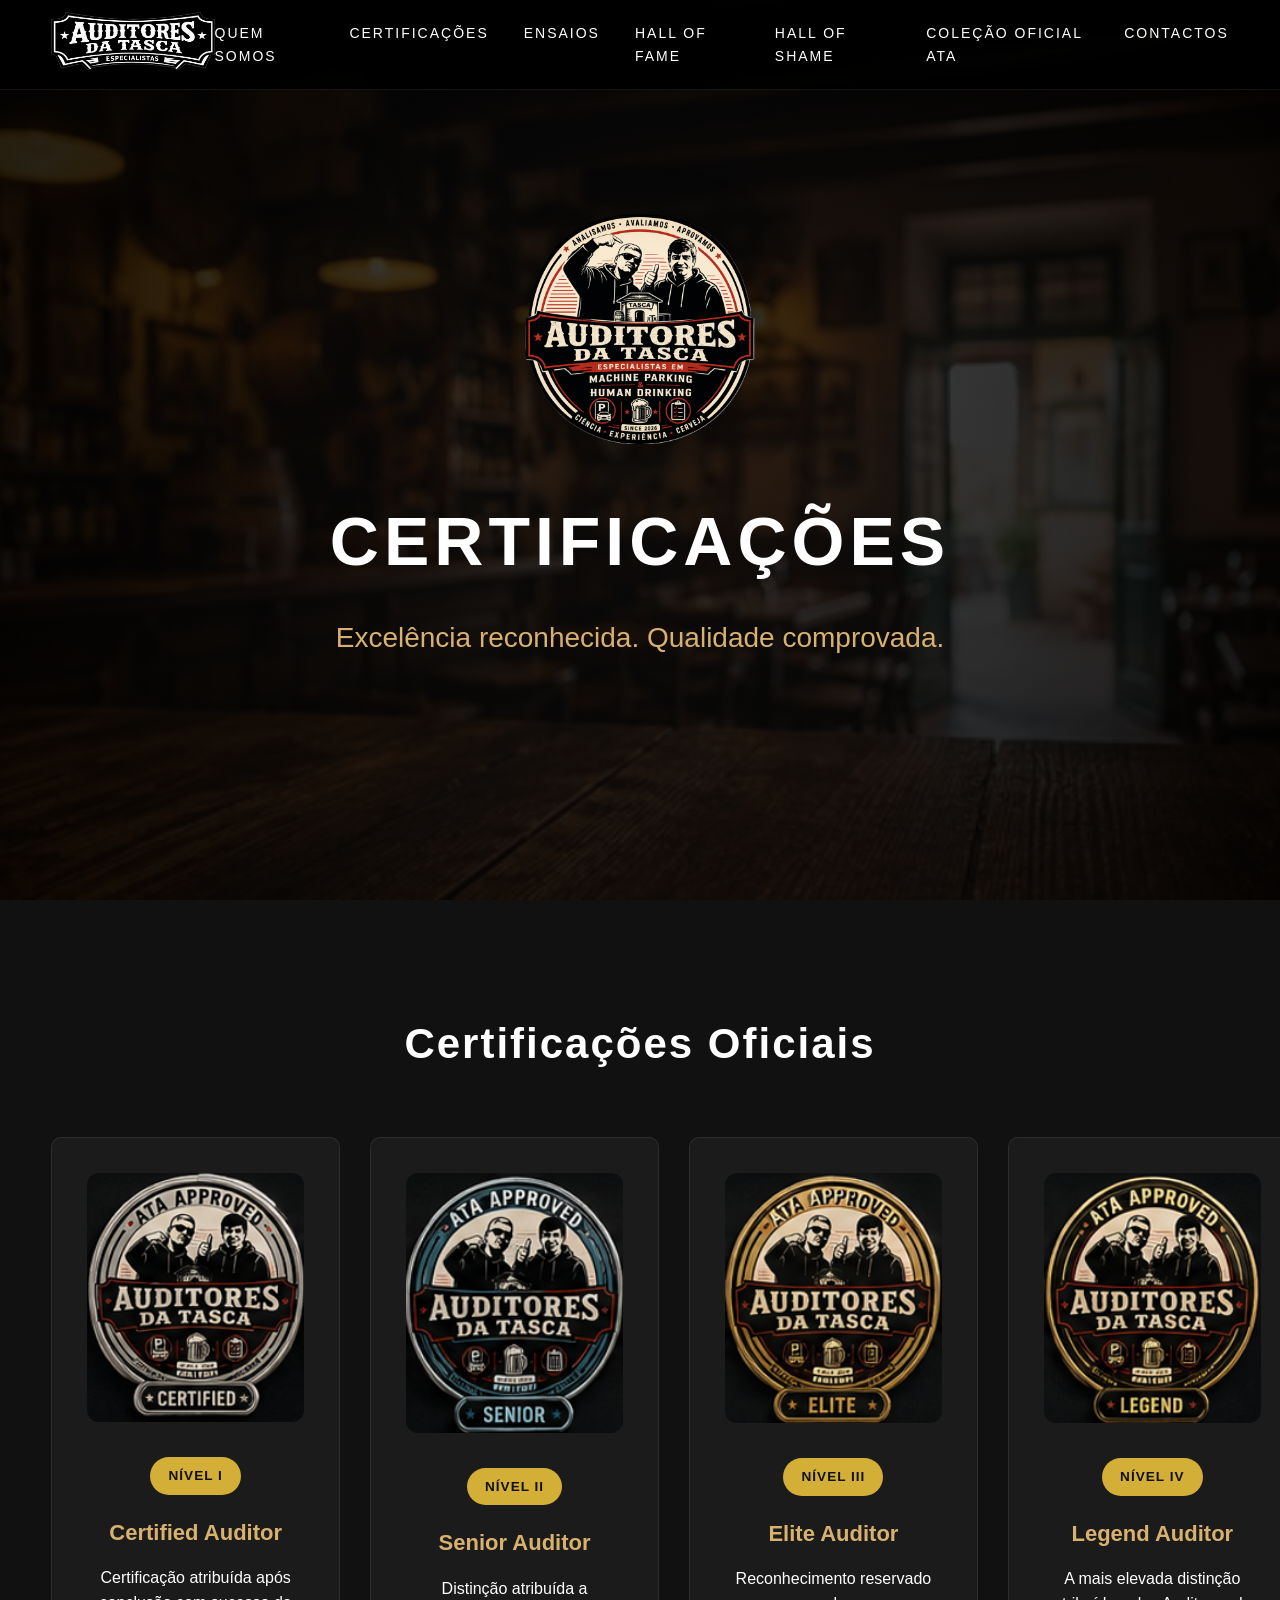
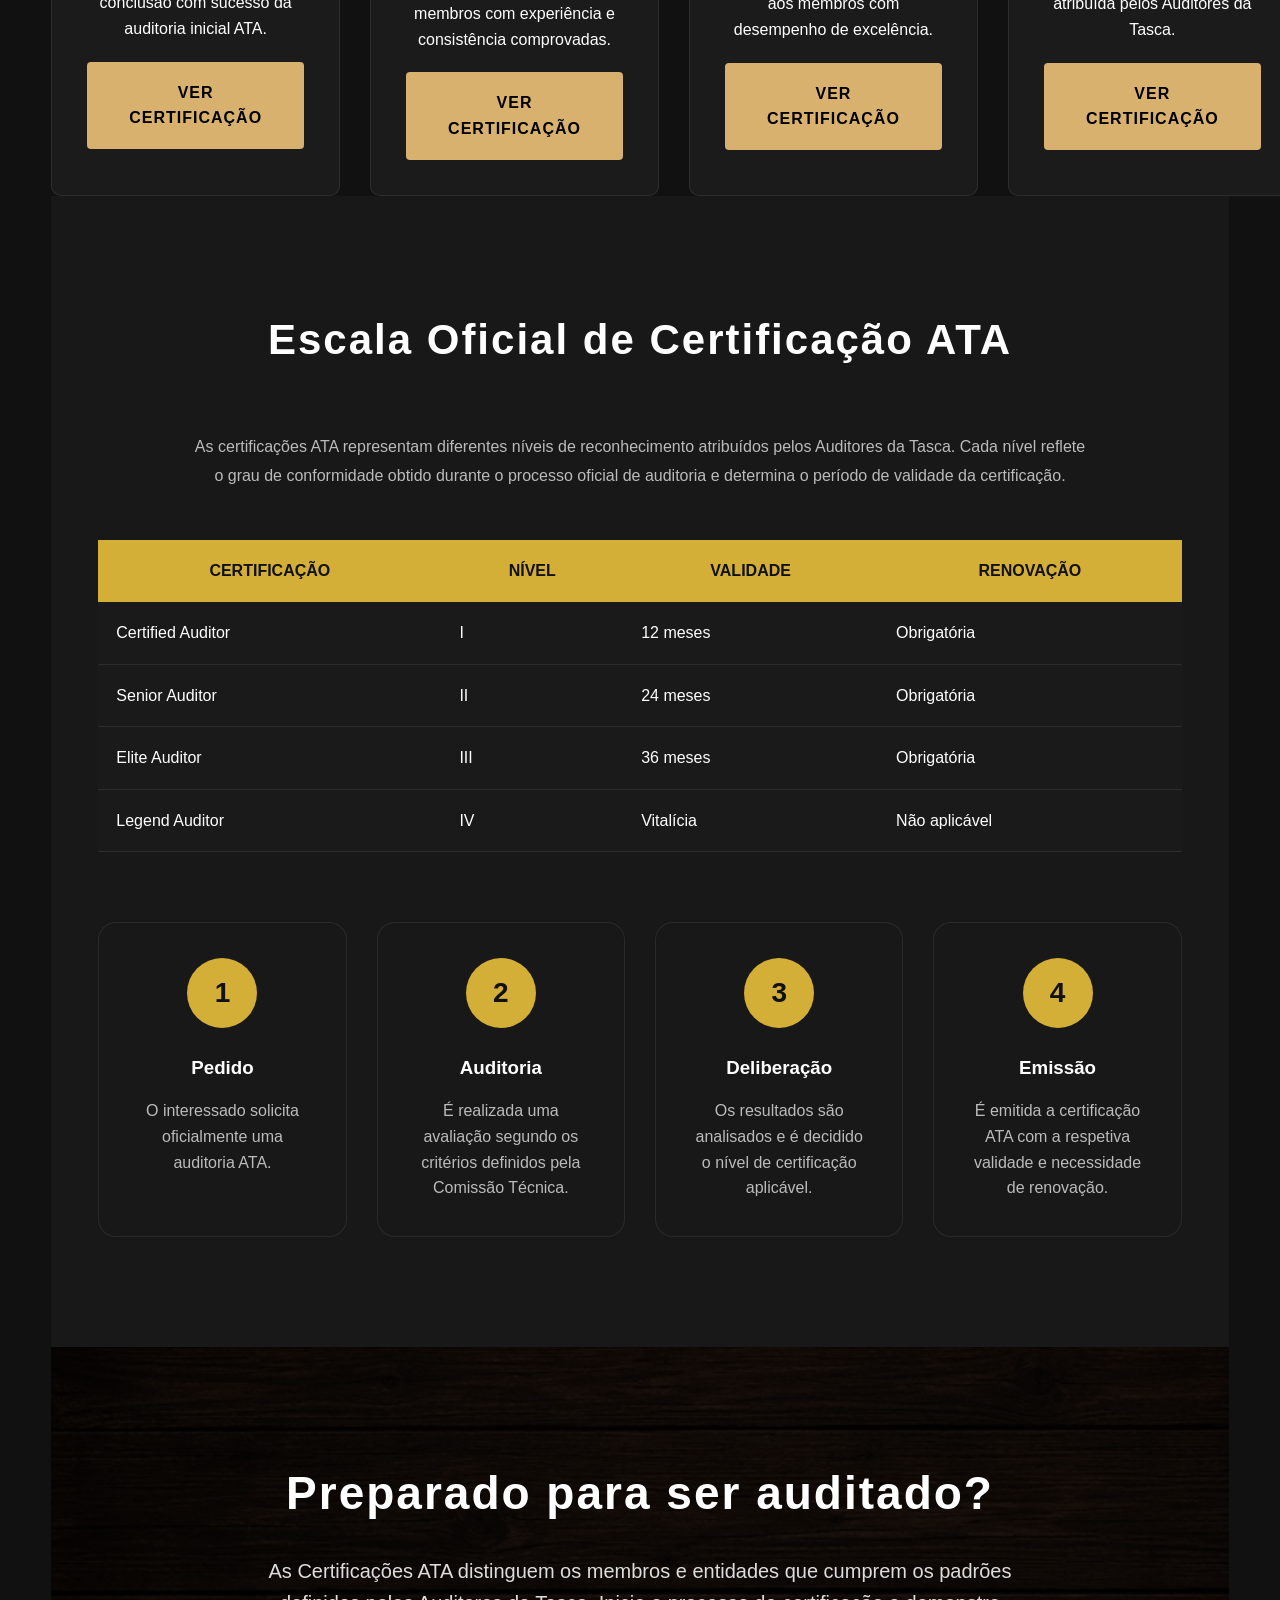
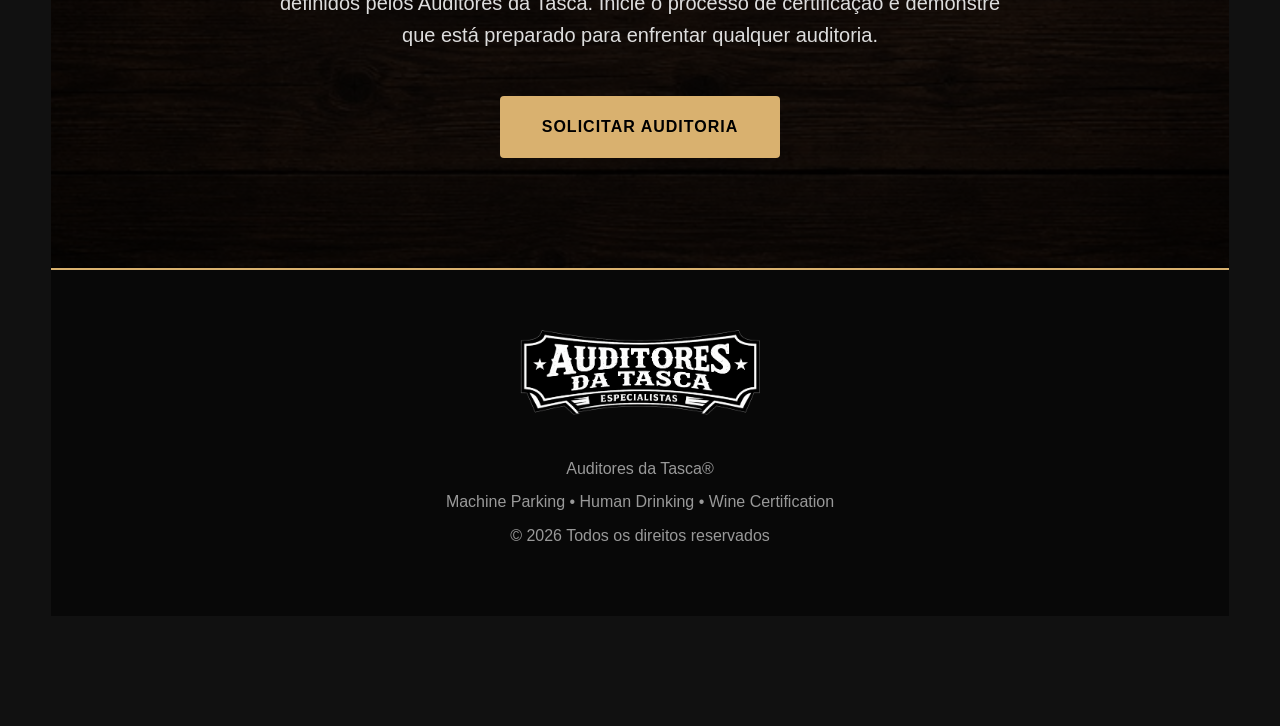
==== certificacoes.html @ 627de87c "Update certificacoes.html" ====
<!DOCTYPE html>
<html lang="pt-PT">

<head>

<meta charset="UTF-8">
<meta name="viewport" content="width=device-width, initial-scale=1.0">

<title>Certificações | Auditores da Tasca</title>
<link rel="icon" href="/favicon.ico" type="image/x-icon">
  
<link rel="stylesheet" href="assets/css/style.css">

</head>

<body>

<header>

<div class="container">

<a href="index.html" class="brand">
<img src="assets/img/logo-horizontal.png" alt="Auditores da Tasca">
</a>

<nav>

<a href="quem-somos.html">Quem Somos</a>
<a href="certificacoes.html">Certificações</a>
<a href="ensaios.html">Ensaios</a>
<a href="hall-of-fame.html">Hall of Fame</a>
<a href="hall-of-shame.html">Hall of Shame</a>
<a href="merchandising.html" class="active">Coleção Oficial ATA</a>
<a href="contactos.html">Contactos</a>

</nav>

</div>

</header>

<section class="hero">

<div class="hero-overlay"></div>

<div class="hero-content">

<img src="assets/img/logo-circular.png" class="hero-logo" alt="Logo">

<h1>CERTIFICAÇÕES</h1>

<h2>Excelência reconhecida. Qualidade comprovada.</h2>

</div>

</section>

<section class="section">

<div class="container">

<h2>Certificações Oficiais</h2>

<div class="cards">

    <!-- CERTIFIED -->

    <div class="card certification-card">

        <img src="assets/img/certified.png" class="cert-img" alt="Certified Auditor">

        <span class="badge">NÍVEL I</span>

        <h3>Certified Auditor</h3>

        <p>
            Certificação atribuída após conclusão com sucesso da auditoria inicial ATA.
        </p>

        <a href="javascript:void(0)" class="btn" onclick="toggleCert('cert1')">
            Ver Certificação
        </a>

    </div>

    <!-- SENIOR -->

    <div class="card certification-card">

        <img src="assets/img/senior.png" class="cert-img" alt="Senior Auditor">

        <span class="badge">NÍVEL II</span>

        <h3>Senior Auditor</h3>

        <p>
            Distinção atribuída a membros com experiência e consistência comprovadas.
        </p>

        <a href="javascript:void(0)" class="btn" onclick="toggleCert('cert2')">
            Ver Certificação
        </a>

    </div>

    <!-- ELITE -->

    <div class="card certification-card">

        <img src="assets/img/elite.png" class="cert-img" alt="Elite Auditor">

        <span class="badge">NÍVEL III</span>

        <h3>Elite Auditor</h3>

        <p>
            Reconhecimento reservado aos membros com desempenho de excelência.
        </p>

        <a href="javascript:void(0)" class="btn" onclick="toggleCert('cert3')">
            Ver Certificação
        </a>

    </div>

    <!-- LEGEND -->

    <div class="card certification-card">

        <img src="assets/img/legend.png" class="cert-img" alt="Legend Auditor">

        <span class="badge">NÍVEL IV</span>

        <h3>Legend Auditor</h3>

        <p>
            A mais elevada distinção atribuída pelos Auditores da Tasca.
        </p>

        <a href="javascript:void(0)" class="btn" onclick="toggleCert('cert4')">
            Ver Certificação
        </a>

    </div>

</div>

<!-- ========================= -->

<div id="cert1" class="cert-panel">

<h3>Certified Auditor</h3>

<p><strong>Estado:</strong> Certificação Oficial ATA</p>

<p>

Certificação atribuída após conclusão favorável do processo oficial de auditoria.

</p>

<ul>

<li>Auditoria concluída com sucesso.</li>

<li>Aprovação da Comissão Técnica.</li>

<li>Conformidade com os requisitos ATA.</li>

</ul>

<p><strong>Validade:</strong> 12 meses</p>

<p><strong>Renovação:</strong> Obrigatória</p>

<a href="contactos.html" class="btn">

Solicitar Auditoria

</a>

</div>

<!-- ========================= -->

<div id="cert2" class="cert-panel">

<h3>Senior Auditor</h3>

<p><strong>Estado:</strong> Certificação Oficial ATA</p>

<p>

Reconhecimento atribuído a membros que demonstram experiência consistente.

</p>

<ul>

<li>Auditoria aprovada.</li>

<li>Experiência comprovada.</li>

<li>Conformidade contínua.</li>

</ul>

<p><strong>Validade:</strong> 24 meses</p>

<p><strong>Renovação:</strong> Obrigatória</p>

<a href="contactos.html" class="btn">

Solicitar Auditoria

</a>

</div>

<!-- ========================= -->

<div id="cert3" class="cert-panel">

<h3>Elite Auditor</h3>

<p><strong>Estado:</strong> Certificação Oficial ATA</p>

<p>

Nível reservado a membros com desempenho de excelência.

</p>

<ul>

<li>Auditorias sucessivas aprovadas.</li>

<li>Reconhecimento da Comissão ATA.</li>

<li>Elevado padrão técnico.</li>

</ul>

<p><strong>Validade:</strong> 36 meses</p>

<p><strong>Renovação:</strong> Obrigatória</p>

<a href="contactos.html" class="btn">

Solicitar Auditoria

</a>

</div>

<!-- ========================= -->

<div id="cert4" class="cert-panel">

<h3>Legend Auditor</h3>

<p><strong>Estado:</strong> Certificação Exclusiva ATA</p>

<p>

Distinção atribuída excecionalmente pela Comissão Técnica dos Auditores da Tasca.

</p>

<ul>

<li>Nomeação exclusiva.</li>

<li>Reconhecimento excecional.</li>

<li>Deliberação da Comissão.</li>

</ul>

<p><strong>Validade:</strong> Vitalícia</p>

<p><strong>Renovação:</strong> Não aplicável.</p>

<a href="contactos.html" class="btn">

Solicitar Auditoria

</a>

</div>

<section class="section dark">

<div class="container">

<h2>Escala Oficial de Certificação ATA</h2>

<p class="section-intro">

As certificações ATA representam diferentes níveis de reconhecimento atribuídos pelos Auditores da Tasca. Cada nível reflete o grau de conformidade obtido durante o processo oficial de auditoria e determina o período de validade da certificação.

</p>

<table class="cert-table">

<thead>

<tr>

<th>Certificação</th>

<th>Nível</th>

<th>Validade</th>

<th>Renovação</th>

</tr>

</thead>

<tbody>

<tr>

<td>Certified Auditor</td>

<td>I</td>

<td>12 meses</td>

<td>Obrigatória</td>

</tr>

<tr>

<td>Senior Auditor</td>

<td>II</td>

<td>24 meses</td>

<td>Obrigatória</td>

</tr>

<tr>

<td>Elite Auditor</td>

<td>III</td>

<td>36 meses</td>

<td>Obrigatória</td>

</tr>

<tr>

<td>Legend Auditor</td>

<td>IV</td>

<td>Vitalícia</td>

<td>Não aplicável</td>

</tr>

</tbody>

</table>

<div class="process-grid">

<div class="process-card">

<div class="process-number">1</div>

<h3>Pedido</h3>

<p>

O interessado solicita oficialmente uma auditoria ATA.

</p>

</div>

<div class="process-card">

<div class="process-number">2</div>

<h3>Auditoria</h3>

<p>

É realizada uma avaliação segundo os critérios definidos pela Comissão Técnica.

</p>

</div>

<div class="process-card">

<div class="process-number">3</div>

<h3>Deliberação</h3>

<p>

Os resultados são analisados e é decidido o nível de certificação aplicável.

</p>

</div>

<div class="process-card">

<div class="process-number">4</div>

<h3>Emissão</h3>

<p>

É emitida a certificação ATA com a respetiva validade e necessidade de renovação.

</p>

</div>

</div>

</div>

</section>

<section class="cta">

<div class="container">

<h2>Preparado para ser auditado?</h2>

<p>

As Certificações ATA distinguem os membros e entidades que cumprem os padrões definidos pelos Auditores da Tasca. Inicie o processo de certificação e demonstre que está preparado para enfrentar qualquer auditoria.

</p>

<a href="contactos.html" class="btn">

Solicitar Auditoria

</a>

</div>

</section>

<footer>

<div class="container">

<img src="assets/img/logo-horizontal.png" alt="Logo">

<p>Auditores da Tasca®</p>

<p>Machine Parking • Human Drinking • Wine Certification</p>

<p>© <span class="year"></span> Todos os direitos reservados</p>

</div>

</footer>

<script src="assets/js/main.js"></script>

</body>

</html>
---- assets/css/style.css ----
/* =====================================================
   AUDITORES DA TASCA
   STYLE.CSS
===================================================== */

/* ---------- RESET ---------- */

*{
    margin:0;
    padding:0;
    box-sizing:border-box;
}

html{
    scroll-behavior:smooth;
}

body{

    font-family:Arial, Helvetica, sans-serif;

    background:#111;

    color:#ffffff;

    line-height:1.6;

    overflow-x:hidden;

}

/* ---------- CORES ---------- */

:root{

    --black:#0f0f0f;
    --black2:#181818;
    --black3:#222;

    --white:#ffffff;

    --gold:#d9b16f;

    --grey:#999;

    --border:#333;

}

/* ---------- CONTAINER ---------- */

.container{

    width:92%;

    max-width:1350px;

    margin:auto;

}

/* ---------- LINKS ---------- */

a{

    color:white;

    text-decoration:none;

}

/* ---------- HEADER ---------- */

header{

    position:fixed;

    top:0;

    left:0;

    width:100%;

    height:90px;

    z-index:999;

    background:rgba(0,0,0,.88);

    backdrop-filter:blur(6px);

    border-bottom:1px solid rgba(255,255,255,.08);

    transition:.35s;

}

header.scrolled{

    background:#000;

    height:78px;

    box-shadow:0 10px 30px rgba(0,0,0,.45);

}

header .container{

    display:flex;

    justify-content:space-between;

    align-items:center;

    height:100%;

}

/* ---------- LOGO ---------- */

.brand img{

    height:58px;

    transition:.3s;

}

.brand img:hover{

    transform:scale(1.03);

}

/* ---------- MENU ---------- */

nav{

    display:flex;

    gap:35px;

}

nav a{

    font-size:14px;

    letter-spacing:2px;

    text-transform:uppercase;

    color:white;

    transition:.3s;

    position:relative;

}

nav a::after{

    content:"";

    position:absolute;

    bottom:-8px;

    left:0;

    width:0;

    height:2px;

    background:var(--gold);

    transition:.3s;

}

nav a:hover{

    color:var(--gold);

}

nav a:hover::after{

    width:100%;

}

/* ---------- HERO ---------- */

.hero{

    position:relative;

    height:100vh;

    display:flex;

    justify-content:center;

    align-items:center;

    text-align:center;

    background:

    linear-gradient(rgba(0,0,0,.75),rgba(0,0,0,.80)),

    url("../img/hero.jpg");

    background-size:cover;

    background-position:center;

}

.hero-overlay{

    position:absolute;

    inset:0;

    background:

    radial-gradient(circle at center,

    rgba(255,255,255,.04),

    rgba(0,0,0,.45));

}

.hero-content{

    position:relative;

    z-index:5;

    width:90%;

    max-width:900px;

}

.hero-logo{

    width:230px;

    margin-bottom:35px;

    filter:drop-shadow(0 10px 25px rgba(0,0,0,.5));

}

.hero h1{

    font-size:68px;

    font-weight:900;

    letter-spacing:5px;

    margin-bottom:20px;

}

.hero h2{

    color:var(--gold);

    font-weight:300;

    font-size:28px;

    margin-bottom:25px;

}

.hero p{

    color:#ddd;

    font-size:20px;

    margin-bottom:45px;

}

/* ---------- BOTÕES ---------- */

.buttons{

    display:flex;

    justify-content:center;

    gap:20px;

    flex-wrap:wrap;

}

.btn{

    display:inline-block;

    padding:18px 42px;

    border-radius:4px;

    background:var(--gold);

    color:black;

    font-weight:bold;

    letter-spacing:1px;

    text-transform:uppercase;

    transition:.3s;

}

.btn:hover{

    transform:translateY(-4px);

    box-shadow:0 12px 25px rgba(0,0,0,.35);

}

.btn-outline{

    background:transparent;

    color:white;

    border:2px solid white;

}

.btn-outline:hover{

    background:white;

    color:black;

}

/* ---------- SECÇÕES ---------- */

.section{

    padding:110px 0;

}

.section h2{

    text-align:center;

    font-size:42px;

    margin-bottom:60px;

    letter-spacing:2px;

}

.dark{

    background:var(--black2);

}
/* =====================================================
   ESTATÍSTICAS
===================================================== */

.stats{

    background:#181818;

    padding:90px 0;

    border-top:1px solid #222;

    border-bottom:1px solid #222;

}

.stats .container{

    display:grid;

    grid-template-columns:repeat(4,1fr);

    gap:30px;

}

.stat{

    background:#202020;

    border:1px solid #333;

    padding:45px 20px;

    text-align:center;

    border-radius:8px;

    transition:.35s;

}

.stat:hover{

    transform:translateY(-8px);

    border-color:var(--gold);

    box-shadow:0 15px 35px rgba(0,0,0,.35);

}

.counter{

    display:block;

    font-size:54px;

    font-weight:bold;

    color:var(--gold);

    margin-bottom:15px;

}

.stat p{

    text-transform:uppercase;

    letter-spacing:2px;

    color:#ccc;

    font-size:14px;

}

/* =====================================================
   CARDS
===================================================== */

.cards{

    display:grid;

    grid-template-columns:repeat(4,1fr);

    gap:30px;

}

.card{

    background:#1b1b1b;

    border:1px solid #333;

    border-radius:10px;

    padding:35px;

    transition:.35s;

}

.card:hover{

    transform:translateY(-10px);

    border-color:var(--gold);

    box-shadow:0 20px 40px rgba(0,0,0,.4);

}

.card h3{

    color:var(--gold);

    margin-bottom:25px;

    font-size:22px;

}

.card ul{

    list-style:none;

}

.card li{

    padding:12px 0;

    border-bottom:1px solid #2d2d2d;

    color:#ddd;

}

.card li:last-child{

    border:none;

}

/* =====================================================
   NOTÍCIAS
===================================================== */

.news{

    display:grid;

    grid-template-columns:repeat(3,1fr);

    gap:30px;

}

.news div{

    background:#1d1d1d;

    padding:35px;

    border-left:5px solid var(--gold);

    border-radius:8px;

    transition:.35s;

}

.news div:hover{

    transform:translateY(-8px);

    background:#242424;

}

.news h3{

    margin-bottom:15px;

    color:var(--gold);

}

.news p{

    color:#ddd;

}

/* =====================================================
   CTA
===================================================== */

.cta{

    padding:110px 0;

    text-align:center;

    background:

    linear-gradient(rgba(0,0,0,.82),rgba(0,0,0,.82)),

    url("../img/wood.jpg");

    background-size:cover;

    background-position:center;

}

.cta h2{

    font-size:46px;

    margin-bottom:25px;

}

.cta p{

    max-width:750px;

    margin:auto;

    margin-bottom:45px;

    color:#ddd;

    font-size:20px;

}

/* =====================================================
   FOOTER
===================================================== */

footer{

    background:#080808;

    border-top:2px solid var(--gold);

    padding:60px 0;

    text-align:center;

}

footer img{

    width:240px;

    margin-bottom:25px;

}

footer p{

    color:#999;

    margin:8px 0;

}

/* =====================================================
   PEQUENAS ANIMAÇÕES
===================================================== */

.card,
.stat,
.news div{

    opacity:0;

    transform:translateY(40px);

    transition:all .8s ease;

}

.card.show,
.stat.show,
.news div.show{

    opacity:1;

    transform:translateY(0);

}
/* =====================================================
   RESPONSIVE
===================================================== */

@media (max-width:1200px){

.cards{

grid-template-columns:repeat(2,1fr);

}

.news{

grid-template-columns:repeat(2,1fr);

}

.stats .container{

grid-template-columns:repeat(2,1fr);

}

.hero h1{

font-size:54px;

}

}

@media (max-width:900px){

header{

height:80px;

}

header .container{

flex-direction:column;

justify-content:center;

padding:15px 0;

}

nav{

margin-top:15px;

gap:18px;

flex-wrap:wrap;

justify-content:center;

}

.hero{

padding:120px 20px 80px;

height:auto;

min-height:100vh;

}

.hero-logo{

width:180px;

}

.hero h1{

font-size:42px;

letter-spacing:2px;

}

.hero h2{

font-size:20px;

}

.hero p{

font-size:18px;

}

.section{

padding:70px 0;

}

.section h2{

font-size:32px;

}

}

@media (max-width:700px){

.cards{

grid-template-columns:1fr;

}

.news{

grid-template-columns:1fr;

}

.stats .container{

grid-template-columns:1fr;

}

.buttons{

flex-direction:column;

align-items:center;

}

.btn{

width:280px;

text-align:center;

}

footer img{

width:180px;

}

}

@media (max-width:500px){

.hero-logo{

width:150px;

}

.hero h1{

font-size:34px;

}

.hero h2{

font-size:18px;

}

.hero p{

font-size:16px;

}

nav a{

font-size:12px;

letter-spacing:1px;

}

}

/* =====================================================
   SCROLLBAR
===================================================== */

::-webkit-scrollbar{

width:10px;

}

::-webkit-scrollbar-track{

background:#111;

}

::-webkit-scrollbar-thumb{

background:var(--gold);

border-radius:20px;

}

/* =====================================================
   SELEÇÃO DE TEXTO
===================================================== */

::selection{

background:var(--gold);

color:#000;

}

/* =====================================================
   BOTÃO VOLTAR AO TOPO
===================================================== */

#backToTop{

position:fixed;

right:25px;

bottom:25px;

width:55px;

height:55px;

border:none;

border-radius:50%;

background:var(--gold);

color:#000;

font-size:22px;

cursor:pointer;

display:none;

z-index:9999;

transition:.3s;

}

#backToTop:hover{

transform:translateY(-5px);

box-shadow:0 10px 25px rgba(0,0,0,.4);

}

#backToTop.show{

display:block;

}

/* =====================================================
   TABELAS
===================================================== */

table{

width:100%;

border-collapse:collapse;

margin-top:30px;

}

table th{

background:var(--gold);

color:#000;

padding:15px;

text-transform:uppercase;

}

table td{

padding:15px;

border-bottom:1px solid #333;

background:#1a1a1a;

}

table tr:hover td{

background:#222;

}

/* =====================================================
   BADGES
===================================================== */

.badge{

display:inline-block;

padding:6px 12px;

border-radius:20px;

background:var(--gold);

color:#000;

font-size:12px;

font-weight:bold;

text-transform:uppercase;

letter-spacing:1px;

}

/* =====================================================
   HALL OF FAME
===================================================== */

.member{

background:#1c1c1c;

border:1px solid #333;

border-radius:10px;

padding:30px;

text-align:center;

transition:.35s;

}

.member:hover{

border-color:var(--gold);

transform:translateY(-8px);

}

.member img{

width:130px;

height:130px;

border-radius:50%;

margin-bottom:20px;

border:3px solid var(--gold);

}

.member h3{

margin-bottom:10px;

color:var(--gold);

}

/* =====================================================
   CERTIFICADOS
===================================================== */

.certificate{

background:#fff;

color:#000;

padding:60px;

border:10px solid #d9b16f;

max-width:900px;

margin:auto;

}

.certificate h1{

font-size:42px;

text-align:center;

margin-bottom:40px;

}

.certificate p{

font-size:18px;

margin:15px 0;

}

.certificate hr{

margin:30px 0;

}

/* =====================================================
   PRINT
===================================================== */

@media print{

header,
footer,
.btn,
#backToTop{

display:none;

}

body{

background:#fff;

}

.certificate{

border:none;

padding:20px;

}

}
form{

max-width:900px;
margin:auto;

}

label{

display:block;
margin-bottom:8px;
font-weight:bold;
color:var(--gold);

}

input,
select,
textarea{

width:100%;
padding:15px;
margin-bottom:20px;

background:#1a1a1a;

border:1px solid #444;

color:white;

border-radius:8px;

font-size:16px;

transition:.3s;

}

input:focus,
select:focus,
textarea:focus{

outline:none;

border-color:var(--gold);

box-shadow:0 0 10px rgba(214,181,107,.3);

}

button{

border:none;

cursor:pointer;

}

/* ===========================
   CONSENTIMENTO RGPD
   =========================== */

.consentimento-rgpd{

margin:25px 0;

padding:15px;

background:#1d1d1d;

border:1px solid #444;

border-left:4px solid var(--gold);

border-radius:8px;

font-size:14px;

line-height:1.6;

}

.consentimento-rgpd label{

display:flex;

align-items:flex-start;

gap:10px;

cursor:pointer;

}

.consentimento-rgpd input{

width:auto;

margin-top:4px;

}

.consentimento-rgpd a{

color:var(--gold);

font-weight:bold;

text-decoration:none;

}

.consentimento-rgpd a:hover{

text-decoration:underline;

}
/* ==========================================================
   CERTIFICAÇÕES ATA
========================================================== */

.certification-card{
    text-align:center;
    transition:.35s;
    border:1px solid rgba(255,255,255,.08);
}

.certification-card:hover{
    transform:translateY(-8px);
    box-shadow:0 15px 35px rgba(0,0,0,.35);
}

.cert-img{
    width:160px;
    height:auto;
    display:block;
    margin:0 auto 25px;
}

.certification-card h3{
    margin:20px 0 15px;
}

.certification-card p{
    margin-bottom:20px;
}

.certification-card .btn{
    width:100%;
}

.cert-panel{

    display:none;

    margin:40px 0;

    padding:35px;

    border-radius:18px;

    background:#181818;

    border:1px solid rgba(255,255,255,.08);

}

.cert-panel.active{

    display:block;

    animation:fadePanel .35s ease;

}

.cert-panel h3{

    color:#d4af37;

    margin-bottom:25px;

}

.cert-panel ul{

    margin:20px 0 20px 20px;

}

.cert-panel li{

    margin-bottom:10px;

}

.cert-panel .btn{

    margin-top:20px;

}

.section-intro{

    max-width:900px;

    margin:0 auto 50px;

    text-align:center;

    color:#bbb;

    line-height:1.8;

}

.cert-table{

    width:100%;

    border-collapse:collapse;

    margin-bottom:70px;

}

.cert-table th{

    background:#d4af37;

    color:#111;

    padding:18px;

}

.cert-table td{

    padding:18px;

    border-bottom:1px solid rgba(255,255,255,.08);

}

.cert-table tr:hover{

    background:rgba(255,255,255,.03);

}

/* Processo */

.process-grid{

    display:grid;

    grid-template-columns:repeat(auto-fit,minmax(230px,1fr));

    gap:30px;

    margin-top:60px;

}

.process-card{

    background:#181818;

    border-radius:18px;

    padding:35px;

    text-align:center;

    transition:.35s;

    border:1px solid rgba(255,255,255,.08);

}

.process-card:hover{

    transform:translateY(-8px);

    box-shadow:0 15px 35px rgba(0,0,0,.35);

}

.process-number{

    width:70px;

    height:70px;

    margin:0 auto 25px;

    border-radius:50%;

    background:#d4af37;

    color:#111;

    font-size:28px;

    font-weight:bold;

    display:flex;

    align-items:center;

    justify-content:center;

}

.process-card h3{

    margin-bottom:15px;

}

.process-card p{

    color:#bbb;

}

@keyframes fadePanel{

from{

opacity:0;

transform:translateY(20px);

}

to{

opacity:1;

transform:translateY(0);

}

}

@media(max-width:768px){

.cert-img{

width:120px;

}

.cert-panel{

padding:25px;

}

}
/* ==========================================
   MERCHANDISING
========================================== */

.coming-icon{

    font-size:70px;

    margin:20px auto;

    text-align:center;

}

.card img{

    width:100%;

    border-radius:12px;

    margin-bottom:20px;

    transition:.35s;

}

.card:hover img{

    transform:scale(1.03);

}

.badge{

    display:inline-block;

    margin-top:15px;

    padding:8px 18px;

    border-radius:25px;

    background:#d4af37;

    color:#111;

    font-size:.85rem;

    font-weight:bold;

}
/* ==========================================
LOJA OFICIAL
========================================== */

.store-placeholder{

max-width:850px;

margin:auto;

text-align:center;

padding:70px 30px;

}

.store-icon{

font-size:100px;

margin-bottom:30px;

}

.store-placeholder h2{

margin-bottom:25px;

}

.store-placeholder p{

margin-bottom:20px;

font-size:18px;

line-height:1.8;

color:#bbb;

}
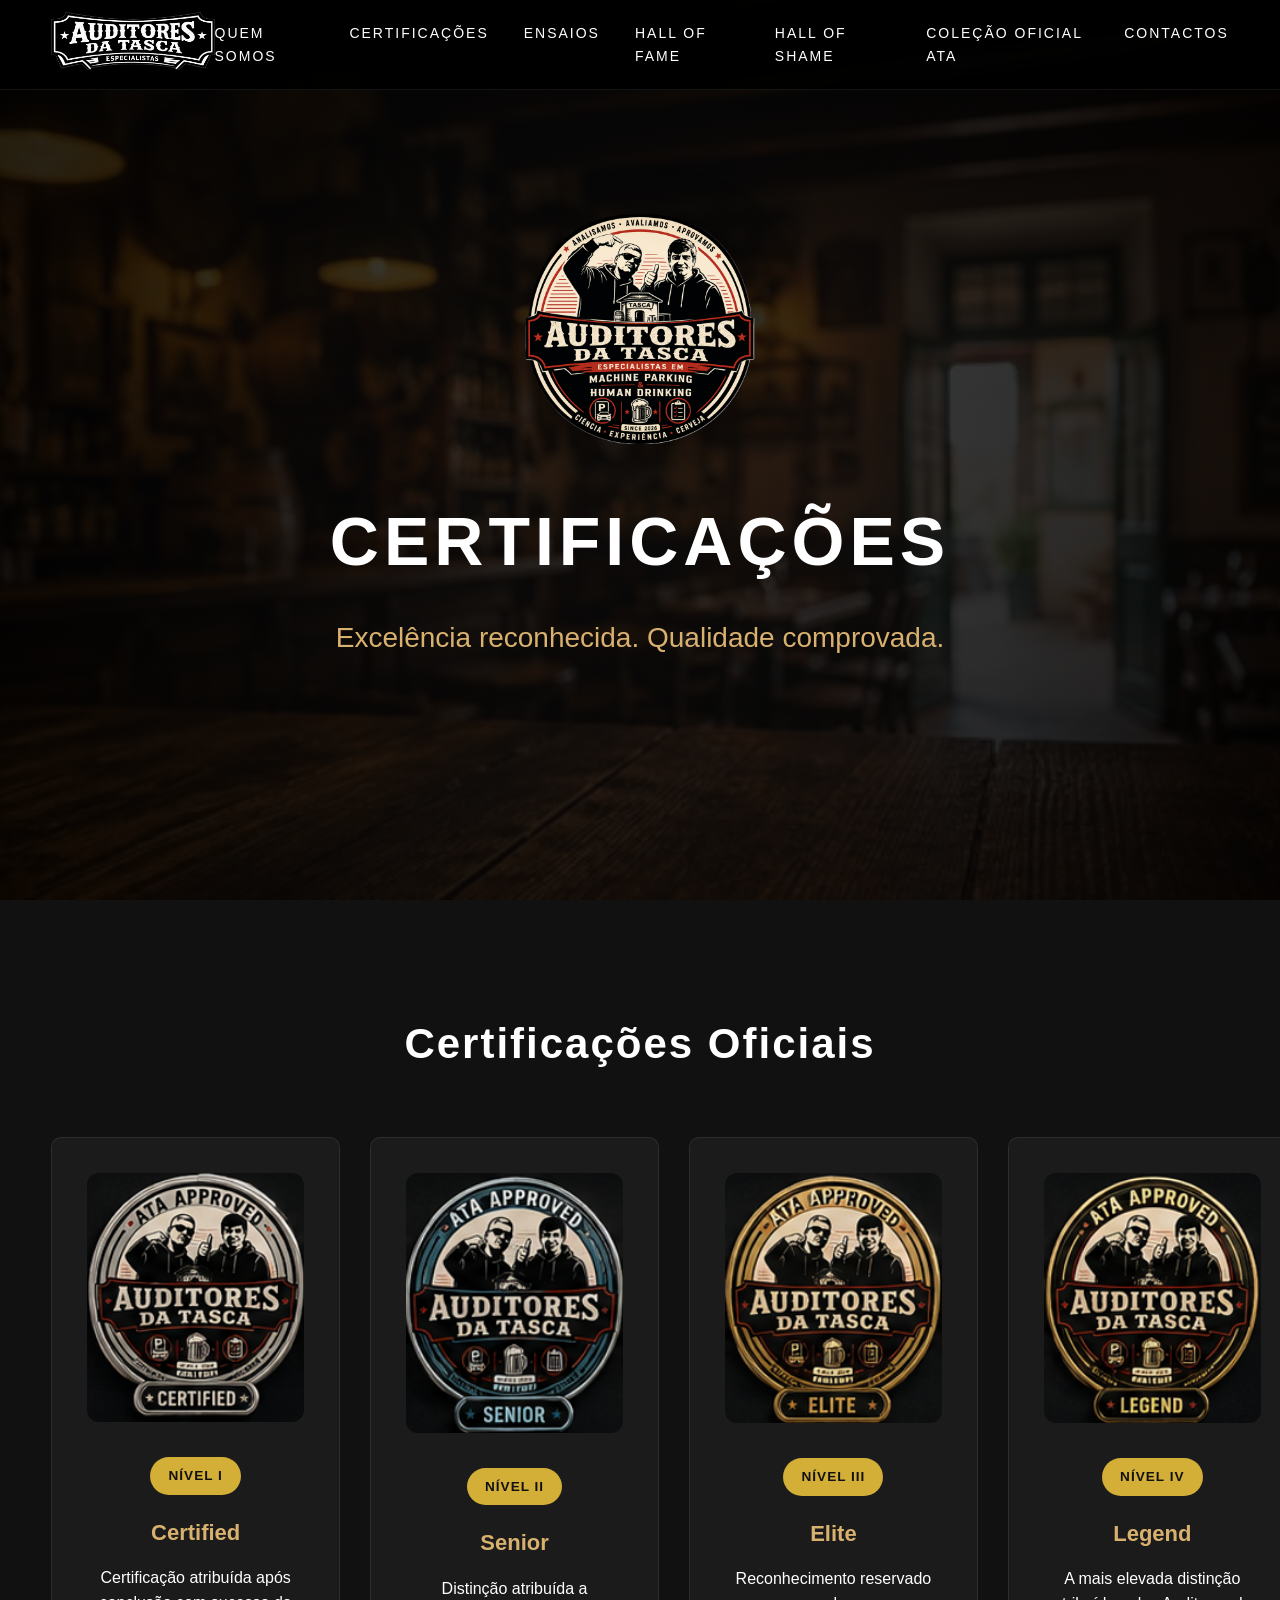
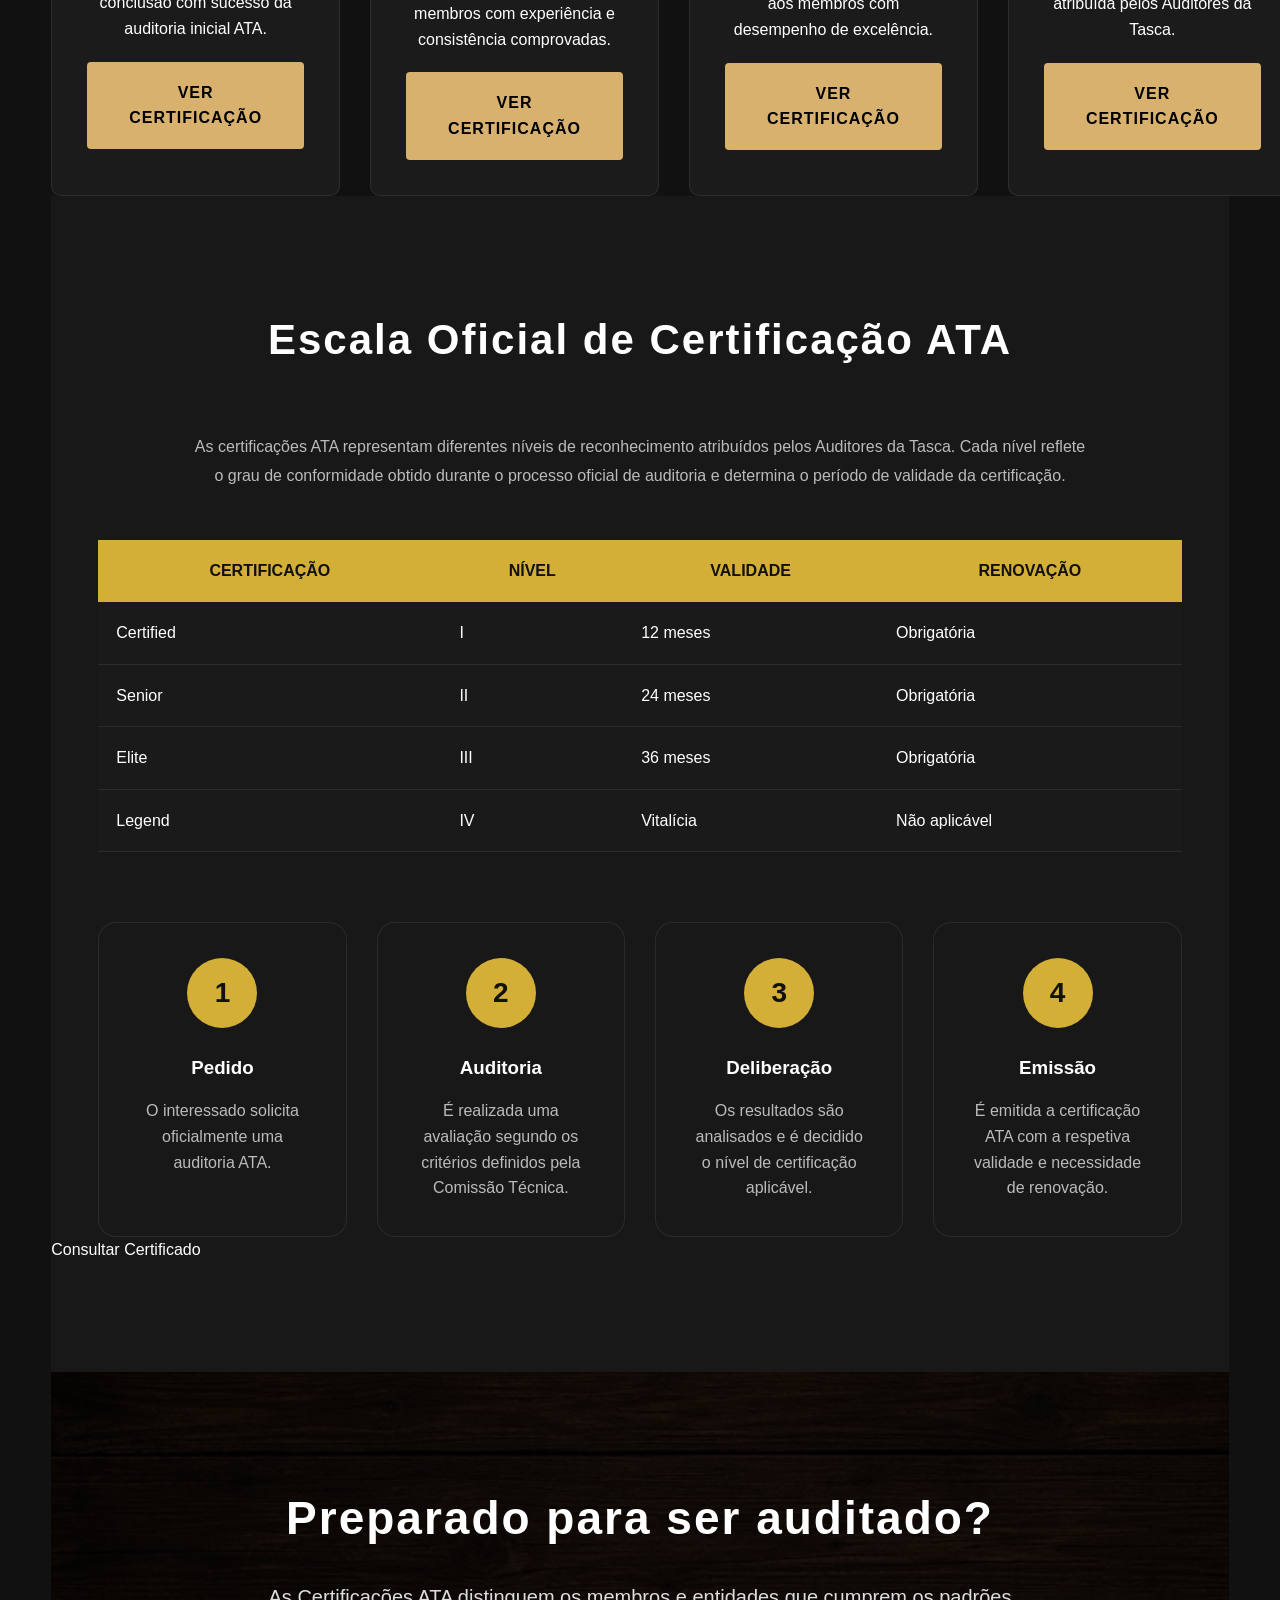
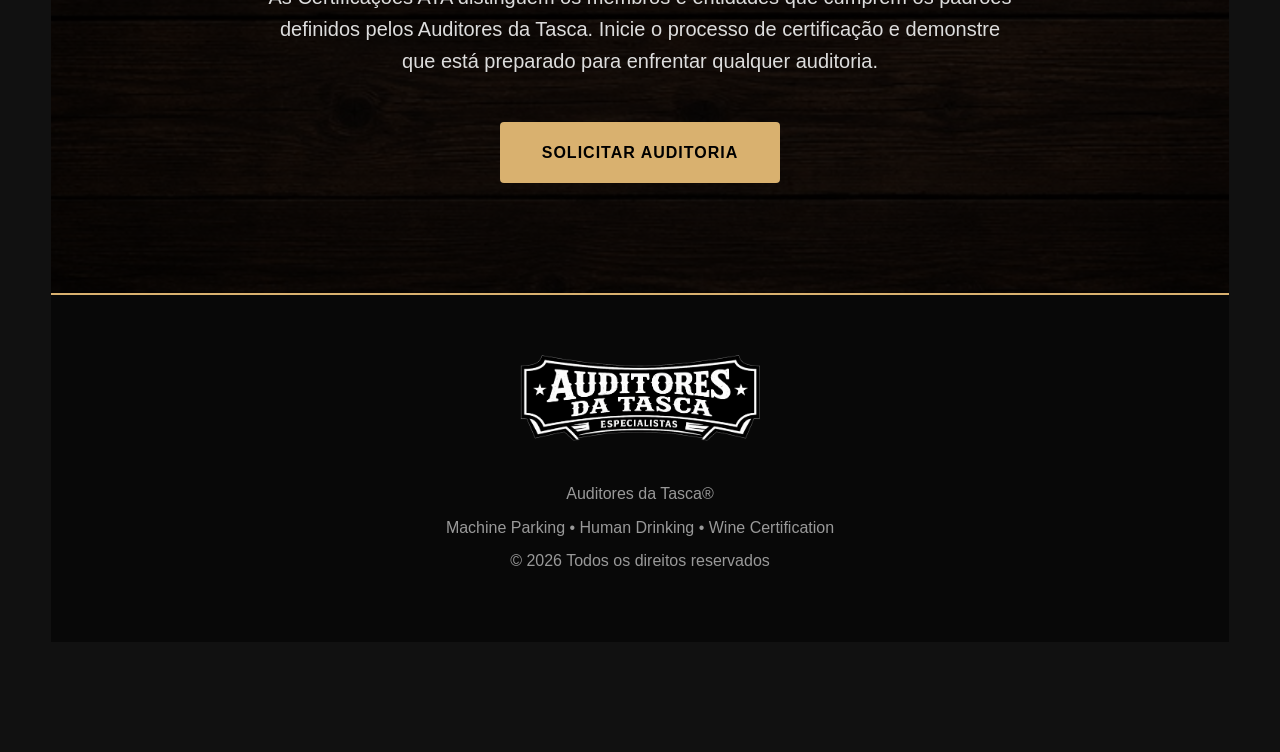
==== commit 11b36655: "Update certificacoes.html" ====
--- a/certificacoes.html
+++ b/certificacoes.html
@@ -71,7 +71,7 @@
 
         <span class="badge">NÍVEL I</span>
 
-        <h3>Certified Auditor</h3>
+        <h3>Certified</h3>
 
         <p>
             Certificação atribuída após conclusão com sucesso da auditoria inicial ATA.
@@ -91,7 +91,7 @@
 
         <span class="badge">NÍVEL II</span>
 
-        <h3>Senior Auditor</h3>
+        <h3>Senior</h3>
 
         <p>
             Distinção atribuída a membros com experiência e consistência comprovadas.
@@ -111,7 +111,7 @@
 
         <span class="badge">NÍVEL III</span>
 
-        <h3>Elite Auditor</h3>
+        <h3>Elite</h3>
 
         <p>
             Reconhecimento reservado aos membros com desempenho de excelência.
@@ -131,7 +131,7 @@
 
         <span class="badge">NÍVEL IV</span>
 
-        <h3>Legend Auditor</h3>
+        <h3>Legend</h3>
 
         <p>
             A mais elevada distinção atribuída pelos Auditores da Tasca.
@@ -149,7 +149,7 @@
 
 <div id="cert1" class="cert-panel">
 
-<h3>Certified Auditor</h3>
+<h3>Certified</h3>
 
 <p><strong>Estado:</strong> Certificação Oficial ATA</p>
 
@@ -185,7 +185,7 @@
 
 <div id="cert2" class="cert-panel">
 
-<h3>Senior Auditor</h3>
+<h3>Senior</h3>
 
 <p><strong>Estado:</strong> Certificação Oficial ATA</p>
 
@@ -221,7 +221,7 @@
 
 <div id="cert3" class="cert-panel">
 
-<h3>Elite Auditor</h3>
+<h3>Elite</h3>
 
 <p><strong>Estado:</strong> Certificação Oficial ATA</p>
 
@@ -257,7 +257,7 @@
 
 <div id="cert4" class="cert-panel">
 
-<h3>Legend Auditor</h3>
+<h3>Legend</h3>
 
 <p><strong>Estado:</strong> Certificação Exclusiva ATA</p>
 
@@ -323,7 +323,7 @@
 
 <tr>
 
-<td>Certified Auditor</td>
+<td>Certified</td>
 
 <td>I</td>
 
@@ -335,7 +335,7 @@
 
 <tr>
 
-<td>Senior Auditor</td>
+<td>Senior</td>
 
 <td>II</td>
 
@@ -347,7 +347,7 @@
 
 <tr>
 
-<td>Elite Auditor</td>
+<td>Elite</td>
 
 <td>III</td>
 
@@ -359,7 +359,7 @@
 
 <tr>
 
-<td>Legend Auditor</td>
+<td>Legend</td>
 
 <td>IV</td>
 
@@ -434,6 +434,11 @@
 </div>
 
 </div>
+  <div class="process-action">
+    <a href="verificar-certificacao.html" class="process-button">
+        Consultar Certificado
+    </a>
+</div>
 
 </section>
 
--- a/assets/css/style.css
+++ b/assets/css/style.css
@@ -1599,3 +1599,111 @@
 color:#bbb;
 
 }
+.card-link {
+    text-decoration: none;
+    color: inherit;
+    display: block;
+}
+/* ==========================================
+   VERIFICAR CERTIFICAÇÃO
+========================================== */
+
+.verify-box{
+
+    max-width:700px;
+
+    margin:40px auto;
+
+    display:flex;
+
+    gap:15px;
+
+}
+
+.verify-box input{
+
+    flex:1;
+
+    padding:18px;
+
+    border-radius:10px;
+
+    border:none;
+
+    font-size:16px;
+
+}
+
+.cert-result{
+
+    margin-top:50px;
+
+    background:#181818;
+
+    padding:40px;
+
+    border-radius:20px;
+
+    border:1px solid rgba(255,255,255,.08);
+
+}
+
+.cert-header{
+
+    display:flex;
+
+    justify-content:space-between;
+
+    align-items:center;
+
+    margin-bottom:40px;
+
+    flex-wrap:wrap;
+
+}
+
+.cert-grid{
+
+    display:grid;
+
+    grid-template-columns:repeat(auto-fit,minmax(250px,1fr));
+
+    gap:25px;
+
+}
+
+.cert-grid div{
+
+    background:#222;
+
+    padding:20px;
+
+    border-radius:12px;
+
+}
+
+.cert-grid strong{
+
+    display:block;
+
+    color:#d4af37;
+
+    margin-bottom:10px;
+
+}
+
+.cert-grid span{
+
+    font-size:18px;
+
+}
+
+@media(max-width:768px){
+
+.verify-box{
+
+flex-direction:column;
+
+}
+
+}
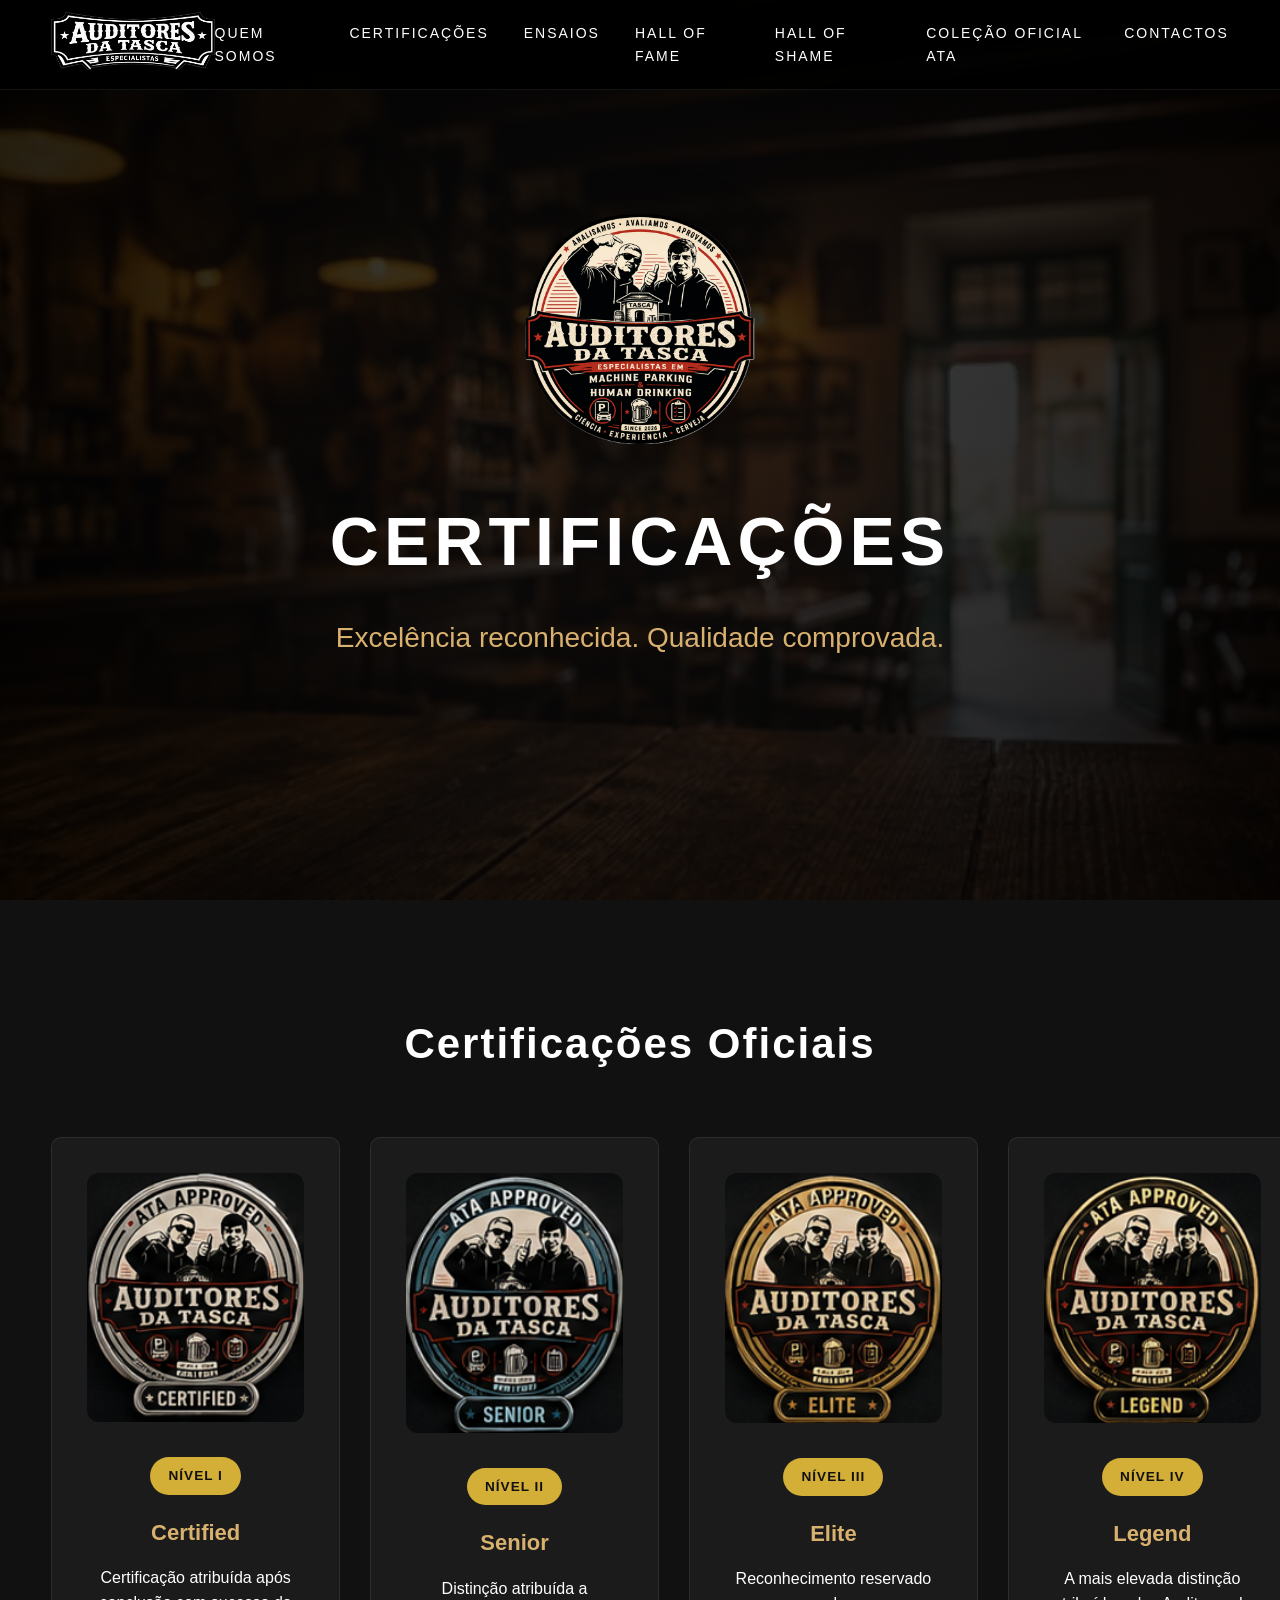
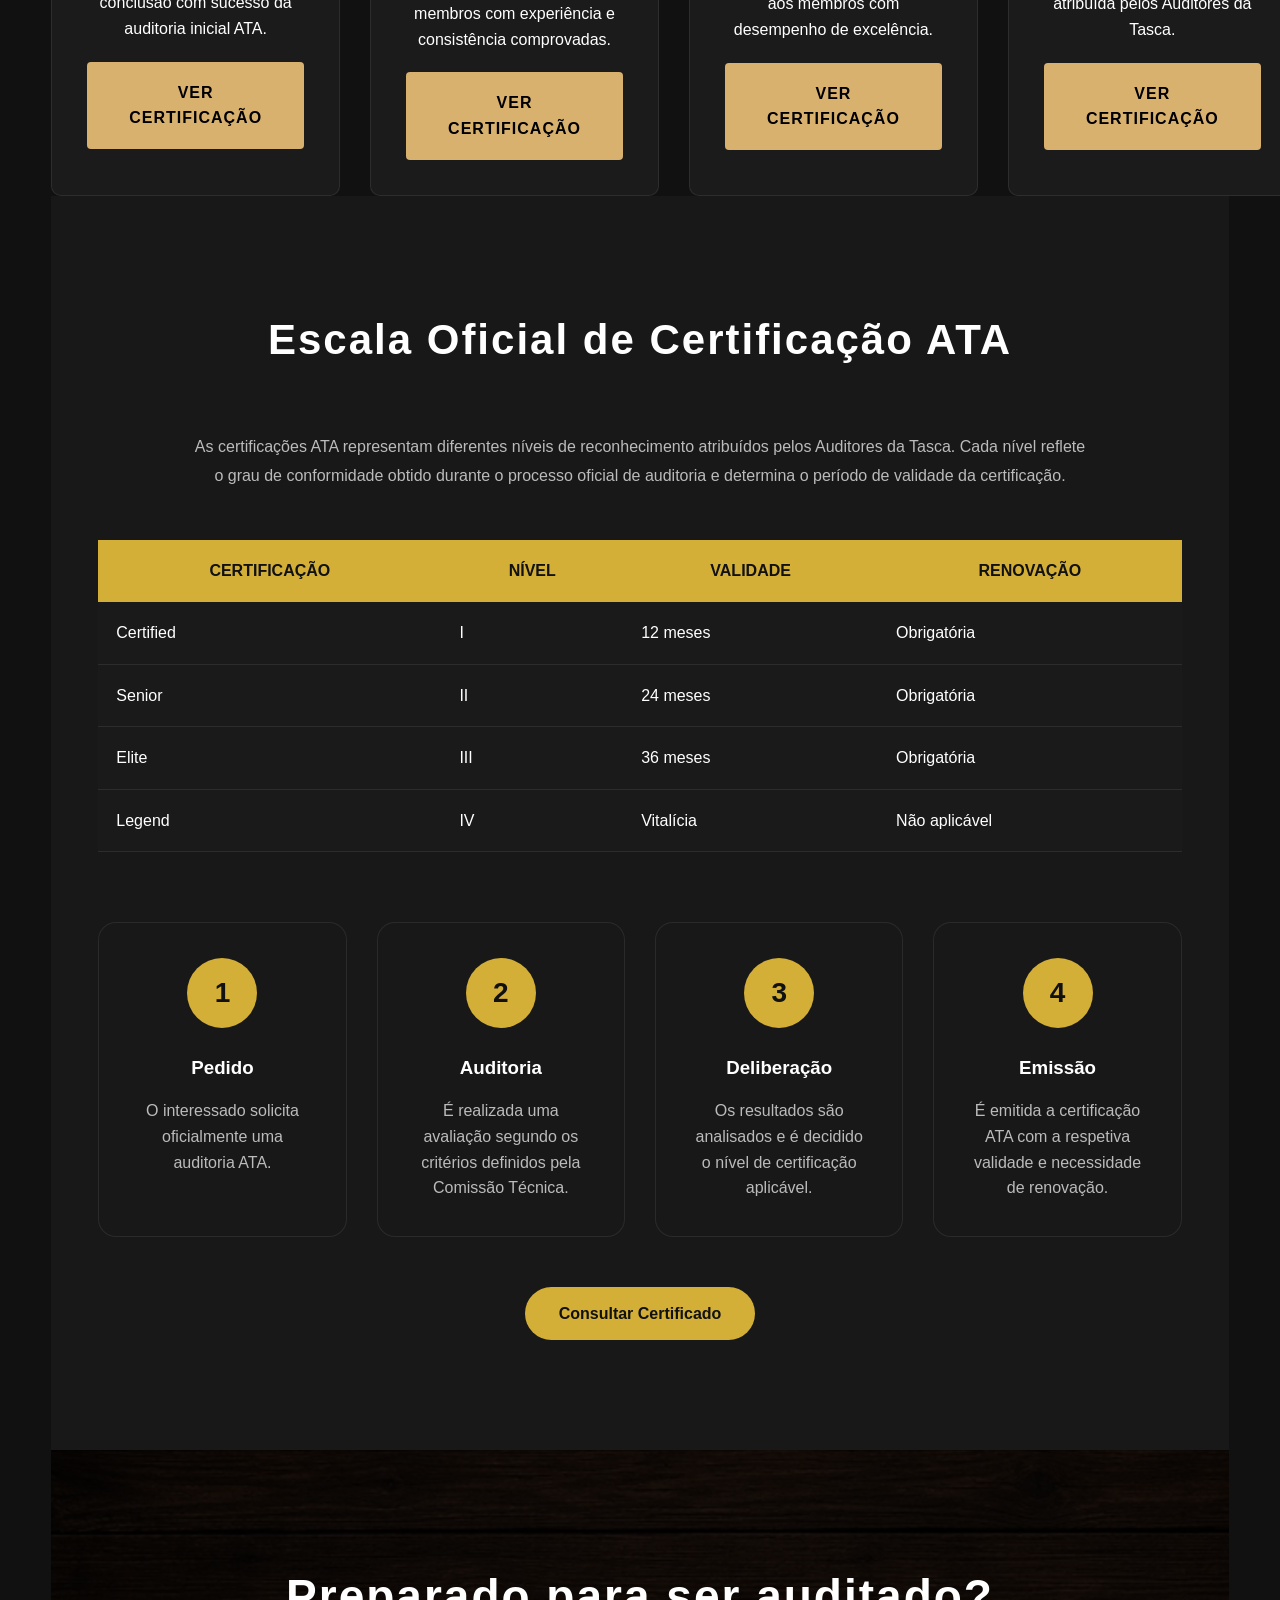
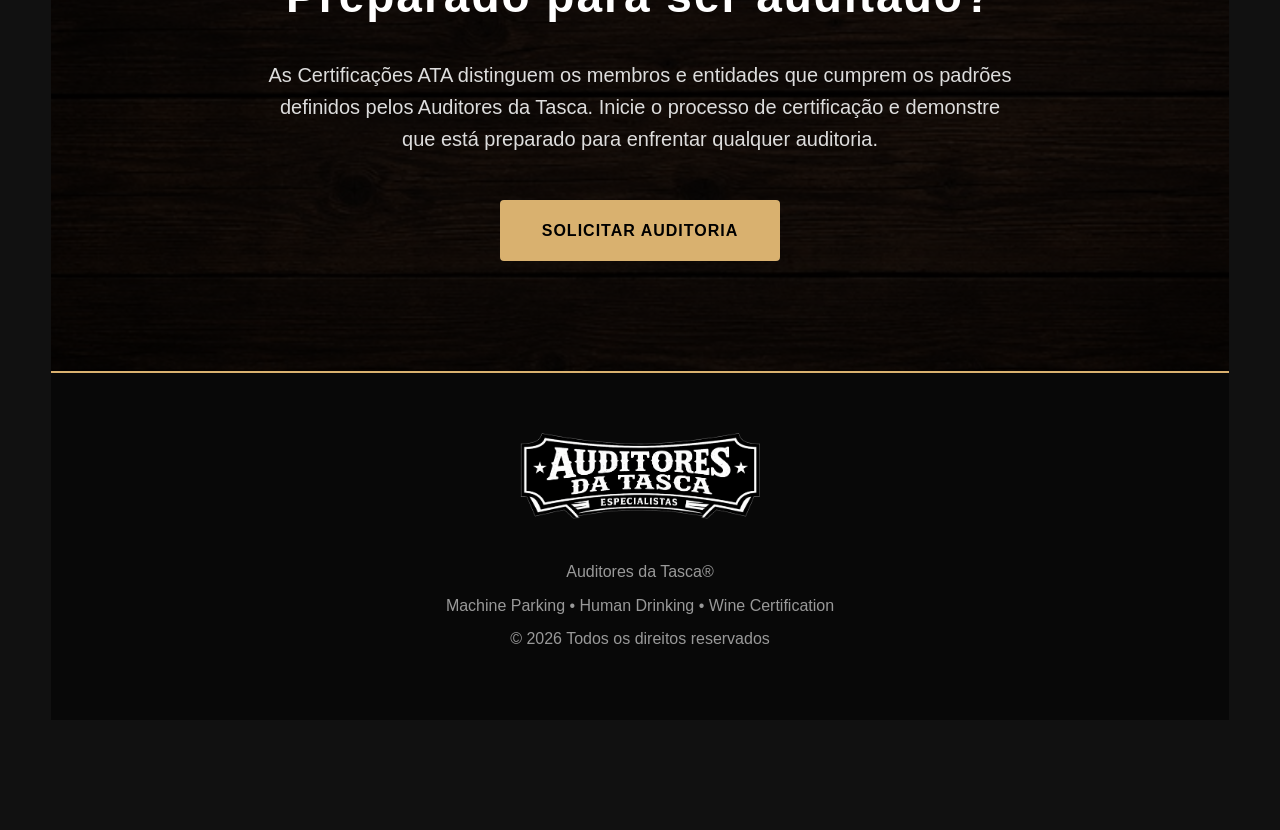
==== commit 9681fcbe: "Update certificacoes.html" ====
--- a/certificacoes.html
+++ b/certificacoes.html
@@ -432,8 +432,6 @@
 </div>
 
 </div>
-
-</div>
   <div class="process-action">
     <a href="verificar-certificacao.html" class="process-button">
         Consultar Certificado
--- a/assets/css/style.css
+++ b/assets/css/style.css
@@ -1707,3 +1707,24 @@
 }
 
 }
+.process-action {
+    margin-top: 50px;
+    text-align: center;
+}
+
+.process-button {
+    display: inline-block;
+    padding: 14px 34px;
+    background: #d4af37;
+    color: #111;
+    text-decoration: none;
+    font-weight: 700;
+    border-radius: 30px;
+    transition: all 0.3s ease;
+}
+
+.process-button:hover {
+    background: #e3c04b;
+    transform: translateY(-2px);
+    box-shadow: 0 8px 20px rgba(212, 175, 55, 0.3);
+}
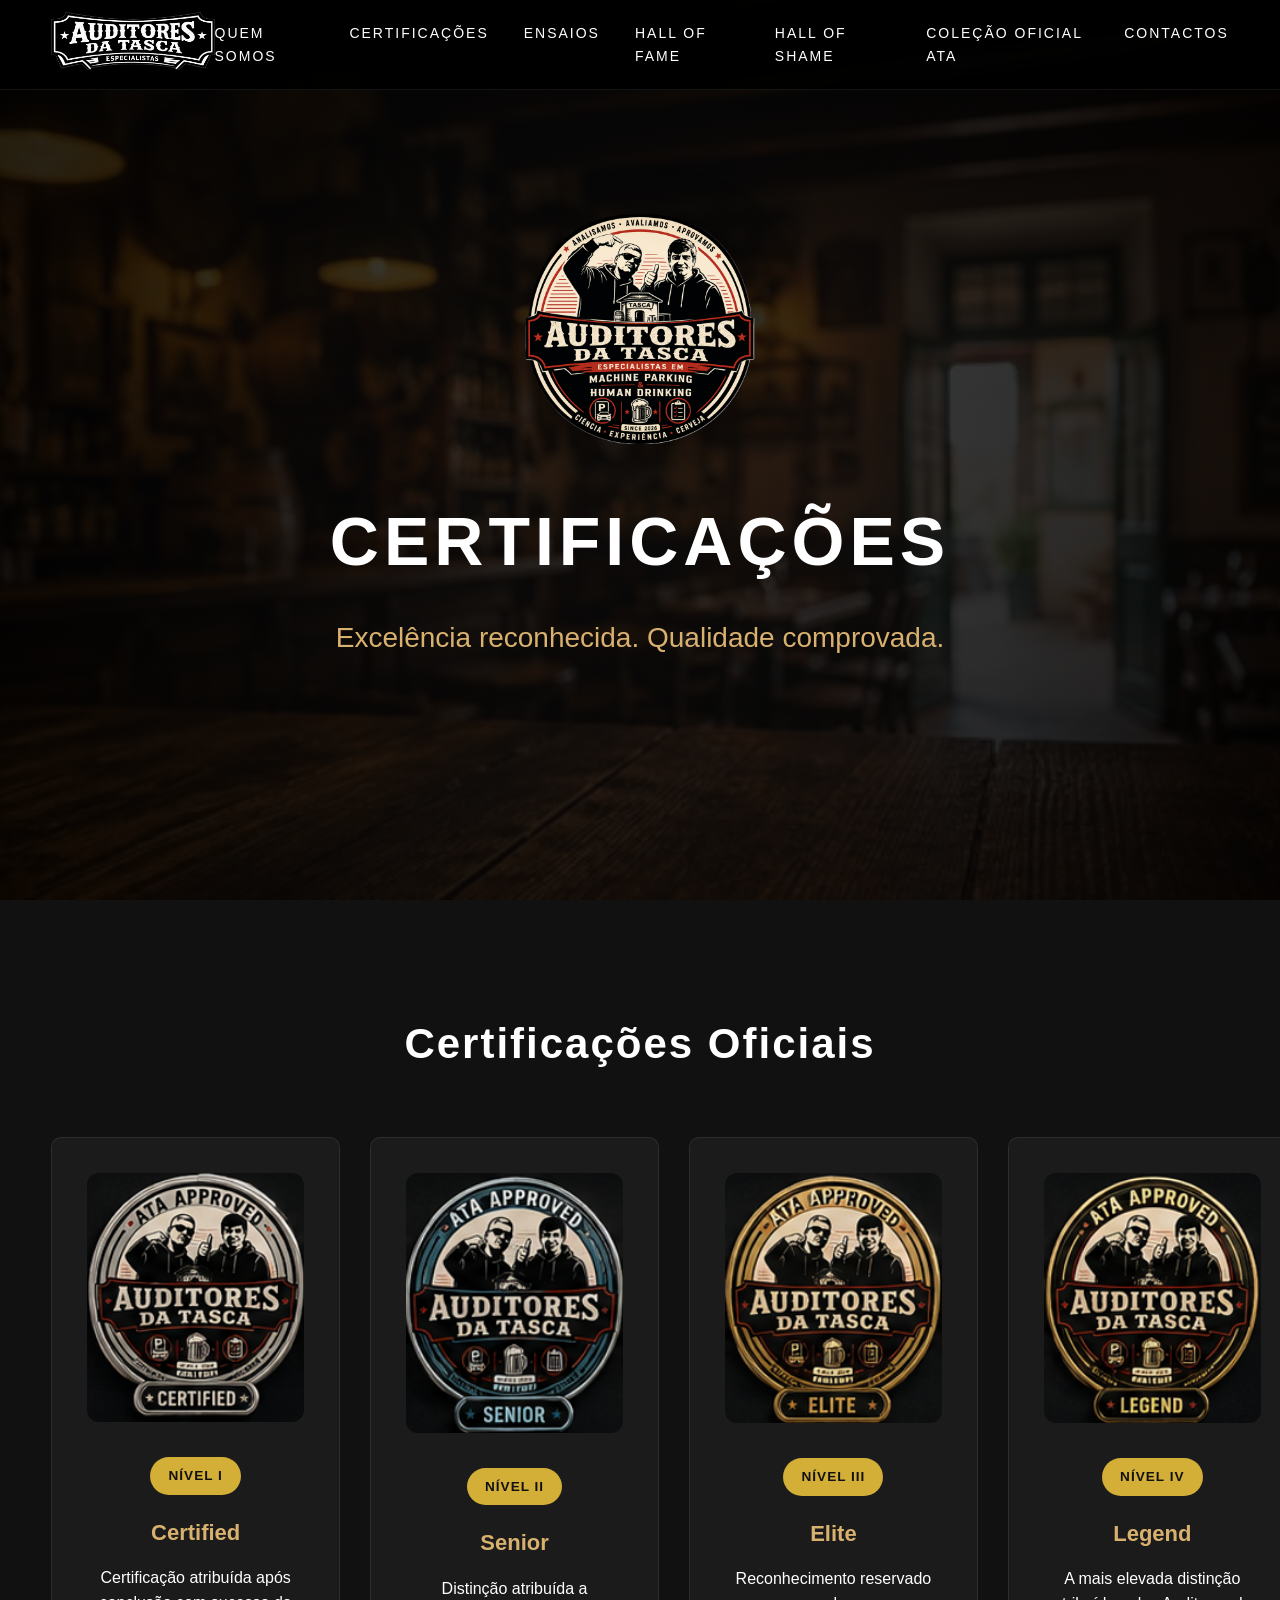
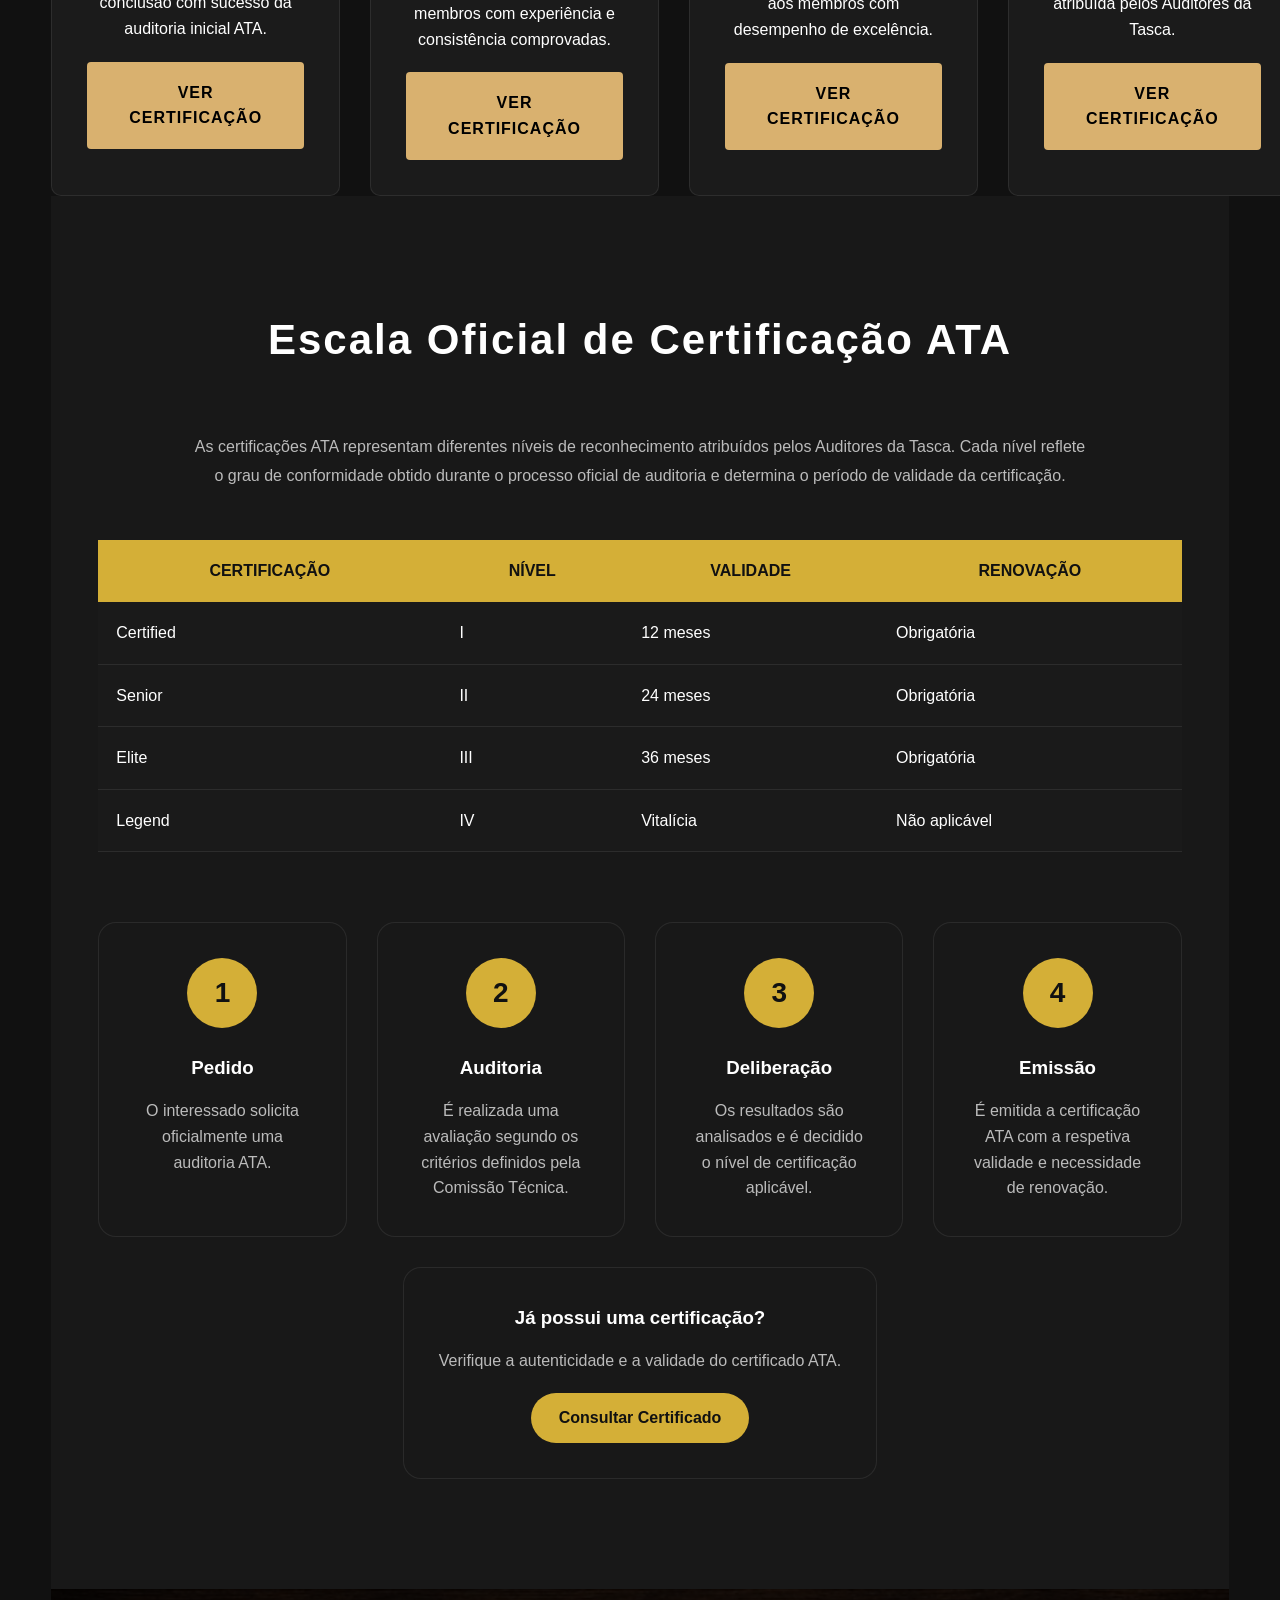
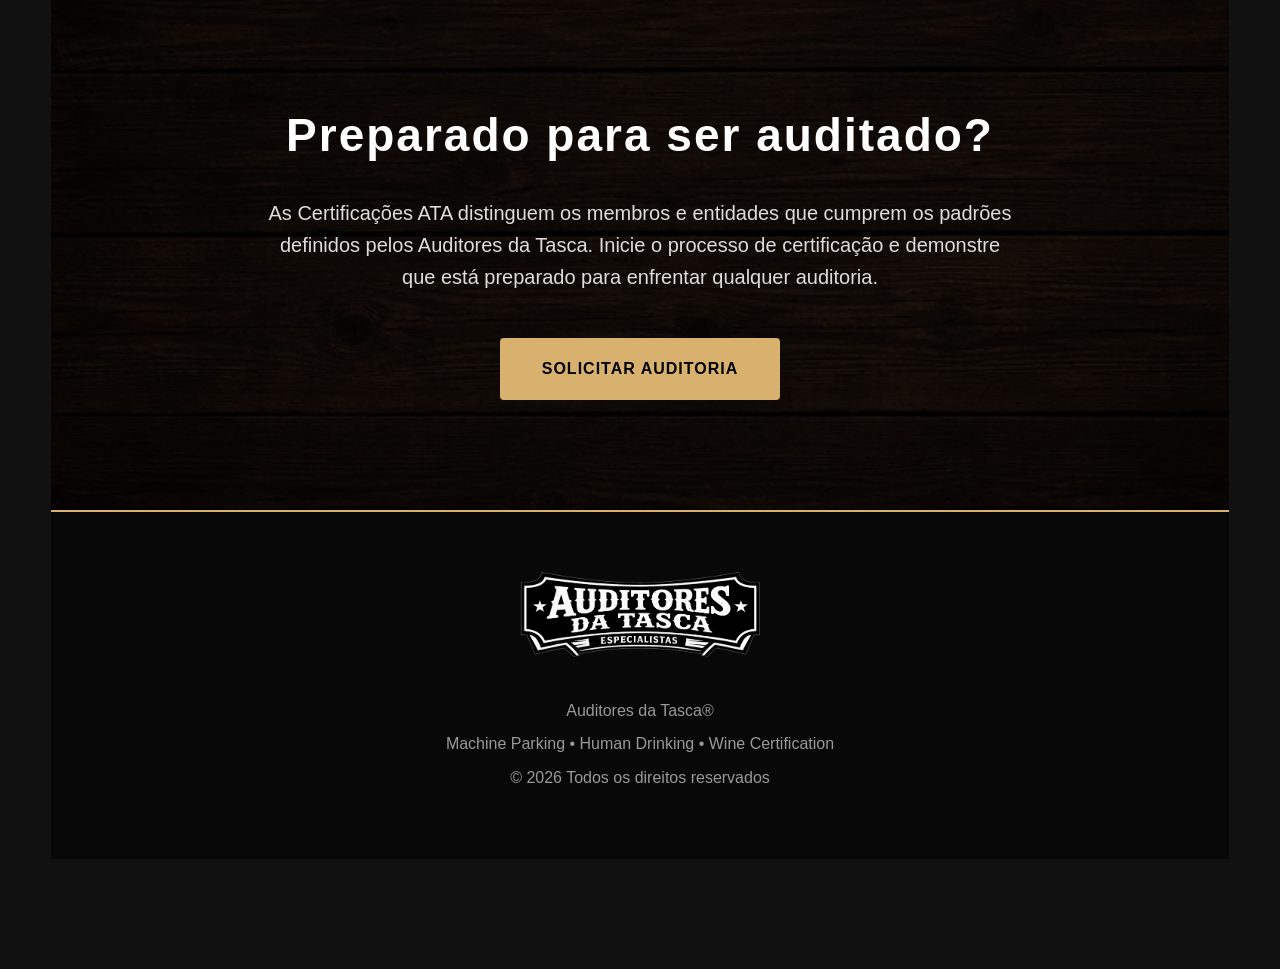
==== commit bc732fc3: "Update certificacoes.html" ====
--- a/certificacoes.html
+++ b/certificacoes.html
@@ -430,13 +430,16 @@
 </p>
 
 </div>
-
-</div>
-  <div class="process-action">
+<div class="process-card process-card-full">
+    <h3>Já possui uma certificação?</h3>
+    <p>Verifique a autenticidade e a validade do certificado ATA.</p>
+
     <a href="verificar-certificacao.html" class="process-button">
         Consultar Certificado
     </a>
 </div>
+</div>
+  
 
 </section>
 
--- a/assets/css/style.css
+++ b/assets/css/style.css
@@ -1728,3 +1728,25 @@
     transform: translateY(-2px);
     box-shadow: 0 8px 20px rgba(212, 175, 55, 0.3);
 }
+.process-card-full{
+    grid-column:1 / -1;
+    max-width:700px;
+    margin:0 auto;
+}
+
+.process-button{
+    display:inline-block;
+    margin-top:20px;
+    padding:12px 28px;
+    background:#d4af37;
+    color:#111;
+    font-weight:700;
+    text-decoration:none;
+    border-radius:30px;
+    transition:.3s;
+}
+
+.process-button:hover{
+    background:#e3c04b;
+    transform:translateY(-2px);
+}
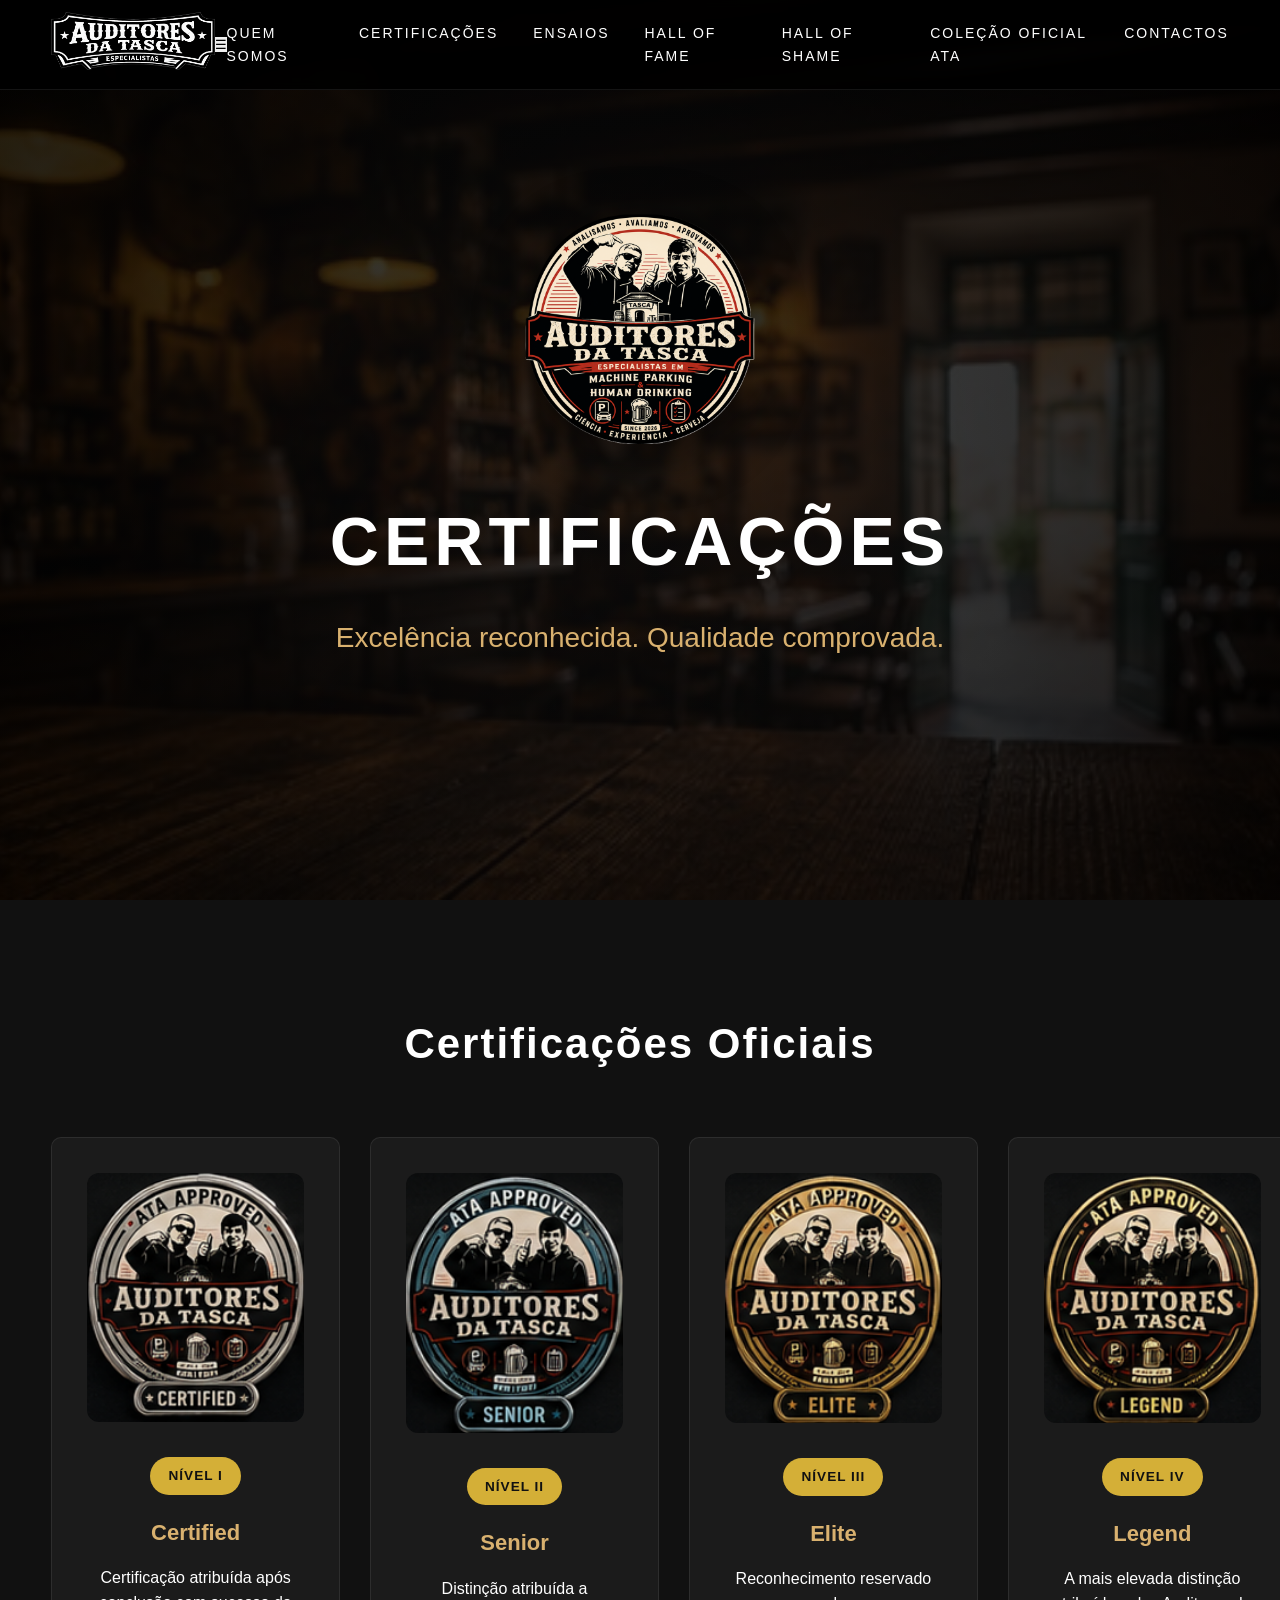
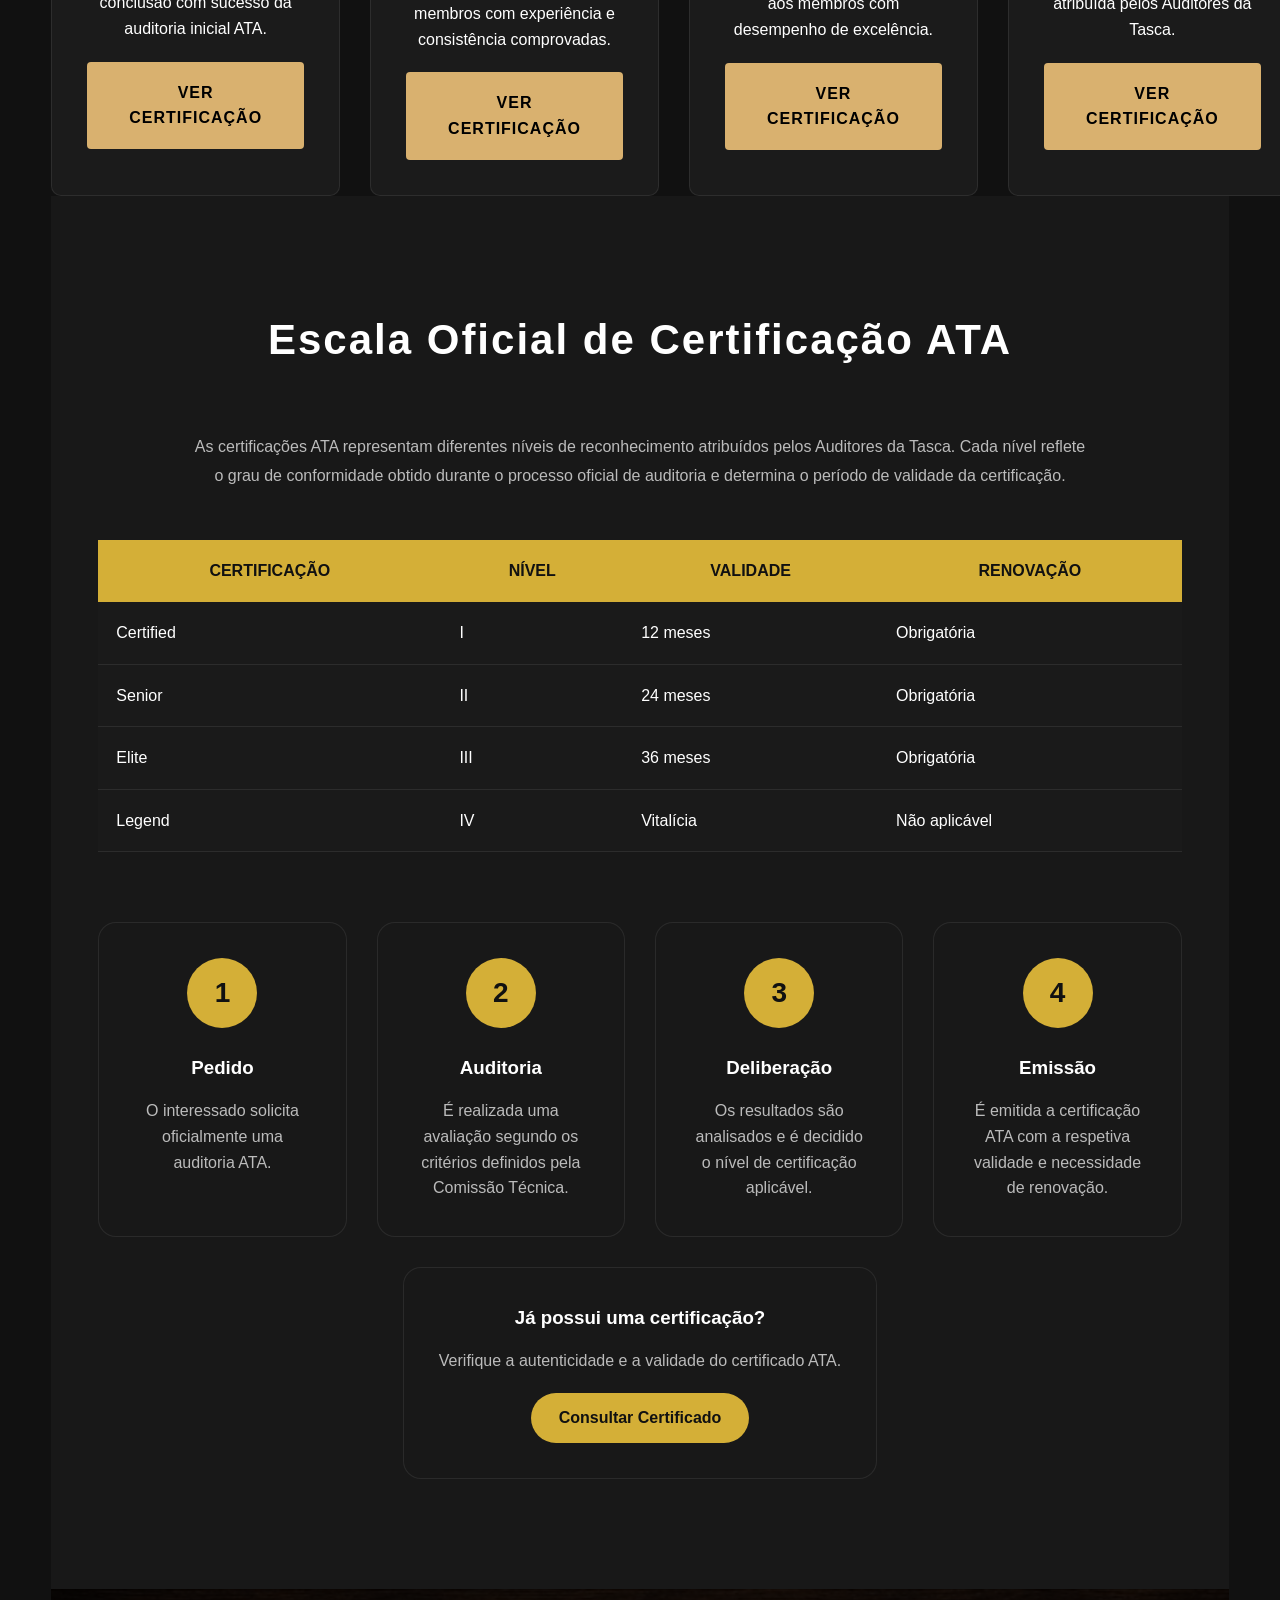
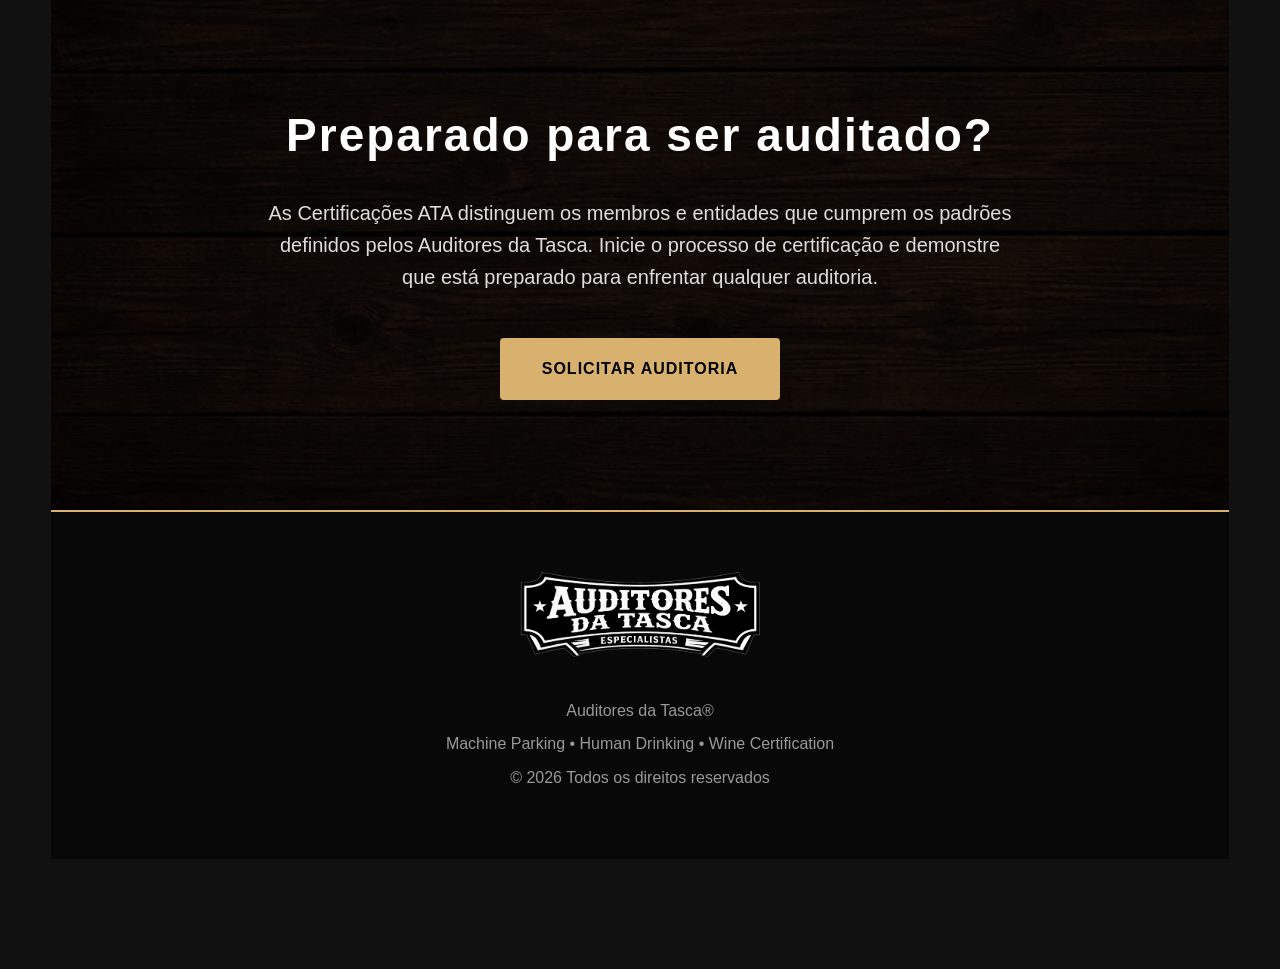
==== commit 2f1fa4ab: "Update certificacoes.html" ====
--- a/certificacoes.html
+++ b/certificacoes.html
@@ -17,25 +17,31 @@
 
 <header>
 
-<div class="container">
-
-<a href="index.html" class="brand">
-<img src="assets/img/logo-horizontal.png" alt="Auditores da Tasca">
-</a>
-
-<nav>
-
-<a href="quem-somos.html">Quem Somos</a>
-<a href="certificacoes.html">Certificações</a>
-<a href="ensaios.html">Ensaios</a>
-<a href="hall-of-fame.html">Hall of Fame</a>
-<a href="hall-of-shame.html">Hall of Shame</a>
-<a href="merchandising.html" class="active">Coleção Oficial ATA</a>
-<a href="contactos.html">Contactos</a>
-
-</nav>
-
-</div>
+    <div class="container header-wrapper">
+
+        <a href="index.html" class="brand">
+            <img src="assets/img/logo-horizontal.png" alt="Auditores da Tasca">
+        </a>
+
+        <button class="menu-toggle" id="menuToggle" aria-label="Abrir menu">
+
+            ☰
+
+        </button>
+
+        <nav id="mainNav">
+
+            <a href="quem-somos.html">Quem Somos</a>
+            <a href="certificacoes.html">Certificações</a>
+            <a href="ensaios.html">Ensaios</a>
+            <a href="hall-of-fame.html">Hall of Fame</a>
+            <a href="hall-of-shame.html">Hall of Shame</a>
+            <a href="merchandising.html">Coleção Oficial ATA</a>
+            <a href="contactos.html">Contactos</a>
+
+        </nav>
+
+    </div>
 
 </header>
 
--- a/assets/css/style.css
+++ b/assets/css/style.css
@@ -1750,3 +1750,210 @@
     background:#e3c04b;
     transform:translateY(-2px);
 }
+/* ===================================================
+CERTIFICADO OFICIAL
+=================================================== */
+
+.certificate{
+
+background:#181818;
+
+border:2px solid #d4af37;
+
+border-radius:20px;
+
+padding:40px;
+
+}
+
+.certificate-top{
+
+display:flex;
+
+align-items:center;
+
+gap:30px;
+
+margin-bottom:30px;
+
+flex-wrap:wrap;
+
+}
+
+.certificate-logo{
+
+width:90px;
+
+}
+
+.certificate-top h2{
+
+margin-bottom:10px;
+
+}
+
+.certificate-body{
+
+display:grid;
+
+grid-template-columns:repeat(auto-fit,minmax(250px,1fr));
+
+gap:25px;
+
+margin:40px 0;
+
+}
+
+.certificate-item{
+
+background:#222;
+
+padding:20px;
+
+border-radius:12px;
+
+}
+
+.certificate-item strong{
+
+display:block;
+
+color:#d4af37;
+
+margin-bottom:8px;
+
+}
+
+.certificate-footer{
+
+text-align:center;
+
+margin-top:30px;
+
+}
+/* ===================================================
+CERTIFICADO OFICIAL
+=================================================== */
+
+.certificate{
+
+background:#fff;
+
+color:#222;
+
+border:8px solid #d4af37;
+
+border-radius:15px;
+
+padding:50px;
+
+max-width:950px;
+
+margin:auto;
+
+}
+
+.certificate-header{
+
+text-align:center;
+
+margin-bottom:40px;
+
+}
+
+.certificate-header h2{
+
+color:#111;
+
+margin:20px 0 10px;
+
+}
+
+.certificate-header p{
+
+font-size:18px;
+
+letter-spacing:2px;
+
+font-weight:bold;
+
+color:#777;
+
+}
+
+.certificate-status{
+
+text-align:center;
+
+margin-bottom:40px;
+
+}
+
+.certificate-status h3{
+
+color:#111;
+
+margin-bottom:15px;
+
+}
+
+.certificate-item{
+
+background:#f5f5f5;
+
+}
+
+.certificate-item strong{
+
+color:#555;
+
+}
+
+.certificate-item span{
+
+color:#111;
+
+font-weight:bold;
+
+}
+
+.certificate-footer{
+
+margin-top:40px;
+
+text-align:center;
+
+}
+
+.certificate-qr{
+
+    width:160px;
+
+    height:160px;
+
+    margin:0 auto 30px;
+
+    display:flex;
+
+    justify-content:center;
+
+    align-items:center;
+
+    background:#fff;
+
+    padding:10px;
+
+    border-radius:8px;
+
+}
+.badge-image{
+
+    width:180px;
+
+    height:auto;
+
+    display:block;
+
+    margin:20px auto;
+
+}
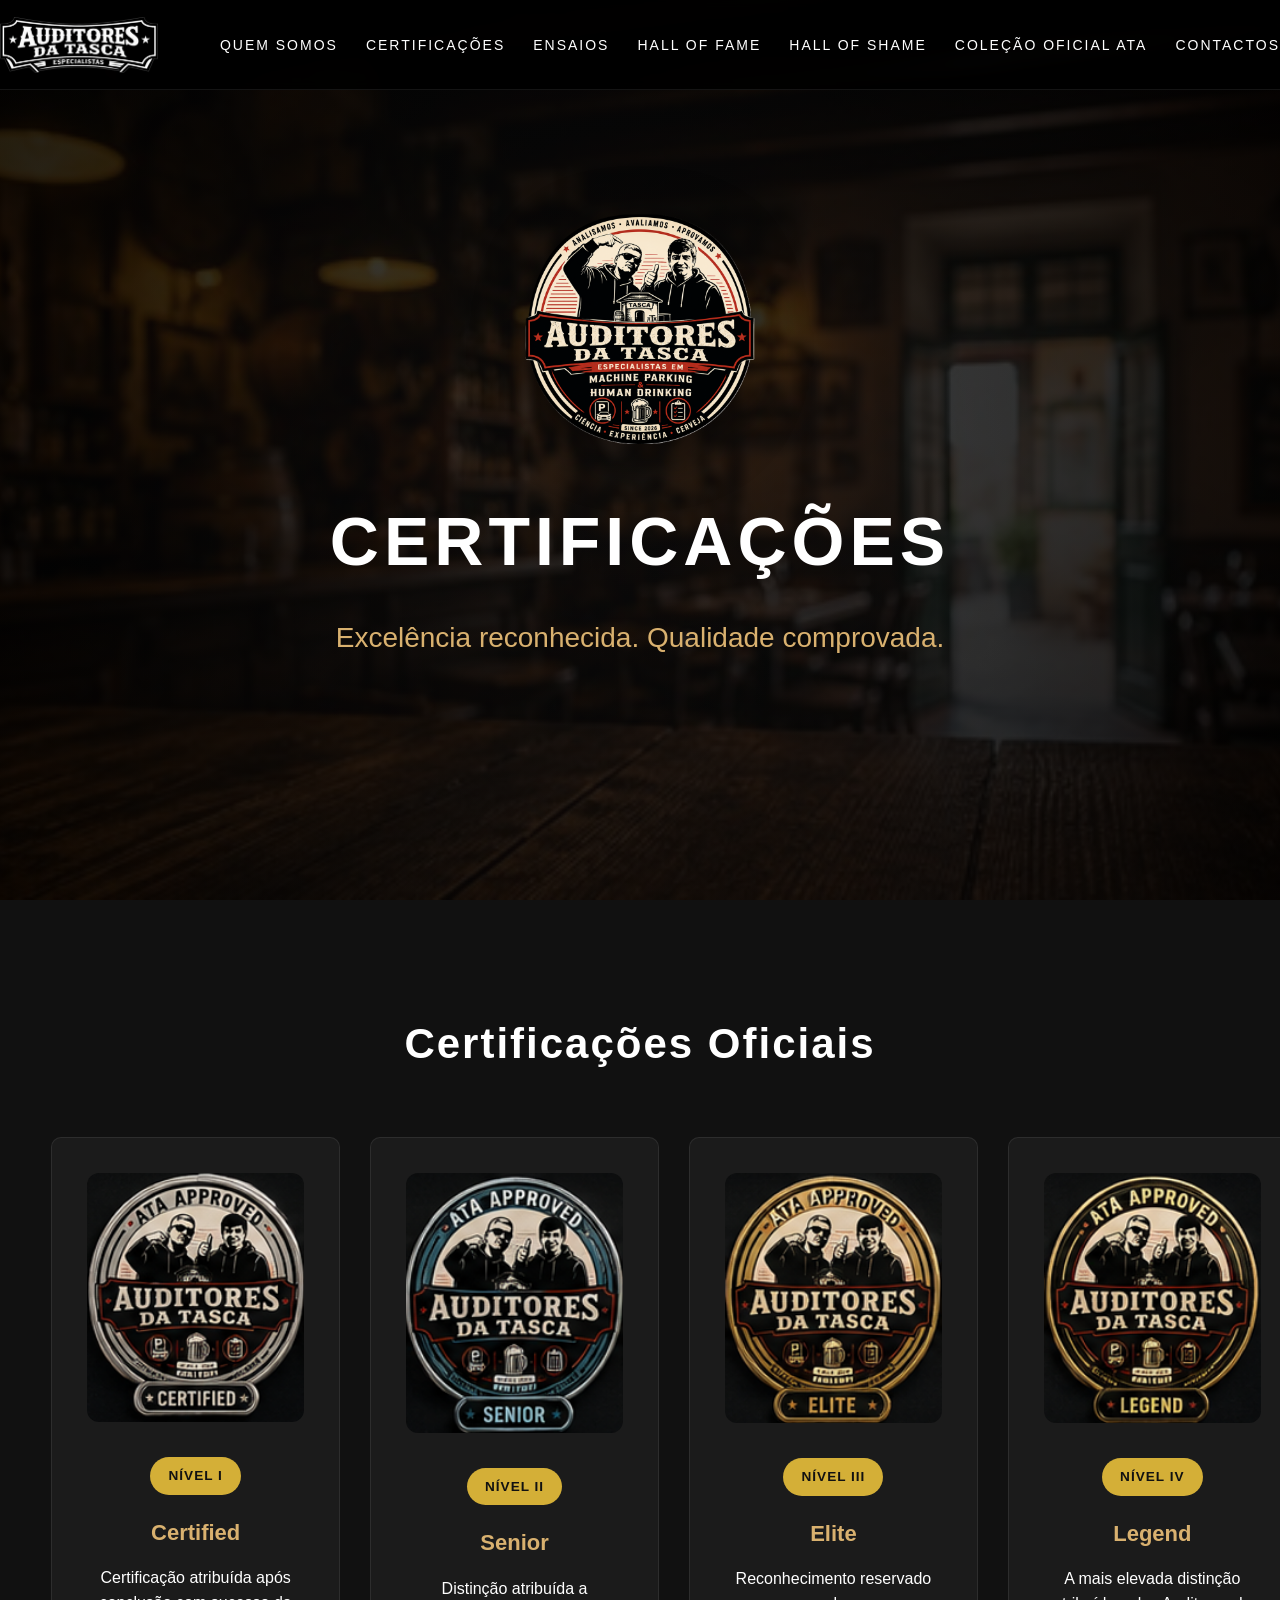
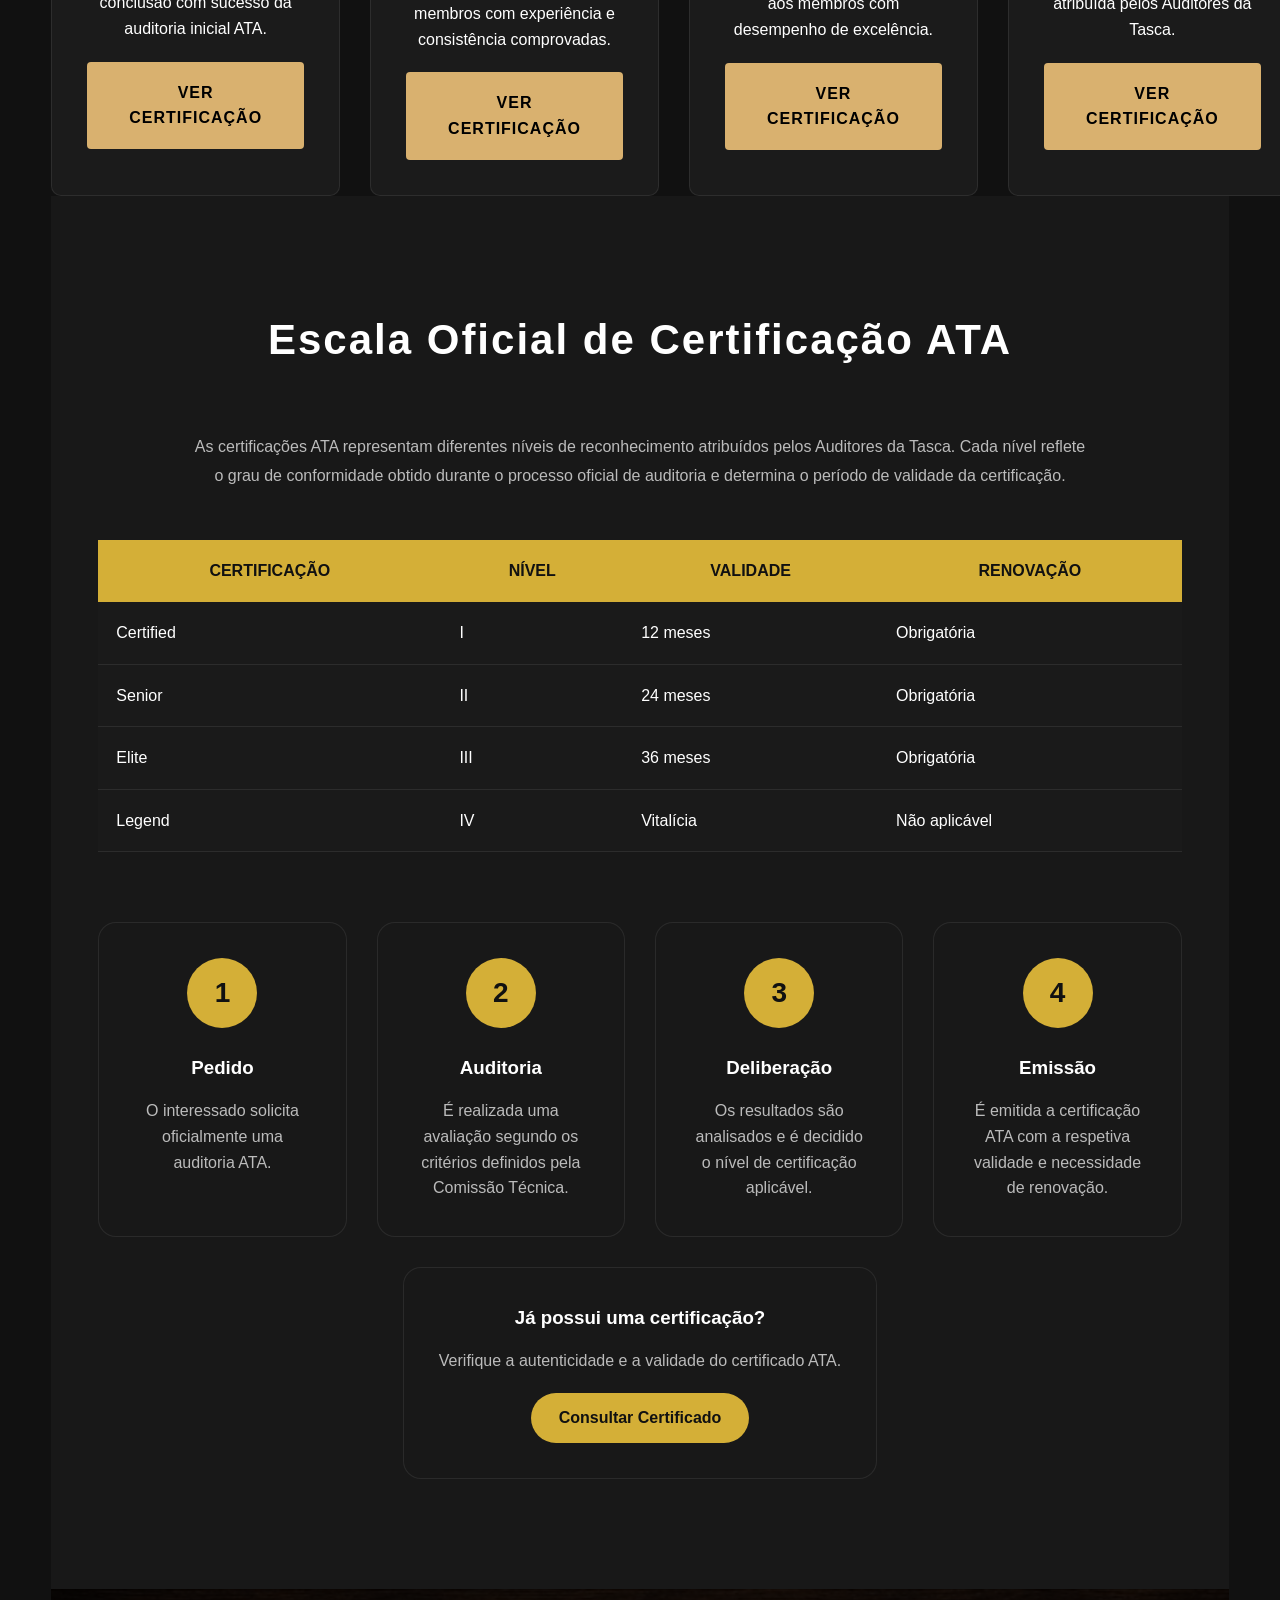
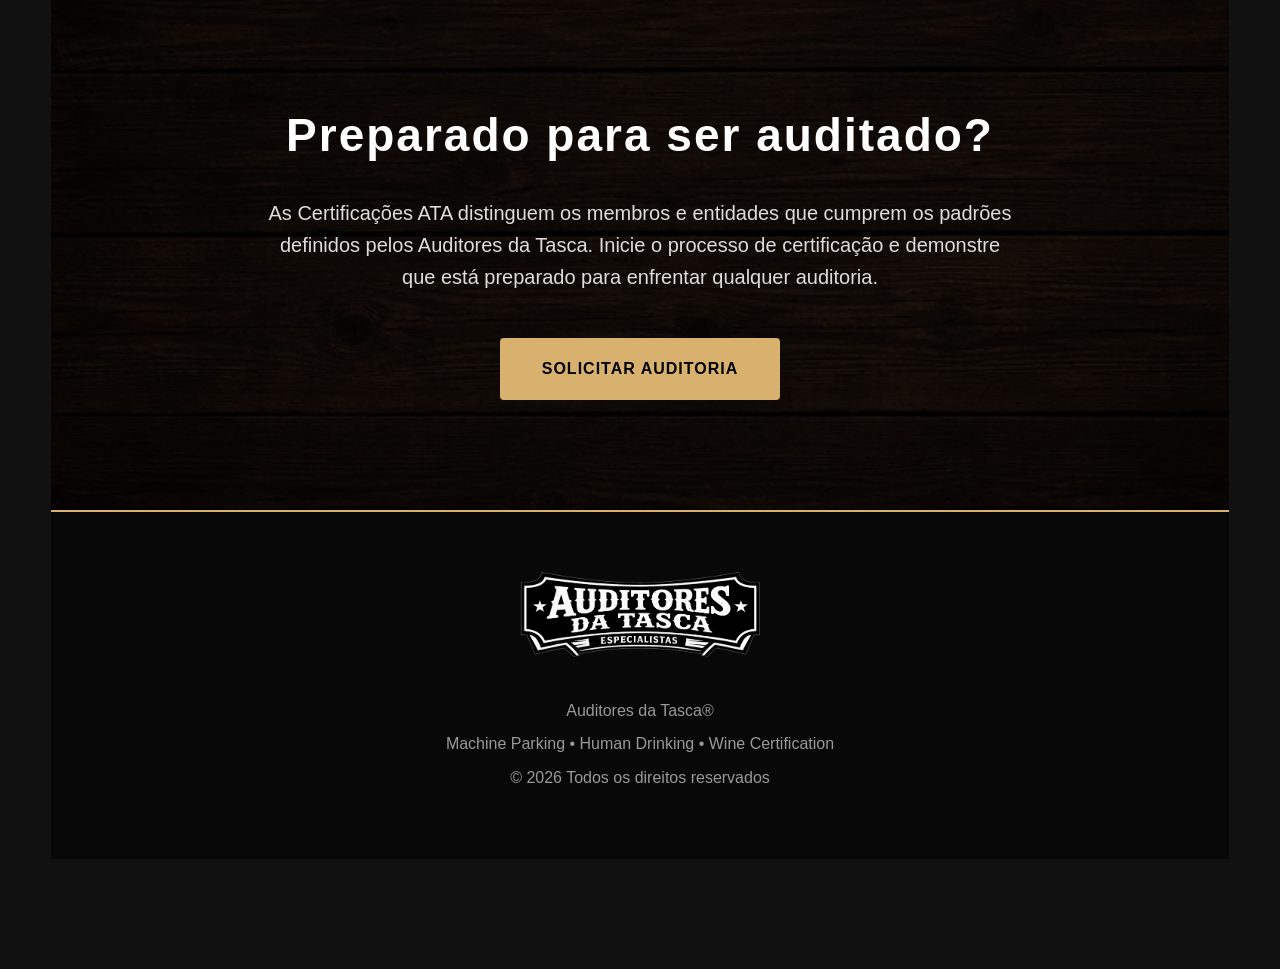
==== commit c1ddd58f: "Update certificacoes.html" ====
--- a/certificacoes.html
+++ b/certificacoes.html
@@ -22,12 +22,6 @@
         <a href="index.html" class="brand">
             <img src="assets/img/logo-horizontal.png" alt="Auditores da Tasca">
         </a>
-
-        <button class="menu-toggle" id="menuToggle" aria-label="Abrir menu">
-
-            ☰
-
-        </button>
 
         <nav id="mainNav">
 
--- a/assets/css/style.css
+++ b/assets/css/style.css
@@ -1,1959 +1,1227 @@
 /* =====================================================
-   AUDITORES DA TASCA
-   STYLE.CSS
+   AUDITORES DA TASCA — STYLE.CSS
+   Consolidado: seletores repetidos fundidos e media queries agrupadas.
+   Mantém classes, estilos finais e comportamento existentes.
 ===================================================== */
 
-/* ---------- RESET ---------- */
-
-*{
-    margin:0;
+/* ---------- BASE E VARIÁVEIS ---------- */
+* {
+  margin: 0;
+  padding: 0;
+  box-sizing: border-box;
+}
+
+html {
+  scroll-behavior: smooth;
+}
+
+body {
+  font-family: Arial, Helvetica, sans-serif;
+  background: #111;
+  color: #fff;
+  line-height: 1.6;
+  overflow-x: hidden;
+}
+
+:root {
+  --black: #0f0f0f;
+  --black2: #181818;
+  --black3: #222;
+  --white: #fff;
+  --gold: #d9b16f;
+  --grey: #999;
+  --border: #333;
+}
+
+.container {
+  width: 92%;
+  max-width: 1350px;
+  margin: auto;
+}
+
+a {
+  color: white;
+  text-decoration: none;
+}
+
+header {
+  position: fixed;
+  top: 0;
+  left: 0;
+  width: 100%;
+  height: 90px;
+  z-index: 999;
+  background: rgba(0, 0, 0, 0.88);
+  backdrop-filter: blur(6px);
+  border-bottom: 1px solid rgba(255, 255, 255, 0.08);
+  transition: 0.35s;
+}
+
+header.scrolled {
+  background: #000;
+  height: 78px;
+  box-shadow: 0 10px 30px rgba(0, 0, 0, 0.45);
+}
+
+.header-wrapper{
+
+    position:relative;
+
+    display:flex;
+
+    justify-content:space-between;
+
+    align-items:center;
+
+    width:100%;
+
+    height:100%;
+
+    min-height:90px;
+
+    gap:30px;
+
     padding:0;
-    box-sizing:border-box;
-}
-
-html{
-    scroll-behavior:smooth;
-}
-
-body{
-
-    font-family:Arial, Helvetica, sans-serif;
+
+}
+
+.brand img {
+  transition: 0.3s;
+  height: 56px;
+  width: auto;
+  display: block;
+}
+
+.brand img:hover {
+  transform: scale(1.03);
+}
+
+nav {
+  display: flex;
+  align-items: center;
+  gap: 28px;
+}
+
+nav a {
+  font-size: 14px;
+  letter-spacing: 2px;
+  text-transform: uppercase;
+  color: white;
+  transition: 0.3s;
+  position: relative;
+  white-space: nowrap;
+}
+
+nav a::after {
+  content: "";
+  position: absolute;
+  bottom: -8px;
+  left: 0;
+  width: 0;
+  height: 2px;
+  background: var(--gold);
+  transition: 0.3s;
+}
+
+nav a:hover {
+  color: var(--gold);
+}
+
+nav a:hover::after {
+  width: 100%;
+}
+
+.hero {
+  position: relative;
+  height: 100vh;
+  display: flex;
+  justify-content: center;
+  align-items: center;
+  text-align: center;
+  background: linear-gradient(rgba(0, 0, 0, 0.75), rgba(0, 0, 0, 0.8)), url(../img/hero.jpg);
+  background-size: cover;
+  background-position: center;
+}
+
+.hero-overlay {
+  position: absolute;
+  inset: 0;
+  background: radial-gradient(circle at center, rgba(255, 255, 255, 0.04), rgba(0, 0, 0, 0.45));
+}
+
+.hero-content {
+  position: relative;
+  z-index: 5;
+  width: 90%;
+  max-width: 900px;
+}
+
+.hero-logo {
+  width: 230px;
+  margin-bottom: 35px;
+  filter: drop-shadow(0 10px 25px rgba(0, 0, 0, 0.5));
+}
+
+.hero h1 {
+  font-size: 68px;
+  font-weight: 900;
+  letter-spacing: 5px;
+  margin-bottom: 20px;
+}
+
+.hero h2 {
+  color: var(--gold);
+  font-weight: 300;
+  font-size: 28px;
+  margin-bottom: 25px;
+}
+
+.hero p {
+  color: #ddd;
+  font-size: 20px;
+  margin-bottom: 45px;
+}
+
+.buttons {
+  display: flex;
+  justify-content: center;
+  gap: 20px;
+  flex-wrap: wrap;
+}
+
+.btn {
+  display: inline-block;
+  padding: 18px 42px;
+  border-radius: 4px;
+  background: var(--gold);
+  color: black;
+  font-weight: bold;
+  letter-spacing: 1px;
+  text-transform: uppercase;
+  transition: 0.3s;
+}
+
+.btn:hover {
+  transform: translatey(-4px);
+  box-shadow: 0 12px 25px rgba(0, 0, 0, 0.35);
+}
+
+.btn-outline {
+  background: transparent;
+  color: white;
+  border: 2px solid white;
+}
+
+.btn-outline:hover {
+  background: white;
+  color: black;
+}
+
+.section {
+  padding: 110px 0;
+}
+
+.section h2 {
+  text-align: center;
+  font-size: 42px;
+  margin-bottom: 60px;
+  letter-spacing: 2px;
+}
+
+.dark {
+  background: var(--black2);
+}
+
+.stats {
+  background: #181818;
+  padding: 90px 0;
+  border-top: 1px solid #222;
+  border-bottom: 1px solid #222;
+}
+
+.stats .container {
+  display: grid;
+  grid-template-columns: repeat(4, 1fr);
+  gap: 30px;
+}
+
+.stat {
+  background: #202020;
+  border: 1px solid #333;
+  padding: 45px 20px;
+  text-align: center;
+  border-radius: 8px;
+  transition: 0.35s;
+}
+
+.stat:hover {
+  transform: translatey(-8px);
+  border-color: var(--gold);
+  box-shadow: 0 15px 35px rgba(0, 0, 0, 0.35);
+}
+
+.counter {
+  display: block;
+  font-size: 54px;
+  font-weight: bold;
+  color: var(--gold);
+  margin-bottom: 15px;
+}
+
+.stat p {
+  text-transform: uppercase;
+  letter-spacing: 2px;
+  color: #ccc;
+  font-size: 14px;
+}
+
+.cards {
+  display: grid;
+  grid-template-columns: repeat(4, 1fr);
+  gap: 30px;
+}
+
+.card {
+  background: #1b1b1b;
+  border: 1px solid #333;
+  border-radius: 10px;
+  padding: 35px;
+  transition: 0.35s;
+}
+
+.card:hover {
+  transform: translatey(-10px);
+  border-color: var(--gold);
+  box-shadow: 0 20px 40px rgba(0, 0, 0, 0.4);
+}
+
+.card h3 {
+  color: var(--gold);
+  margin-bottom: 25px;
+  font-size: 22px;
+}
+
+.card ul {
+  list-style: none;
+}
+
+.card li {
+  padding: 12px 0;
+  border-bottom: 1px solid #2d2d2d;
+  color: #ddd;
+}
+
+.card li:last-child {
+  border: none;
+}
+
+.news {
+  display: grid;
+  grid-template-columns: repeat(3, 1fr);
+  gap: 30px;
+}
+
+.news div {
+  background: #1d1d1d;
+  padding: 35px;
+  border-left: 5px solid var(--gold);
+  border-radius: 8px;
+  transition: 0.35s;
+}
+
+.news div:hover {
+  transform: translatey(-8px);
+  background: #242424;
+}
+
+.news h3 {
+  margin-bottom: 15px;
+  color: var(--gold);
+}
+
+.news p {
+  color: #ddd;
+}
+
+.cta {
+  padding: 110px 0;
+  text-align: center;
+  background: linear-gradient(rgba(0, 0, 0, 0.82), rgba(0, 0, 0, 0.82)), url(../img/wood.jpg);
+  background-size: cover;
+  background-position: center;
+}
+
+.cta h2 {
+  font-size: 46px;
+  margin-bottom: 25px;
+}
+
+.cta p {
+  max-width: 750px;
+  margin: auto;
+  margin-bottom: 45px;
+  color: #ddd;
+  font-size: 20px;
+}
+
+footer {
+  background: #080808;
+  border-top: 2px solid var(--gold);
+  padding: 60px 0;
+  text-align: center;
+}
+
+footer img {
+  width: 240px;
+  margin-bottom: 25px;
+}
+
+footer p {
+  color: #999;
+  margin: 8px 0;
+}
+
+.card, .stat, .news div {
+  opacity: 0;
+  transform: translatey(40px);
+  transition: all 0.8s ease;
+}
+
+.card.show, .stat.show, .news div.show {
+  opacity: 1;
+  transform: translatey(0);
+}
+
+::-webkit-scrollbar {
+  width: 10px;
+}
+
+::-webkit-scrollbar-track {
+  background: #111;
+}
+
+::-webkit-scrollbar-thumb {
+  background: var(--gold);
+  border-radius: 20px;
+}
+
+::selection {
+  background: var(--gold);
+  color: #000;
+}
+
+#backToTop {
+  position: fixed;
+  right: 25px;
+  bottom: 25px;
+  width: 55px;
+  height: 55px;
+  border: none;
+  border-radius: 50%;
+  background: var(--gold);
+  color: #000;
+  font-size: 22px;
+  cursor: pointer;
+  display: none;
+  z-index: 9999;
+  transition: 0.3s;
+}
+
+#backToTop:hover {
+  transform: translatey(-5px);
+  box-shadow: 0 10px 25px rgba(0, 0, 0, 0.4);
+}
+
+#backToTop.show {
+  display: block;
+}
+
+table {
+  width: 100%;
+  border-collapse: collapse;
+  margin-top: 30px;
+}
+
+table th {
+  background: var(--gold);
+  color: #000;
+  padding: 15px;
+  text-transform: uppercase;
+}
+
+table td {
+  padding: 15px;
+  border-bottom: 1px solid #333;
+  background: #1a1a1a;
+}
+
+table tr:hover td {
+  background: #222;
+}
+
+.badge {
+  text-transform: uppercase;
+  letter-spacing: 1px;
+  display: inline-block;
+  margin-top: 15px;
+  padding: 8px 18px;
+  border-radius: 25px;
+  background: #d4af37;
+  color: #111;
+  font-size: 0.85rem;
+  font-weight: bold;
+}
+
+.member {
+  background: #1c1c1c;
+  border: 1px solid #333;
+  border-radius: 10px;
+  padding: 30px;
+  text-align: center;
+  transition: 0.35s;
+}
+
+.member:hover {
+  border-color: var(--gold);
+  transform: translatey(-8px);
+}
+
+.member img {
+  width: 130px;
+  height: 130px;
+  border-radius: 50%;
+  margin-bottom: 20px;
+  border: 3px solid var(--gold);
+}
+
+.member h3 {
+  margin-bottom: 10px;
+  color: var(--gold);
+}
+
+.certificate {
+  background: #fff;
+  color: #222;
+  border: 8px solid #d4af37;
+  border-radius: 15px;
+  padding: 50px;
+  max-width: 950px;
+  margin: auto;
+}
+
+.certificate h1 {
+  font-size: 42px;
+  text-align: center;
+  margin-bottom: 40px;
+}
+
+.certificate p {
+  font-size: 18px;
+  margin: 15px 0;
+}
+
+.certificate hr {
+  margin: 30px 0;
+}
+
+form {
+  max-width: 900px;
+  margin: auto;
+}
+
+label {
+  display: block;
+  margin-bottom: 8px;
+  font-weight: bold;
+  color: var(--gold);
+}
+
+input, select, textarea {
+  width: 100%;
+  padding: 15px;
+  margin-bottom: 20px;
+  background: #1a1a1a;
+  border: 1px solid #444;
+  color: white;
+  border-radius: 8px;
+  font-size: 16px;
+  transition: 0.3s;
+}
+
+input:focus, select:focus, textarea:focus {
+  outline: none;
+  border-color: var(--gold);
+  box-shadow: 0 0 10px rgba(214, 181, 107, 0.3);
+}
+
+button {
+  border: none;
+  cursor: pointer;
+}
+
+.consentimento-rgpd {
+  margin: 25px 0;
+  padding: 15px;
+  background: #1d1d1d;
+  border: 1px solid #444;
+  border-left: 4px solid var(--gold);
+  border-radius: 8px;
+  font-size: 14px;
+  line-height: 1.6;
+}
+
+.consentimento-rgpd label {
+  display: flex;
+  align-items: flex-start;
+  gap: 10px;
+  cursor: pointer;
+}
+
+.consentimento-rgpd input {
+  width: auto;
+  margin-top: 4px;
+}
+
+.consentimento-rgpd a {
+  color: var(--gold);
+  font-weight: bold;
+  text-decoration: none;
+}
+
+.consentimento-rgpd a:hover {
+  text-decoration: underline;
+}
+
+.certification-card {
+  text-align: center;
+  transition: 0.35s;
+  border: 1px solid rgba(255, 255, 255, 0.08);
+}
+
+.certification-card:hover {
+  transform: translatey(-8px);
+  box-shadow: 0 15px 35px rgba(0, 0, 0, 0.35);
+}
+
+.cert-img {
+  width: 160px;
+  height: auto;
+  display: block;
+  margin: 0 auto 25px;
+}
+
+.certification-card h3 {
+  margin: 20px 0 15px;
+}
+
+.certification-card p {
+  margin-bottom: 20px;
+}
+
+.certification-card .btn {
+  width: 100%;
+}
+
+.cert-panel {
+  display: none;
+  margin: 40px 0;
+  padding: 35px;
+  border-radius: 18px;
+  background: #181818;
+  border: 1px solid rgba(255, 255, 255, 0.08);
+}
+
+.cert-panel.active {
+  display: block;
+  animation: fadePanel 0.35s ease;
+}
+
+.cert-panel h3 {
+  color: #d4af37;
+  margin-bottom: 25px;
+}
+
+.cert-panel ul {
+  margin: 20px 0 20px 20px;
+}
+
+.cert-panel li {
+  margin-bottom: 10px;
+}
+
+.cert-panel .btn {
+  margin-top: 20px;
+}
+
+.section-intro {
+  max-width: 900px;
+  margin: 0 auto 50px;
+  text-align: center;
+  color: #bbb;
+  line-height: 1.8;
+}
+
+.cert-table {
+  width: 100%;
+  border-collapse: collapse;
+  margin-bottom: 70px;
+}
+
+.cert-table th {
+  background: #d4af37;
+  color: #111;
+  padding: 18px;
+}
+
+.cert-table td {
+  padding: 18px;
+  border-bottom: 1px solid rgba(255, 255, 255, 0.08);
+}
+
+.cert-table tr:hover {
+  background: rgba(255, 255, 255, 0.03);
+}
+
+.process-grid {
+  display: grid;
+  grid-template-columns: repeat(auto-fit, minmax(230px, 1fr));
+  gap: 30px;
+  margin-top: 60px;
+}
+
+.process-card {
+  background: #181818;
+  border-radius: 18px;
+  padding: 35px;
+  text-align: center;
+  transition: 0.35s;
+  border: 1px solid rgba(255, 255, 255, 0.08);
+}
+
+.process-card:hover {
+  transform: translatey(-8px);
+  box-shadow: 0 15px 35px rgba(0, 0, 0, 0.35);
+}
+
+.process-number {
+  width: 70px;
+  height: 70px;
+  margin: 0 auto 25px;
+  border-radius: 50%;
+  background: #d4af37;
+  color: #111;
+  font-size: 28px;
+  font-weight: bold;
+  display: flex;
+  align-items: center;
+  justify-content: center;
+}
+
+.process-card h3 {
+  margin-bottom: 15px;
+}
+
+.process-card p {
+  color: #bbb;
+}
+
+.coming-icon {
+  font-size: 70px;
+  margin: 20px auto;
+  text-align: center;
+}
+
+.card img {
+  width: 100%;
+  border-radius: 12px;
+  margin-bottom: 20px;
+  transition: 0.35s;
+}
+
+.card:hover img {
+  transform: scale(1.03);
+}
+
+.store-placeholder {
+  max-width: 850px;
+  margin: auto;
+  text-align: center;
+  padding: 70px 30px;
+}
+
+.store-icon {
+  font-size: 100px;
+  margin-bottom: 30px;
+}
+
+.store-placeholder h2 {
+  margin-bottom: 25px;
+}
+
+.store-placeholder p {
+  margin-bottom: 20px;
+  font-size: 18px;
+  line-height: 1.8;
+  color: #bbb;
+}
+
+.card-link {
+  text-decoration: none;
+  color: inherit;
+  display: block;
+}
+
+.verify-box {
+  max-width: 700px;
+  margin: 40px auto;
+  display: flex;
+  gap: 15px;
+}
+
+.verify-box input {
+  flex: 1;
+  padding: 18px;
+  border-radius: 10px;
+  border: none;
+  font-size: 16px;
+}
+
+.cert-result {
+  margin-top: 50px;
+  background: #181818;
+  padding: 40px;
+  border-radius: 20px;
+  border: 1px solid rgba(255, 255, 255, 0.08);
+}
+
+.cert-
+  display: flex;
+  justify-content: space-between;
+  align-items: center;
+  margin-bottom: 40px;
+  flex-wrap: wrap;
+}
+
+.cert-grid {
+  display: grid;
+  grid-template-columns: repeat(auto-fit, minmax(250px, 1fr));
+  gap: 25px;
+}
+
+.cert-grid div {
+  background: #222;
+  padding: 20px;
+  border-radius: 12px;
+}
+
+.cert-grid strong {
+  display: block;
+  color: #d4af37;
+  margin-bottom: 10px;
+}
+
+.cert-grid span {
+  font-size: 18px;
+}
+
+.process-action {
+  margin-top: 50px;
+  text-align: center;
+}
+
+.process-button {
+  display: inline-block;
+  margin-top: 20px;
+  padding: 12px 28px;
+  background: #d4af37;
+  color: #111;
+  font-weight: 700;
+  text-decoration: none;
+  border-radius: 30px;
+  transition: 0.3s;
+}
+
+.process-button:hover {
+  box-shadow: 0 8px 20px rgba(212, 175, 55, 0.3);
+  background: #e3c04b;
+  transform: translatey(-2px);
+}
+
+.process-card-full {
+  grid-column: 1/-1;
+  max-width: 700px;
+  margin: 0 auto;
+}
+
+.certificate-top {
+  display: flex;
+  align-items: center;
+  gap: 30px;
+  margin-bottom: 30px;
+  flex-wrap: wrap;
+}
+
+.certificate-logo {
+  width: 90px;
+}
+
+.certificate-top h2 {
+  margin-bottom: 10px;
+}
+
+.certificate-body {
+  display: grid;
+  grid-template-columns: repeat(auto-fit, minmax(250px, 1fr));
+  gap: 25px;
+  margin: 40px 0;
+}
+
+.certificate-item {
+  padding: 20px;
+  border-radius: 12px;
+  background: #f5f5f5;
+}
+
+.certificate-item strong {
+  display: block;
+  margin-bottom: 8px;
+  color: #555;
+}
+
+.certificate-footer {
+  margin-top: 40px;
+  text-align: center;
+}
+
+.certificate-
+  text-align: center;
+  margin-bottom: 40px;
+}
+
+.certificate-header h2 {
+  color: #111;
+  margin: 20px 0 10px;
+}
+
+.certificate-header p {
+  font-size: 18px;
+  letter-spacing: 2px;
+  font-weight: bold;
+  color: #777;
+}
+
+.certificate-status {
+  text-align: center;
+  margin-bottom: 40px;
+}
+
+.certificate-status h3 {
+  color: #111;
+  margin-bottom: 15px;
+}
+
+.certificate-item span {
+  color: #111;
+  font-weight: bold;
+}
+
+.certificate-qr {
+  width: 160px;
+  height: 160px;
+  margin: 0 auto 30px;
+  display: flex;
+  justify-content: center;
+  align-items: center;
+  background: #fff;
+  padding: 10px;
+  border-radius: 8px;
+}
+
+.badge-image {
+  width: 180px;
+  height: auto;
+  display: block;
+  margin: 20px auto;
+}
+
+.brand {
+  display: flex;
+  align-items: center;
+  flex-shrink: 0;
+}
+
+.menu-toggle {
+  display: none;
+  background: none;
+  border: none;
+  color: #fff;
+  font-size: 34px;
+  cursor: pointer;
+  padding: 5px;
+}
+
+/* ---------- ANIMAÇÕES E OUTRAS REGRAS ---------- */
+@keyframes fadePanel {
+    from {
+        opacity: 0;
+        transform: translateY(20px);
+        } to {
+        opacity: 1;
+        transform: translateY(0);
+        }
+    }
+
+/* ---------- RESPONSIVIDADE ---------- */
+@media (max-width: 1200px) {
+  .cards {
+    grid-template-columns: repeat(2, 1fr);
+  }
+
+  .news {
+    grid-template-columns: repeat(2, 1fr);
+  }
+
+  .stats .container {
+    grid-template-columns: repeat(2, 1fr);
+  }
+
+  .hero h1 {
+    font-size: 54px;
+  }
+
+}
+
+@media (max-width: 900px) {
+  header {
+    height: 80px;
+  }
+
+
+nav{
+
+    position:fixed;
+
+    top:80px;
+
+    left:0;
+
+    right:0;
+
+    bottom:0;
+
+    display:none;
+
+    flex-direction:column;
 
     background:#111;
 
-    color:#ffffff;
-
-    line-height:1.6;
-
-    overflow-x:hidden;
-
-}
-
-/* ---------- CORES ---------- */
-
-:root{
-
-    --black:#0f0f0f;
-    --black2:#181818;
-    --black3:#222;
-
-    --white:#ffffff;
-
-    --gold:#d9b16f;
-
-    --grey:#999;
-
-    --border:#333;
-
-}
-
-/* ---------- CONTAINER ---------- */
-
-.container{
-
-    width:92%;
-
-    max-width:1350px;
-
-    margin:auto;
-
-}
-
-/* ---------- LINKS ---------- */
-
-a{
-
-    color:white;
-
-    text-decoration:none;
-
-}
-
-/* ---------- HEADER ---------- */
-
-header{
-
-    position:fixed;
-
-    top:0;
-
-    left:0;
-
-    width:100%;
-
-    height:90px;
+    overflow-y:auto;
 
     z-index:999;
 
-    background:rgba(0,0,0,.88);
-
-    backdrop-filter:blur(6px);
-
-    border-bottom:1px solid rgba(255,255,255,.08);
-
-    transition:.35s;
-
-}
-
-header.scrolled{
-
-    background:#000;
-
-    height:78px;
-
-    box-shadow:0 10px 30px rgba(0,0,0,.45);
-
-}
-
-header .container{
+    padding:20px 0;
+
+}
+   .menu-toggle{
+
+    display:block;
+
+    z-index:1001;
+
+}
+
+nav.open{
 
     display:flex;
 
-    justify-content:space-between;
-
-    align-items:center;
-
-    height:100%;
-
-}
-
-/* ---------- LOGO ---------- */
-
-.brand img{
-
-    height:58px;
-
-    transition:.3s;
-
-}
-
-.brand img:hover{
-
-    transform:scale(1.03);
-
-}
-
-/* ---------- MENU ---------- */
-
-nav{
-
-    display:flex;
-
-    gap:35px;
-
-}
-
-nav a{
-
-    font-size:14px;
-
-    letter-spacing:2px;
-
-    text-transform:uppercase;
-
-    color:white;
-
-    transition:.3s;
-
-    position:relative;
-
-}
-
-nav a::after{
-
-    content:"";
-
-    position:absolute;
-
-    bottom:-8px;
-
-    left:0;
-
-    width:0;
-
-    height:2px;
-
-    background:var(--gold);
-
-    transition:.3s;
-
-}
-
-nav a:hover{
-
-    color:var(--gold);
-
-}
-
-nav a:hover::after{
-
-    width:100%;
-
-}
-
-/* ---------- HERO ---------- */
-
-.hero{
-
-    position:relative;
-
-    height:100vh;
-
-    display:flex;
-
-    justify-content:center;
-
-    align-items:center;
-
-    text-align:center;
-
-    background:
-
-    linear-gradient(rgba(0,0,0,.75),rgba(0,0,0,.80)),
-
-    url("../img/hero.jpg");
-
-    background-size:cover;
-
-    background-position:center;
-
-}
-
-.hero-overlay{
-
-    position:absolute;
-
-    inset:0;
-
-    background:
-
-    radial-gradient(circle at center,
-
-    rgba(255,255,255,.04),
-
-    rgba(0,0,0,.45));
-
-}
-
-.hero-content{
-
-    position:relative;
-
-    z-index:5;
-
-    width:90%;
-
-    max-width:900px;
-
-}
-
-.hero-logo{
-
-    width:230px;
-
-    margin-bottom:35px;
-
-    filter:drop-shadow(0 10px 25px rgba(0,0,0,.5));
-
-}
-
-.hero h1{
-
-    font-size:68px;
-
-    font-weight:900;
-
-    letter-spacing:5px;
-
-    margin-bottom:20px;
-
-}
-
-.hero h2{
-
-    color:var(--gold);
-
-    font-weight:300;
-
-    font-size:28px;
-
-    margin-bottom:25px;
-
-}
-
-.hero p{
-
-    color:#ddd;
-
-    font-size:20px;
-
-    margin-bottom:45px;
-
-}
-
-/* ---------- BOTÕES ---------- */
-
-.buttons{
-
-    display:flex;
-
-    justify-content:center;
-
-    gap:20px;
-
-    flex-wrap:wrap;
-
-}
-
-.btn{
-
-    display:inline-block;
-
-    padding:18px 42px;
-
-    border-radius:4px;
-
-    background:var(--gold);
-
-    color:black;
-
-    font-weight:bold;
-
-    letter-spacing:1px;
-
-    text-transform:uppercase;
-
-    transition:.3s;
-
-}
-
-.btn:hover{
-
-    transform:translateY(-4px);
-
-    box-shadow:0 12px 25px rgba(0,0,0,.35);
-
-}
-
-.btn-outline{
-
-    background:transparent;
-
-    color:white;
-
-    border:2px solid white;
-
-}
-
-.btn-outline:hover{
-
-    background:white;
-
-    color:black;
-
-}
-
-/* ---------- SECÇÕES ---------- */
-
-.section{
-
-    padding:110px 0;
-
-}
-
-.section h2{
-
-    text-align:center;
-
-    font-size:42px;
-
-    margin-bottom:60px;
-
-    letter-spacing:2px;
-
-}
-
-.dark{
-
-    background:var(--black2);
-
-}
-/* =====================================================
-   ESTATÍSTICAS
-===================================================== */
-
-.stats{
-
-    background:#181818;
-
-    padding:90px 0;
-
-    border-top:1px solid #222;
-
-    border-bottom:1px solid #222;
-
-}
-
-.stats .container{
-
-    display:grid;
-
-    grid-template-columns:repeat(4,1fr);
-
-    gap:30px;
-
-}
-
-.stat{
-
-    background:#202020;
-
-    border:1px solid #333;
-
-    padding:45px 20px;
-
-    text-align:center;
-
-    border-radius:8px;
-
-    transition:.35s;
-
-}
-
-.stat:hover{
-
-    transform:translateY(-8px);
-
-    border-color:var(--gold);
-
-    box-shadow:0 15px 35px rgba(0,0,0,.35);
-
-}
-
-.counter{
-
-    display:block;
-
-    font-size:54px;
-
-    font-weight:bold;
-
-    color:var(--gold);
-
-    margin-bottom:15px;
-
-}
-
-.stat p{
-
-    text-transform:uppercase;
-
-    letter-spacing:2px;
-
-    color:#ccc;
-
-    font-size:14px;
-
-}
-
-/* =====================================================
-   CARDS
-===================================================== */
-
-.cards{
-
-    display:grid;
-
-    grid-template-columns:repeat(4,1fr);
-
-    gap:30px;
-
-}
-
-.card{
-
-    background:#1b1b1b;
-
-    border:1px solid #333;
-
-    border-radius:10px;
-
-    padding:35px;
-
-    transition:.35s;
-
-}
-
-.card:hover{
-
-    transform:translateY(-10px);
-
-    border-color:var(--gold);
-
-    box-shadow:0 20px 40px rgba(0,0,0,.4);
-
-}
-
-.card h3{
-
-    color:var(--gold);
-
-    margin-bottom:25px;
-
-    font-size:22px;
-
-}
-
-.card ul{
-
-    list-style:none;
-
-}
-
-.card li{
-
-    padding:12px 0;
-
-    border-bottom:1px solid #2d2d2d;
-
-    color:#ddd;
-
-}
-
-.card li:last-child{
-
-    border:none;
-
-}
-
-/* =====================================================
-   NOTÍCIAS
-===================================================== */
-
-.news{
-
-    display:grid;
-
-    grid-template-columns:repeat(3,1fr);
-
-    gap:30px;
-
-}
-
-.news div{
-
-    background:#1d1d1d;
-
-    padding:35px;
-
-    border-left:5px solid var(--gold);
-
-    border-radius:8px;
-
-    transition:.35s;
-
-}
-
-.news div:hover{
-
-    transform:translateY(-8px);
-
-    background:#242424;
-
-}
-
-.news h3{
-
-    margin-bottom:15px;
-
-    color:var(--gold);
-
-}
-
-.news p{
-
-    color:#ddd;
-
-}
-
-/* =====================================================
-   CTA
-===================================================== */
-
-.cta{
-
-    padding:110px 0;
-
-    text-align:center;
-
-    background:
-
-    linear-gradient(rgba(0,0,0,.82),rgba(0,0,0,.82)),
-
-    url("../img/wood.jpg");
-
-    background-size:cover;
-
-    background-position:center;
-
-}
-
-.cta h2{
-
-    font-size:46px;
-
-    margin-bottom:25px;
-
-}
-
-.cta p{
-
-    max-width:750px;
-
-    margin:auto;
-
-    margin-bottom:45px;
-
-    color:#ddd;
-
-    font-size:20px;
-
-}
-
-/* =====================================================
-   FOOTER
-===================================================== */
-
-footer{
-
-    background:#080808;
-
-    border-top:2px solid var(--gold);
-
-    padding:60px 0;
-
-    text-align:center;
-
-}
-
-footer img{
-
-    width:240px;
-
-    margin-bottom:25px;
-
-}
-
-footer p{
-
-    color:#999;
-
-    margin:8px 0;
-
-}
-
-/* =====================================================
-   PEQUENAS ANIMAÇÕES
-===================================================== */
-
-.card,
-.stat,
-.news div{
-
-    opacity:0;
-
-    transform:translateY(40px);
-
-    transition:all .8s ease;
-
-}
-
-.card.show,
-.stat.show,
-.news div.show{
-
-    opacity:1;
-
-    transform:translateY(0);
-
-}
-/* =====================================================
-   RESPONSIVE
-===================================================== */
-
-@media (max-width:1200px){
-
-.cards{
-
-grid-template-columns:repeat(2,1fr);
-
-}
-
-.news{
-
-grid-template-columns:repeat(2,1fr);
-
-}
-
-.stats .container{
-
-grid-template-columns:repeat(2,1fr);
-
-}
-
-.hero h1{
-
-font-size:54px;
-
-}
-
-}
-
-@media (max-width:900px){
-
-header{
-
-height:80px;
-
-}
-
-header .container{
-
-flex-direction:column;
-
-justify-content:center;
-
-padding:15px 0;
-
-}
-
-nav{
-
-margin-top:15px;
-
-gap:18px;
-
-flex-wrap:wrap;
-
-justify-content:center;
-
-}
-
-.hero{
-
-padding:120px 20px 80px;
-
-height:auto;
-
-min-height:100vh;
-
-}
-
-.hero-logo{
-
-width:180px;
-
-}
-
-.hero h1{
-
-font-size:42px;
-
-letter-spacing:2px;
-
-}
-
-.hero h2{
-
-font-size:20px;
-
-}
-
-.hero p{
-
-font-size:18px;
-
-}
-
-.section{
-
-padding:70px 0;
-
-}
-
-.section h2{
-
-font-size:32px;
-
-}
-
-}
-
-@media (max-width:700px){
-
-.cards{
-
-grid-template-columns:1fr;
-
-}
-
-.news{
-
-grid-template-columns:1fr;
-
-}
-
-.stats .container{
-
-grid-template-columns:1fr;
-
-}
-
-.buttons{
-
-flex-direction:column;
-
-align-items:center;
-
-}
-
-.btn{
-
-width:280px;
-
-text-align:center;
-
-}
-
-footer img{
-
-width:180px;
-
-}
-
-}
-
-@media (max-width:500px){
-
-.hero-logo{
-
-width:150px;
-
-}
-
-.hero h1{
-
-font-size:34px;
-
-}
-
-.hero h2{
-
-font-size:18px;
-
-}
-
-.hero p{
-
-font-size:16px;
-
-}
-
-nav a{
-
-font-size:12px;
-
-letter-spacing:1px;
-
-}
-
-}
-
-/* =====================================================
-   SCROLLBAR
-===================================================== */
-
-::-webkit-scrollbar{
-
-width:10px;
-
-}
-
-::-webkit-scrollbar-track{
-
-background:#111;
-
-}
-
-::-webkit-scrollbar-thumb{
-
-background:var(--gold);
-
-border-radius:20px;
-
-}
-
-/* =====================================================
-   SELEÇÃO DE TEXTO
-===================================================== */
-
-::selection{
-
-background:var(--gold);
-
-color:#000;
-
-}
-
-/* =====================================================
-   BOTÃO VOLTAR AO TOPO
-===================================================== */
-
-#backToTop{
-
-position:fixed;
-
-right:25px;
-
-bottom:25px;
-
-width:55px;
-
-height:55px;
-
-border:none;
-
-border-radius:50%;
-
-background:var(--gold);
-
-color:#000;
-
-font-size:22px;
-
-cursor:pointer;
-
-display:none;
-
-z-index:9999;
-
-transition:.3s;
-
-}
-
-#backToTop:hover{
-
-transform:translateY(-5px);
-
-box-shadow:0 10px 25px rgba(0,0,0,.4);
-
-}
-
-#backToTop.show{
-
-display:block;
-
-}
-
-/* =====================================================
-   TABELAS
-===================================================== */
-
-table{
-
-width:100%;
-
-border-collapse:collapse;
-
-margin-top:30px;
-
-}
-
-table th{
-
-background:var(--gold);
-
-color:#000;
-
-padding:15px;
-
-text-transform:uppercase;
-
-}
-
-table td{
-
-padding:15px;
-
-border-bottom:1px solid #333;
-
-background:#1a1a1a;
-
-}
-
-table tr:hover td{
-
-background:#222;
-
-}
-
-/* =====================================================
-   BADGES
-===================================================== */
-
-.badge{
-
-display:inline-block;
-
-padding:6px 12px;
-
-border-radius:20px;
-
-background:var(--gold);
-
-color:#000;
-
-font-size:12px;
-
-font-weight:bold;
-
-text-transform:uppercase;
-
-letter-spacing:1px;
-
-}
-
-/* =====================================================
-   HALL OF FAME
-===================================================== */
-
-.member{
-
-background:#1c1c1c;
-
-border:1px solid #333;
-
-border-radius:10px;
-
-padding:30px;
-
-text-align:center;
-
-transition:.35s;
-
-}
-
-.member:hover{
-
-border-color:var(--gold);
-
-transform:translateY(-8px);
-
-}
-
-.member img{
-
-width:130px;
-
-height:130px;
-
-border-radius:50%;
-
-margin-bottom:20px;
-
-border:3px solid var(--gold);
-
-}
-
-.member h3{
-
-margin-bottom:10px;
-
-color:var(--gold);
-
-}
-
-/* =====================================================
-   CERTIFICADOS
-===================================================== */
-
-.certificate{
-
-background:#fff;
-
-color:#000;
-
-padding:60px;
-
-border:10px solid #d9b16f;
-
-max-width:900px;
-
-margin:auto;
-
-}
-
-.certificate h1{
-
-font-size:42px;
-
-text-align:center;
-
-margin-bottom:40px;
-
-}
-
-.certificate p{
-
-font-size:18px;
-
-margin:15px 0;
-
-}
-
-.certificate hr{
-
-margin:30px 0;
-
-}
-
-/* =====================================================
-   PRINT
-===================================================== */
-
-@media print{
-
-header,
-footer,
-.btn,
-#backToTop{
-
-display:none;
-
-}
-
-body{
-
-background:#fff;
-
-}
-
-.certificate{
-
-border:none;
-
-padding:20px;
-
-}
-
-}
-form{
-
-max-width:900px;
-margin:auto;
-
-}
-
-label{
-
-display:block;
-margin-bottom:8px;
-font-weight:bold;
-color:var(--gold);
-
-}
-
-input,
-select,
-textarea{
-
-width:100%;
-padding:15px;
-margin-bottom:20px;
-
-background:#1a1a1a;
-
-border:1px solid #444;
-
-color:white;
-
-border-radius:8px;
-
-font-size:16px;
-
-transition:.3s;
-
-}
-
-input:focus,
-select:focus,
-textarea:focus{
-
-outline:none;
-
-border-color:var(--gold);
-
-box-shadow:0 0 10px rgba(214,181,107,.3);
-
-}
-
-button{
-
-border:none;
-
-cursor:pointer;
-
-}
-
-/* ===========================
-   CONSENTIMENTO RGPD
-   =========================== */
-
-.consentimento-rgpd{
-
-margin:25px 0;
-
-padding:15px;
-
-background:#1d1d1d;
-
-border:1px solid #444;
-
-border-left:4px solid var(--gold);
-
-border-radius:8px;
-
-font-size:14px;
-
-line-height:1.6;
-
-}
-
-.consentimento-rgpd label{
-
-display:flex;
-
-align-items:flex-start;
-
-gap:10px;
-
-cursor:pointer;
-
-}
-
-.consentimento-rgpd input{
-
-width:auto;
-
-margin-top:4px;
-
-}
-
-.consentimento-rgpd a{
-
-color:var(--gold);
-
-font-weight:bold;
-
-text-decoration:none;
-
-}
-
-.consentimento-rgpd a:hover{
-
-text-decoration:underline;
-
-}
-/* ==========================================================
-   CERTIFICAÇÕES ATA
-========================================================== */
-
-.certification-card{
-    text-align:center;
-    transition:.35s;
-    border:1px solid rgba(255,255,255,.08);
-}
-
-.certification-card:hover{
-    transform:translateY(-8px);
-    box-shadow:0 15px 35px rgba(0,0,0,.35);
-}
-
-.cert-img{
-    width:160px;
-    height:auto;
-    display:block;
-    margin:0 auto 25px;
-}
-
-.certification-card h3{
-    margin:20px 0 15px;
-}
-
-.certification-card p{
-    margin-bottom:20px;
-}
-
-.certification-card .btn{
-    width:100%;
-}
-
-.cert-panel{
-
-    display:none;
-
-    margin:40px 0;
-
-    padding:35px;
-
-    border-radius:18px;
-
-    background:#181818;
-
-    border:1px solid rgba(255,255,255,.08);
-
-}
-
-.cert-panel.active{
-
-    display:block;
-
-    animation:fadePanel .35s ease;
-
-}
-
-.cert-panel h3{
-
-    color:#d4af37;
-
-    margin-bottom:25px;
-
-}
-
-.cert-panel ul{
-
-    margin:20px 0 20px 20px;
-
-}
-
-.cert-panel li{
-
-    margin-bottom:10px;
-
-}
-
-.cert-panel .btn{
-
-    margin-top:20px;
-
-}
-
-.section-intro{
-
-    max-width:900px;
-
-    margin:0 auto 50px;
-
-    text-align:center;
-
-    color:#bbb;
-
-    line-height:1.8;
-
-}
-
-.cert-table{
-
-    width:100%;
-
-    border-collapse:collapse;
-
-    margin-bottom:70px;
-
-}
-
-.cert-table th{
-
-    background:#d4af37;
-
-    color:#111;
-
-    padding:18px;
-
-}
-
-.cert-table td{
-
-    padding:18px;
-
-    border-bottom:1px solid rgba(255,255,255,.08);
-
-}
-
-.cert-table tr:hover{
-
-    background:rgba(255,255,255,.03);
-
-}
-
-/* Processo */
-
-.process-grid{
-
-    display:grid;
-
-    grid-template-columns:repeat(auto-fit,minmax(230px,1fr));
-
-    gap:30px;
-
-    margin-top:60px;
-
-}
-
-.process-card{
-
-    background:#181818;
-
-    border-radius:18px;
-
-    padding:35px;
-
-    text-align:center;
-
-    transition:.35s;
-
-    border:1px solid rgba(255,255,255,.08);
-
-}
-
-.process-card:hover{
-
-    transform:translateY(-8px);
-
-    box-shadow:0 15px 35px rgba(0,0,0,.35);
-
-}
-
-.process-number{
-
-    width:70px;
-
-    height:70px;
-
-    margin:0 auto 25px;
-
-    border-radius:50%;
-
-    background:#d4af37;
-
-    color:#111;
-
-    font-size:28px;
-
-    font-weight:bold;
-
-    display:flex;
-
-    align-items:center;
-
-    justify-content:center;
-
-}
-
-.process-card h3{
-
-    margin-bottom:15px;
-
-}
-
-.process-card p{
-
-    color:#bbb;
-
-}
-
-@keyframes fadePanel{
-
-from{
-
-opacity:0;
-
-transform:translateY(20px);
-
-}
-
-to{
-
-opacity:1;
-
-transform:translateY(0);
-
-}
-
-}
-
-@media(max-width:768px){
-
-.cert-img{
-
-width:120px;
-
-}
-
-.cert-panel{
-
-padding:25px;
-
-}
-
-}
-/* ==========================================
-   MERCHANDISING
-========================================== */
-
-.coming-icon{
-
-    font-size:70px;
-
-    margin:20px auto;
-
-    text-align:center;
-
-}
-
-.card img{
-
-    width:100%;
-
-    border-radius:12px;
-
-    margin-bottom:20px;
-
-    transition:.35s;
-
-}
-
-.card:hover img{
-
-    transform:scale(1.03);
-
-}
-
-.badge{
-
-    display:inline-block;
-
-    margin-top:15px;
-
-    padding:8px 18px;
-
-    border-radius:25px;
-
-    background:#d4af37;
-
-    color:#111;
-
-    font-size:.85rem;
-
-    font-weight:bold;
-
-}
-/* ==========================================
-LOJA OFICIAL
-========================================== */
-
-.store-placeholder{
-
-max-width:850px;
-
-margin:auto;
-
-text-align:center;
-
-padding:70px 30px;
-
-}
-
-.store-icon{
-
-font-size:100px;
-
-margin-bottom:30px;
-
-}
-
-.store-placeholder h2{
-
-margin-bottom:25px;
-
-}
-
-.store-placeholder p{
-
-margin-bottom:20px;
-
-font-size:18px;
-
-line-height:1.8;
-
-color:#bbb;
-
-}
-.card-link {
-    text-decoration: none;
-    color: inherit;
+}
+
+  .hero {
+    height: auto;
+    min-height: 85vh;
+    padding: 120px 20px 80px;
+  }
+
+  .hero-logo {
+    width: 170px;
+    margin-bottom: 30px;
+  }
+
+  .hero h1 {
+    letter-spacing: 2px;
+    font-size: 2.4rem;
+    line-height: 1;
+    margin: 0;
+  }
+
+  .hero h2 {
+    font-size: 1.2rem;
+    margin: 25px 0 15px;
+  }
+
+  .hero p {
+    font-size: 1rem;
+    margin-bottom: 35px;
+  }
+
+  .section {
+    padding: 70px 0;
+  }
+
+  .section h2 {
+    font-size: 32px;
+  }
+
+
+
+  .brand img {
+    height: 42px;
+  }
+
+  .menu-toggle {
     display: block;
-}
-/* ==========================================
-   VERIFICAR CERTIFICAÇÃO
-========================================== */
-
-.verify-box{
-
-    max-width:700px;
-
-    margin:40px auto;
-
-    display:flex;
-
-    gap:15px;
-
-}
-
-.verify-box input{
-
-    flex:1;
-
-    padding:18px;
-
-    border-radius:10px;
-
-    border:none;
-
-    font-size:16px;
-
-}
-
-.cert-result{
-
-    margin-top:50px;
-
-    background:#181818;
-
-    padding:40px;
-
-    border-radius:20px;
-
-    border:1px solid rgba(255,255,255,.08);
-
-}
-
-.cert-header{
-
-    display:flex;
-
-    justify-content:space-between;
-
-    align-items:center;
-
-    margin-bottom:40px;
-
-    flex-wrap:wrap;
-
-}
-
-.cert-grid{
-
-    display:grid;
-
-    grid-template-columns:repeat(auto-fit,minmax(250px,1fr));
-
-    gap:25px;
-
-}
-
-.cert-grid div{
-
-    background:#222;
-
-    padding:20px;
-
-    border-radius:12px;
-
-}
-
-.cert-grid strong{
-
-    display:block;
-
-    color:#d4af37;
-
-    margin-bottom:10px;
-
-}
-
-.cert-grid span{
-
-    font-size:18px;
-
-}
-
-@media(max-width:768px){
-
-.verify-box{
-
-flex-direction:column;
-
-}
-
-}
-.process-action {
-    margin-top: 50px;
+    z-index: 1002;
+  }
+
+  nav.open {
+    display: flex;
+  }
+
+  nav a {
+    width: 100%;
+    padding: 14px 25px;
+    border-bottom: 1px solid rgba(255, 255, 255, 0.05);
+  }
+
+  nav a:last-child {
+    border-bottom: none;
+  }
+
+  .hero-content {
+    width: 100%;
+    padding: 0;
+  }
+
+  .buttons {
+    display: flex;
+    flex-direction: column;
+    gap: 15px;
+    width: 100%;
+  }
+
+  .buttons .btn {
+    width: 100%;
     text-align: center;
-}
-
-.process-button {
-    display: inline-block;
-    padding: 14px 34px;
-    background: #d4af37;
-    color: #111;
-    text-decoration: none;
-    font-weight: 700;
-    border-radius: 30px;
-    transition: all 0.3s ease;
-}
-
-.process-button:hover {
-    background: #e3c04b;
-    transform: translateY(-2px);
-    box-shadow: 0 8px 20px rgba(212, 175, 55, 0.3);
-}
-.process-card-full{
-    grid-column:1 / -1;
-    max-width:700px;
-    margin:0 auto;
-}
-
-.process-button{
-    display:inline-block;
-    margin-top:20px;
-    padding:12px 28px;
-    background:#d4af37;
-    color:#111;
-    font-weight:700;
-    text-decoration:none;
-    border-radius:30px;
-    transition:.3s;
-}
-
-.process-button:hover{
-    background:#e3c04b;
-    transform:translateY(-2px);
-}
-/* ===================================================
-CERTIFICADO OFICIAL
-=================================================== */
-
-.certificate{
-
-background:#181818;
-
-border:2px solid #d4af37;
-
-border-radius:20px;
-
-padding:40px;
-
-}
-
-.certificate-top{
-
-display:flex;
-
-align-items:center;
-
-gap:30px;
-
-margin-bottom:30px;
-
-flex-wrap:wrap;
-
-}
-
-.certificate-logo{
-
-width:90px;
-
-}
-
-.certificate-top h2{
-
-margin-bottom:10px;
-
-}
-
-.certificate-body{
-
-display:grid;
-
-grid-template-columns:repeat(auto-fit,minmax(250px,1fr));
-
-gap:25px;
-
-margin:40px 0;
-
-}
-
-.certificate-item{
-
-background:#222;
-
-padding:20px;
-
-border-radius:12px;
-
-}
-
-.certificate-item strong{
-
-display:block;
-
-color:#d4af37;
-
-margin-bottom:8px;
-
-}
-
-.certificate-footer{
-
-text-align:center;
-
-margin-top:30px;
-
-}
-/* ===================================================
-CERTIFICADO OFICIAL
-=================================================== */
-
-.certificate{
-
-background:#fff;
-
-color:#222;
-
-border:8px solid #d4af37;
-
-border-radius:15px;
-
-padding:50px;
-
-max-width:950px;
-
-margin:auto;
-
-}
-
-.certificate-header{
-
-text-align:center;
-
-margin-bottom:40px;
-
-}
-
-.certificate-header h2{
-
-color:#111;
-
-margin:20px 0 10px;
-
-}
-
-.certificate-header p{
-
-font-size:18px;
-
-letter-spacing:2px;
-
-font-weight:bold;
-
-color:#777;
-
-}
-
-.certificate-status{
-
-text-align:center;
-
-margin-bottom:40px;
-
-}
-
-.certificate-status h3{
-
-color:#111;
-
-margin-bottom:15px;
-
-}
-
-.certificate-item{
-
-background:#f5f5f5;
-
-}
-
-.certificate-item strong{
-
-color:#555;
-
-}
-
-.certificate-item span{
-
-color:#111;
-
-font-weight:bold;
-
-}
-
-.certificate-footer{
-
-margin-top:40px;
-
-text-align:center;
-
-}
-
-.certificate-qr{
-
-    width:160px;
-
-    height:160px;
-
-    margin:0 auto 30px;
-
-    display:flex;
-
-    justify-content:center;
-
-    align-items:center;
-
-    background:#fff;
-
-    padding:10px;
-
-    border-radius:8px;
-
-}
-.badge-image{
-
-    width:180px;
-
-    height:auto;
-
-    display:block;
-
-    margin:20px auto;
-
-}
+  }
+
+  .cards, .news, .members, .stats .container, .cert-grid, .products-grid {
+    display: grid;
+    grid-template-columns: 1fr;
+    gap: 20px;
+  }
+
+  .card, .member, .product-card, .stat {
+    width: 100%;
+  }
+
+  .certificate {
+    padding: 25px;
+  }
+
+  .certificate-header h2 {
+    font-size: 1.8rem;
+  }
+
+  .certificate-body {
+    grid-template-columns: 1fr;
+  }
+
+  .badge-image {
+    width: 140px;
+  }
+
+}
+
+@media (max-width: 700px) {
+  .cards {
+    grid-template-columns: 1fr;
+  }
+
+  .news {
+    grid-template-columns: 1fr;
+  }
+
+  .stats .container {
+    grid-template-columns: 1fr;
+  }
+
+  .buttons {
+    flex-direction: column;
+    align-items: center;
+  }
+
+  .btn {
+    width: 280px;
+    text-align: center;
+  }
+
+  footer img {
+    width: 180px;
+  }
+
+}
+
+@media (max-width: 500px) {
+  .hero-logo {
+    width: 150px;
+  }
+
+  .hero h1 {
+    font-size: 34px;
+  }
+
+  .hero h2 {
+    font-size: 18px;
+  }
+
+  .hero p {
+    font-size: 16px;
+  }
+
+  nav a {
+    font-size: 12px;
+    letter-spacing: 1px;
+  }
+
+}
+
+@media print {
+  header, footer, .btn, #backToTop {
+    display: none;
+  }
+
+  body {
+    background: #fff;
+  }
+
+  .certificate {
+    border: none;
+    padding: 20px;
+  }
+
+}
+
+@media (max-width: 768px) {
+  .cert-img {
+    width: 120px;
+  }
+
+  .cert-panel {
+    padding: 25px;
+  }
+
+  .verify-box {
+    flex-direction: column;
+  }
+
+}
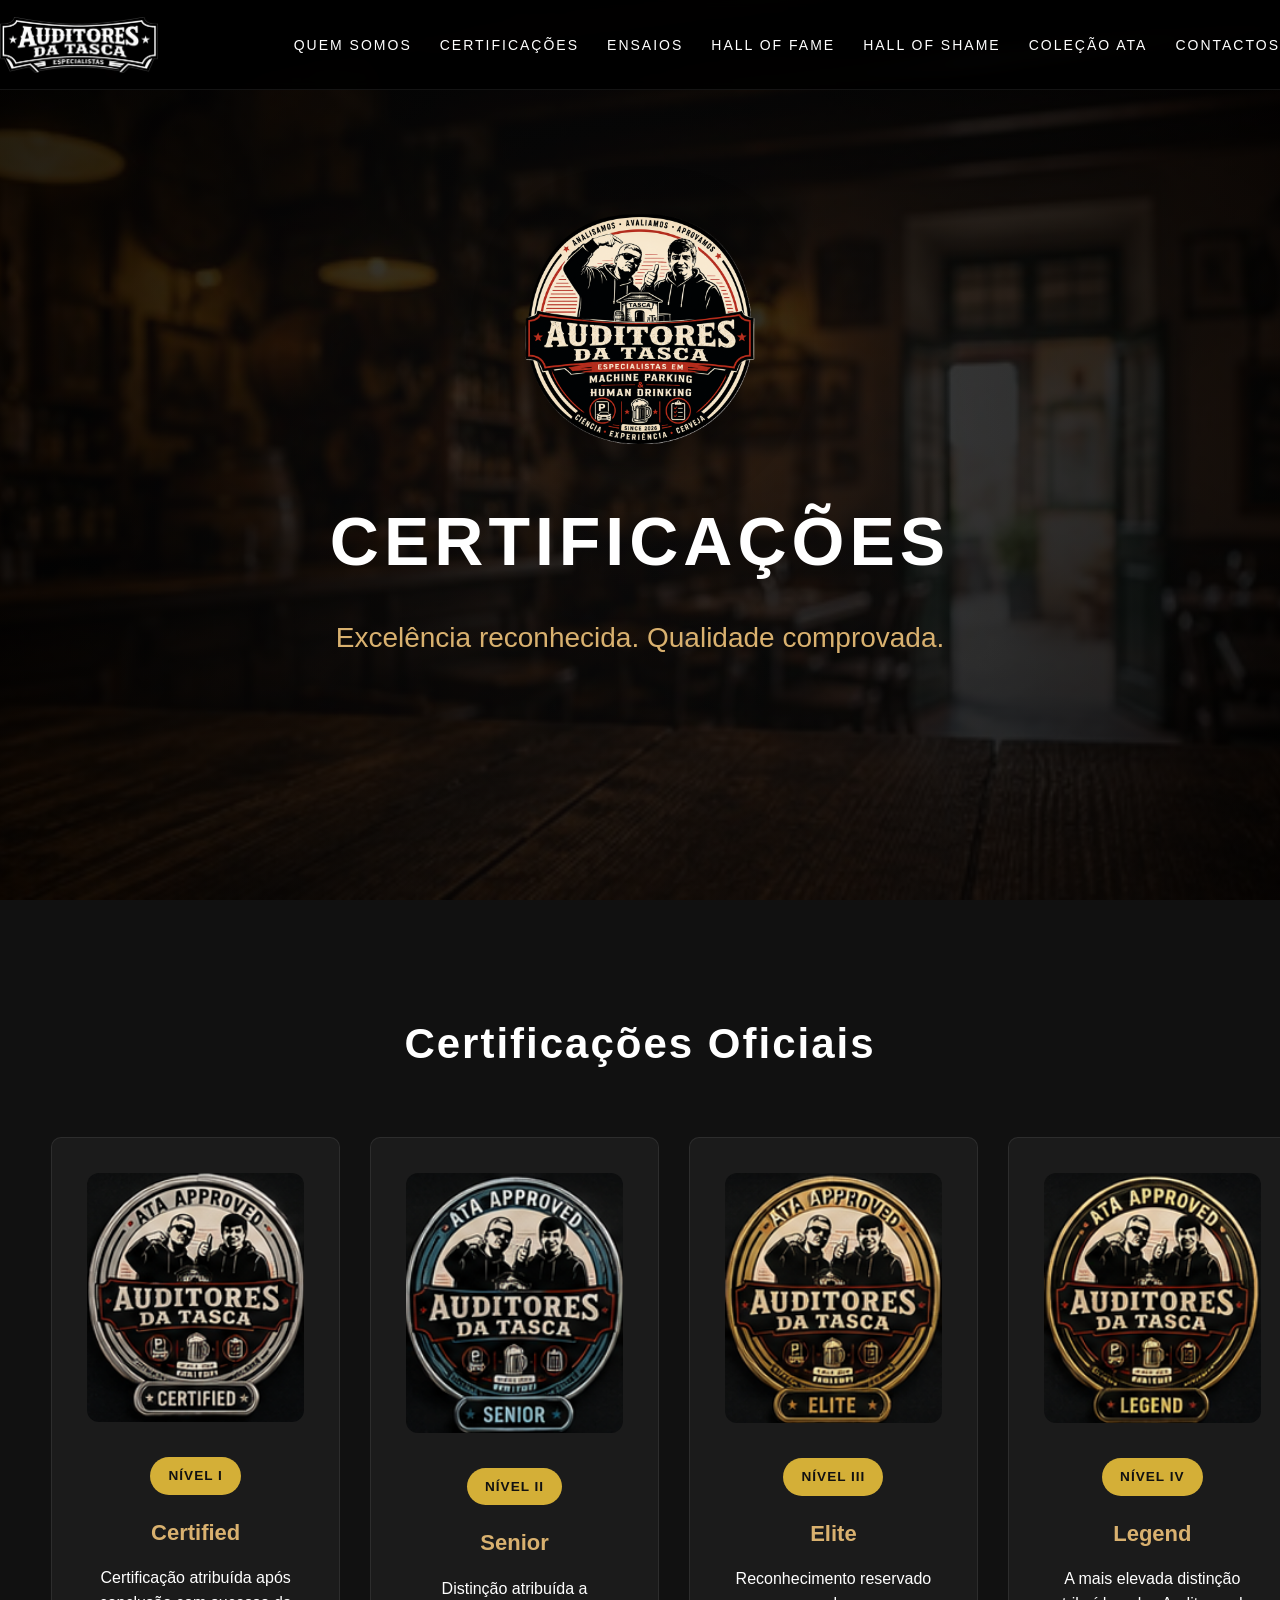
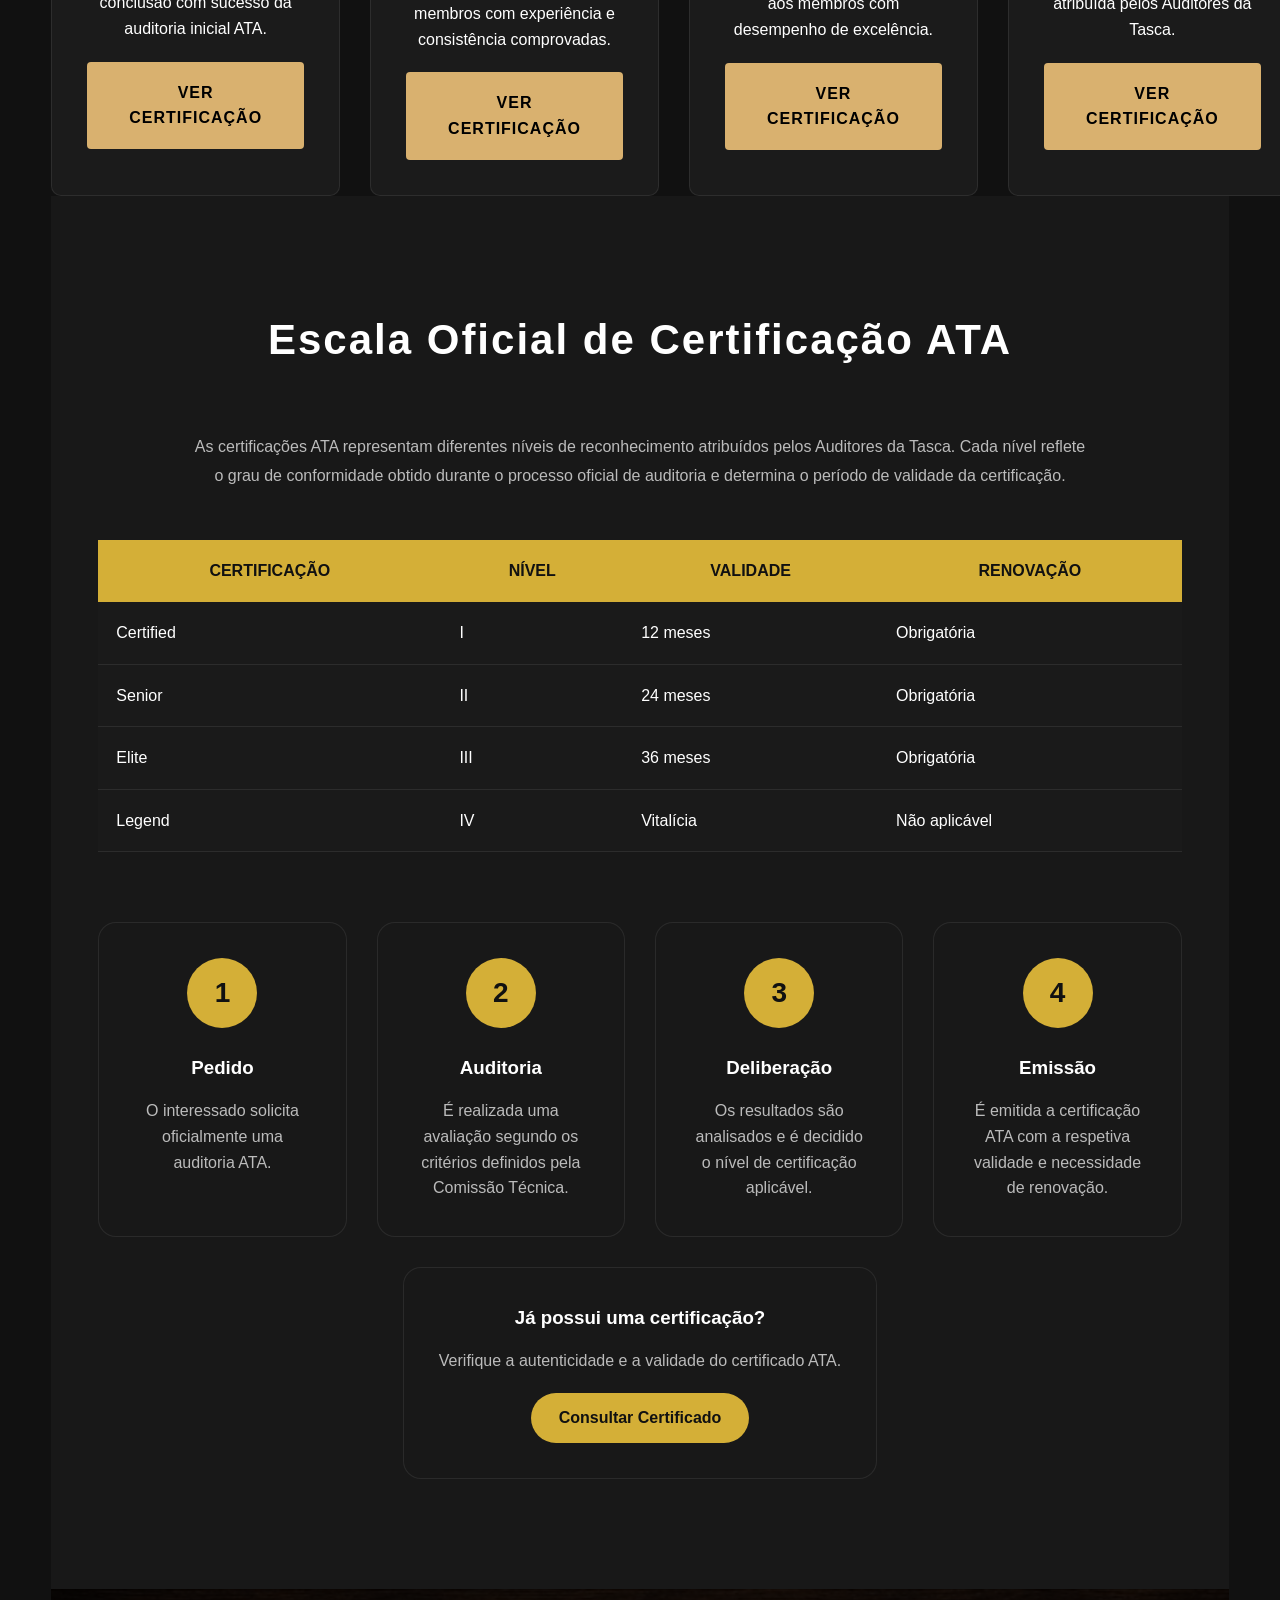
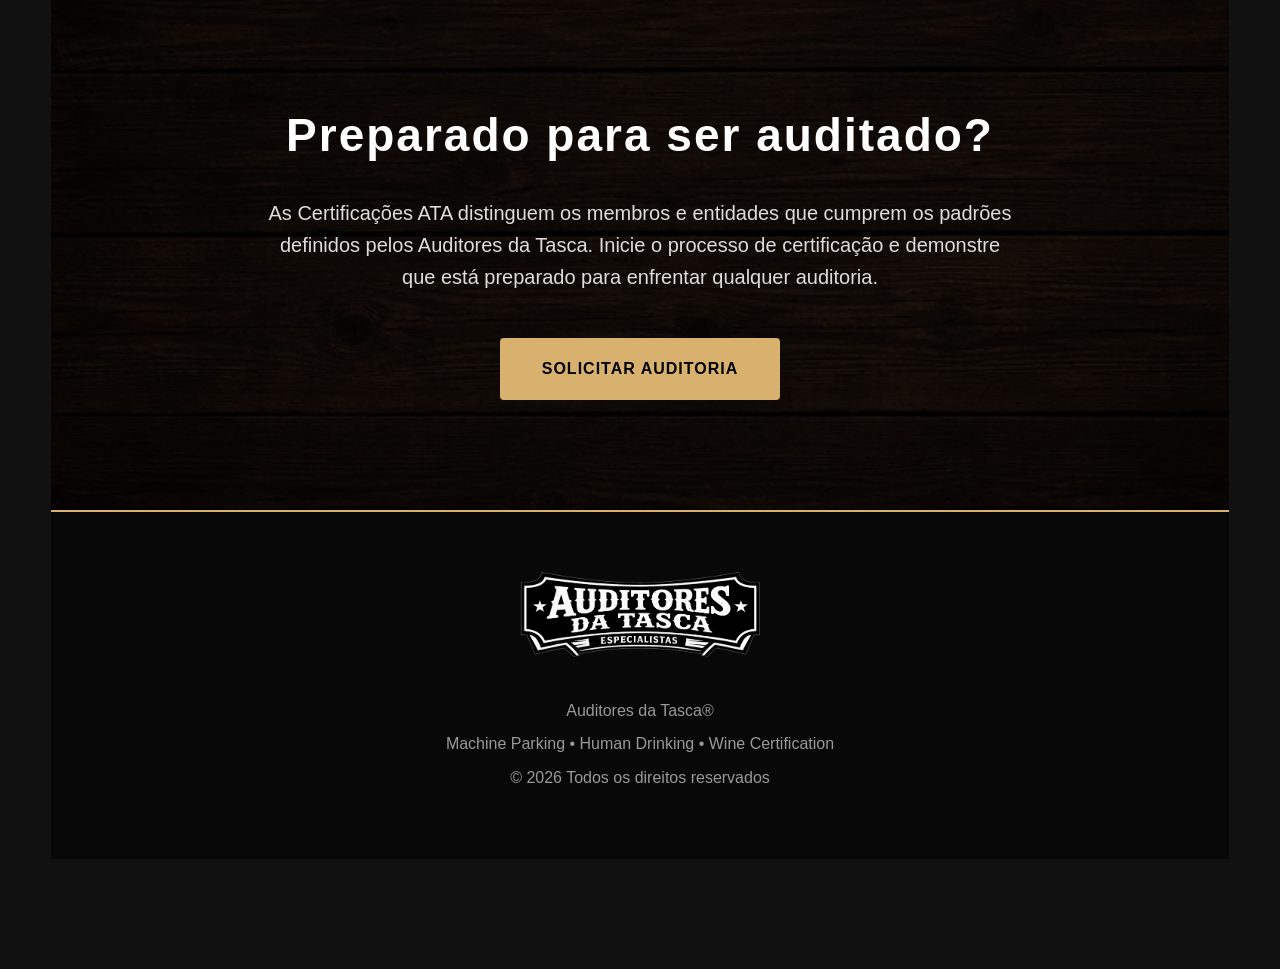
==== commit 9511b3cd: "Update certificacoes.html" ====
--- a/certificacoes.html
+++ b/certificacoes.html
@@ -30,7 +30,7 @@
             <a href="ensaios.html">Ensaios</a>
             <a href="hall-of-fame.html">Hall of Fame</a>
             <a href="hall-of-shame.html">Hall of Shame</a>
-            <a href="merchandising.html">Coleção Oficial ATA</a>
+            <a href="merchandising.html">Coleção ATA</a>
             <a href="contactos.html">Contactos</a>
 
         </nav>
--- a/assets/css/style.css
+++ b/assets/css/style.css
@@ -997,42 +997,55 @@
   }
 
 
-nav{
-
-    position:fixed;
-
-    top:80px;
-
-    left:0;
-
-    right:0;
-
-    bottom:0;
+#mainNav{
+
+    display:flex;
+
+    flex-wrap:nowrap;
+
+    justify-content:center;
+
+    align-items:center;
+
+    gap:8px;
+
+    width:100%;
+
+    overflow-x:auto;
+
+    overflow-y:hidden;
+
+    white-space:nowrap;
+
+    padding:0 8px;
+
+    -webkit-overflow-scrolling:touch;
+
+    scrollbar-width:none;
+
+}
+
+#mainNav a{
+
+    flex:0 0 auto;
+
+    width:auto;
+
+    padding:6px 0;
+
+    font-size:10px;
+
+    font-weight:600;
+
+    letter-spacing:0.3px;
+
+    border-bottom:none;
+
+}
+
+.menu-toggle{
 
     display:none;
-
-    flex-direction:column;
-
-    background:#111;
-
-    overflow-y:auto;
-
-    z-index:999;
-
-    padding:20px 0;
-
-}
-   .menu-toggle{
-
-    display:block;
-
-    z-index:1001;
-
-}
-
-nav.open{
-
-    display:flex;
 
 }
 
@@ -1074,18 +1087,9 @@
 
 
 
-  .brand img {
-    height: 42px;
-  }
-
-  .menu-toggle {
-    display: block;
-    z-index: 1002;
-  }
-
-  nav.open {
-    display: flex;
-  }
+.brand img {
+    height: 60px;
+}
 
   nav a {
     width: 100%;
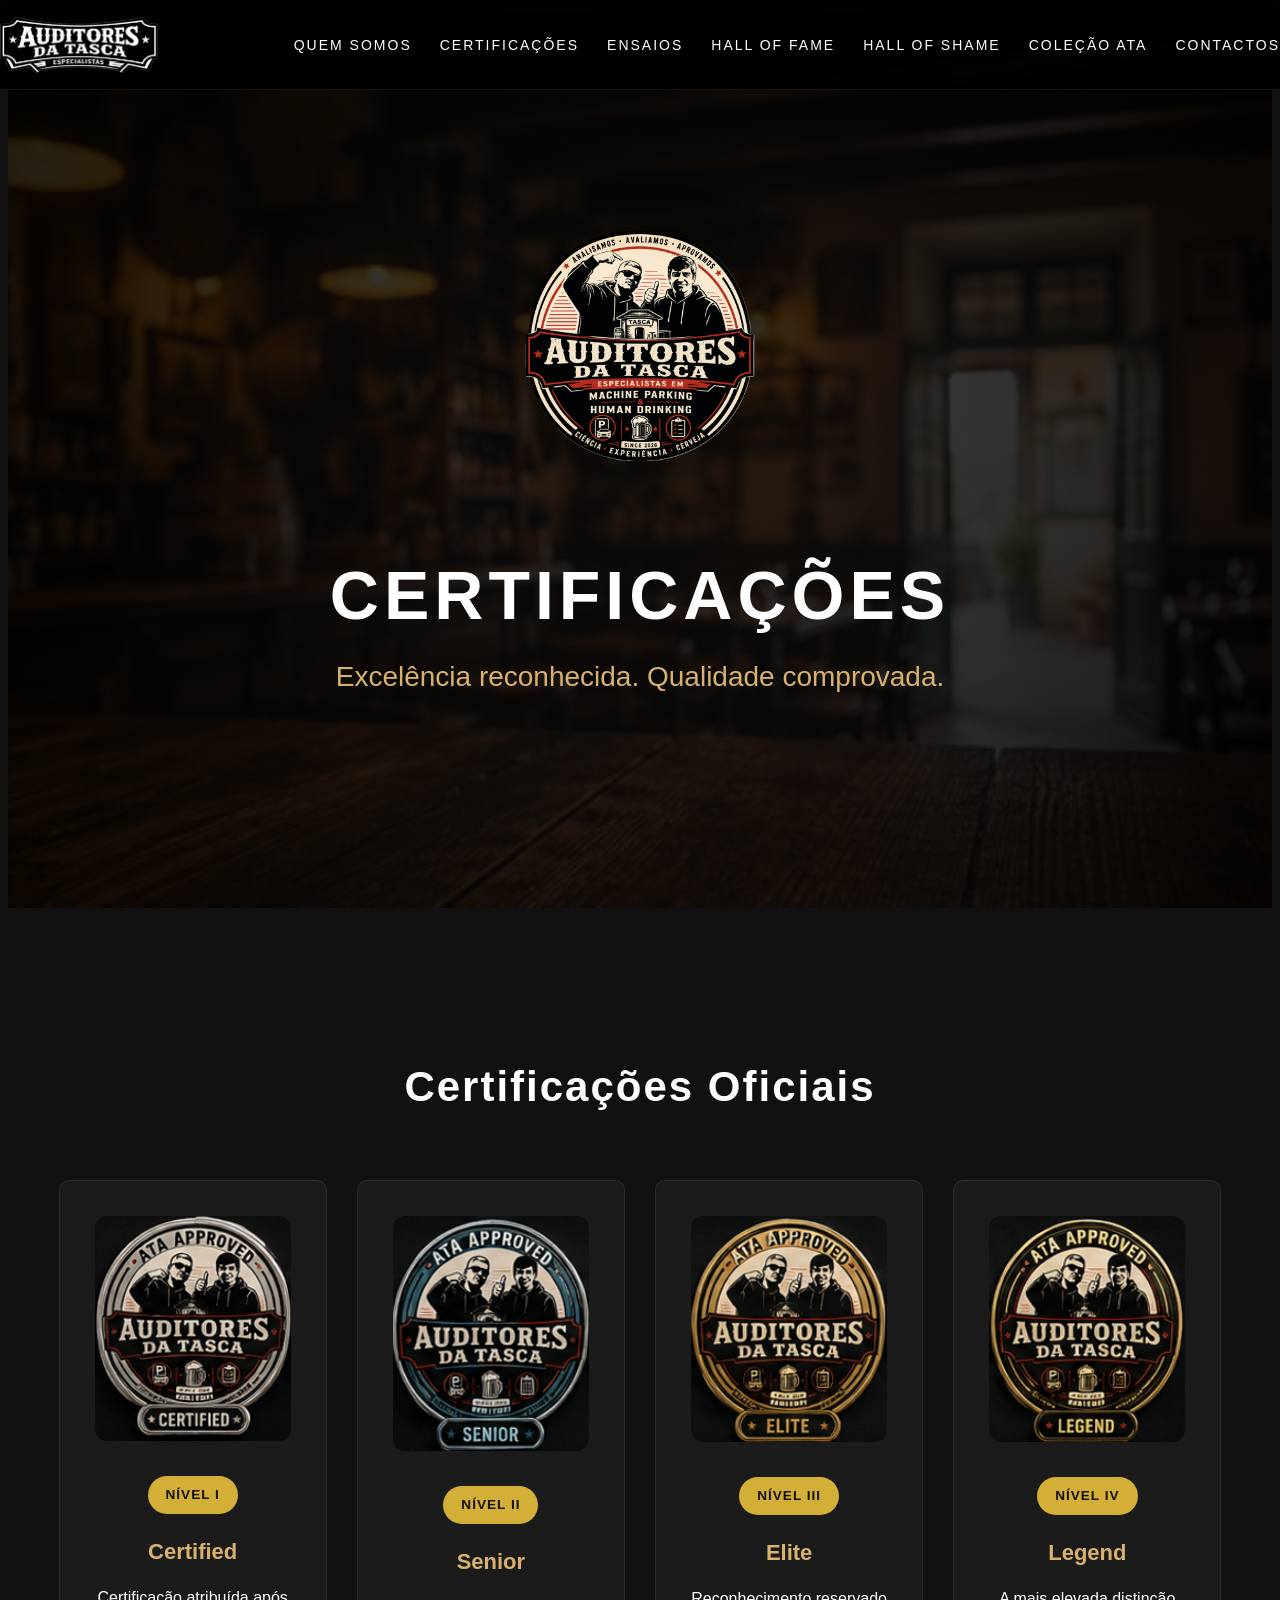
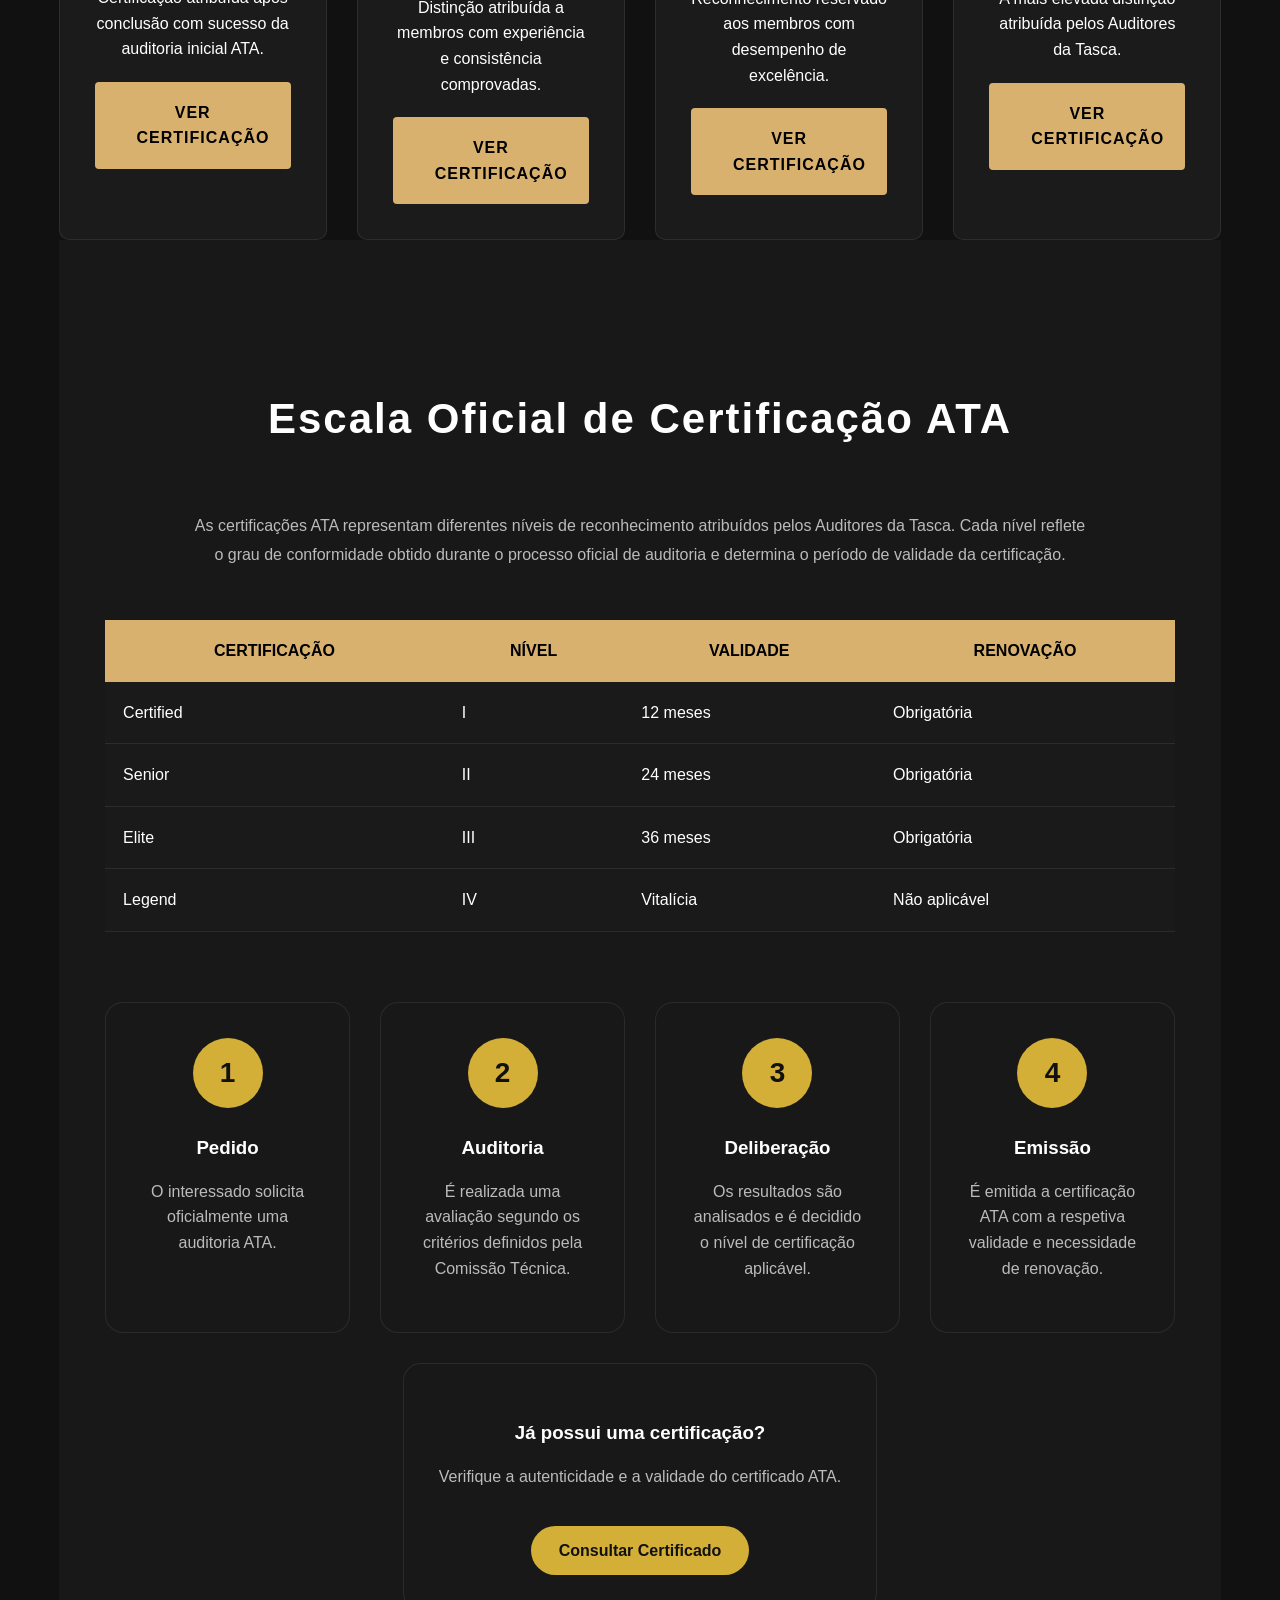
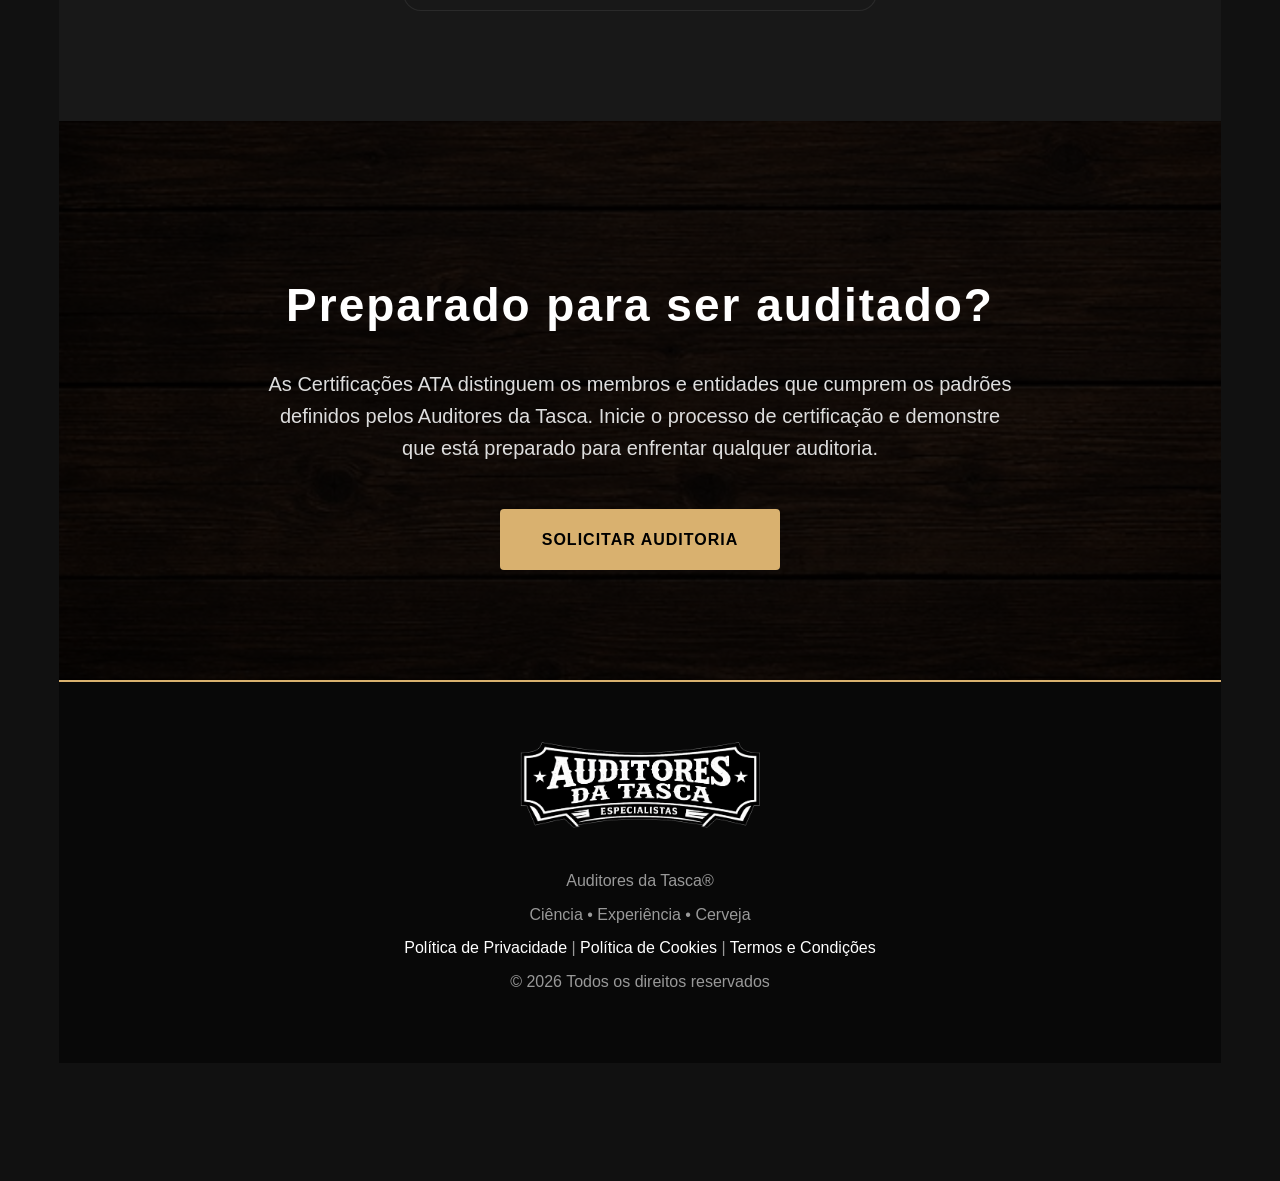
==== commit 115e5218: "Update certificacoes.html" ====
--- a/certificacoes.html
+++ b/certificacoes.html
@@ -471,11 +471,29 @@
 
 <img src="assets/img/logo-horizontal.png" alt="Logo">
 
-<p>Auditores da Tasca®</p>
-
-<p>Machine Parking • Human Drinking • Wine Certification</p>
-
-<p>© <span class="year"></span> Todos os direitos reservados</p>
+<p>
+
+Auditores da Tasca®
+
+</p>
+
+<p>
+
+Ciência • Experiência • Cerveja
+
+</p>
+
+<p>
+<a href="privacidade.html">Política de Privacidade</a> |
+<a href="cookies.html">Política de Cookies</a> |
+<a href="termos.html">Termos e Condições</a>
+</p>
+    
+<p>
+
+© 2026 Todos os direitos reservados
+
+</p>
 
 </div>
 
--- a/assets/css/style.css
+++ b/assets/css/style.css
@@ -1,192 +1,253 @@
 /* =====================================================
    AUDITORES DA TASCA — STYLE.CSS
-   Consolidado: seletores repetidos fundidos e media queries agrupadas.
-   Mantém classes, estilos finais e comportamento existentes.
 ===================================================== */
 
 /* ---------- BASE E VARIÁVEIS ---------- */
-* {
-  margin: 0;
-  padding: 0;
-  box-sizing: border-box;
-}
-
-html {
-  scroll-behavior: smooth;
-}
-
-body {
-  font-family: Arial, Helvetica, sans-serif;
-  background: #111;
-  color: #fff;
-  line-height: 1.6;
-  overflow-x: hidden;
-}
 
 :root {
   --black: #0f0f0f;
   --black2: #181818;
-  --black3: #222;
-  --white: #fff;
+  --black3: #222222;
+  --white: #ffffff;
   --gold: #d9b16f;
-  --grey: #999;
-  --border: #333;
-}
+  --gold-strong: #d4af37;
+  --grey: #999999;
+  --border: #333333;
+  --shadow: 0 15px 35px rgba(0, 0, 0, 0.35);
+  --radius: 10px;
+  --transition: 0.3s ease;
+}
+
+*,
+*::before,
+*::after {
+  box-sizing: border-box;
+}
+
+html {
+  scroll-behavior: smooth;
+}
+
+body {
+  min-width: 320px;
+  overflow-x: hidden;
+  background: #111111;
+  color: var(--white);
+  font-family: Arial, Helvetica, sans-serif;
+  line-height: 1.6;
+}
+
+img {
+  max-width: 100%;
+  height: auto;
+}
+
+a {
+  color: var(--white);
+  text-decoration: none;
+}
+
+button,
+input,
+select,
+textarea {
+  font: inherit;
+}
+
+button {
+  border: 0;
+  cursor: pointer;
+}
+
+:focus-visible {
+  outline: 3px solid var(--gold);
+  outline-offset: 4px;
+}
+
+/* ---------- ESTRUTURA ---------- */
 
 .container {
-  width: 92%;
-  max-width: 1350px;
-  margin: auto;
-}
-
-a {
-  color: white;
-  text-decoration: none;
-}
+  width: min(92%, 1350px);
+  margin-inline: auto;
+}
+
+.section {
+  padding: 110px 0;
+}
+
+.section h2 {
+  margin-bottom: 60px;
+  text-align: center;
+  font-size: clamp(2rem, 4vw, 2.625rem);
+  letter-spacing: 2px;
+}
+
+.dark {
+  background: var(--black2);
+}
+
+/* ---------- HEADER E NAVEGAÇÃO ---------- */
 
 header {
   position: fixed;
+  z-index: 999;
   top: 0;
   left: 0;
   width: 100%;
   height: 90px;
-  z-index: 999;
+  border-bottom: 1px solid rgba(255, 255, 255, 0.08);
   background: rgba(0, 0, 0, 0.88);
   backdrop-filter: blur(6px);
-  border-bottom: 1px solid rgba(255, 255, 255, 0.08);
-  transition: 0.35s;
+  transition: height var(--transition), background var(--transition),
+    box-shadow var(--transition);
 }
 
 header.scrolled {
-  background: #000;
   height: 78px;
+  background: #000000;
   box-shadow: 0 10px 30px rgba(0, 0, 0, 0.45);
 }
 
-.header-wrapper{
-
-    position:relative;
-
-    display:flex;
-
-    justify-content:space-between;
-
-    align-items:center;
-
-    width:100%;
-
-    height:100%;
-
-    min-height:90px;
-
-    gap:30px;
-
-    padding:0;
-
+.header-wrapper {
+  position: relative;
+  display: flex;
+  align-items: center;
+  justify-content: space-between;
+  width: 100%;
+  min-height: 90px;
+  gap: 30px;
+}
+
+.brand {
+  display: flex;
+  flex-shrink: 0;
+  align-items: center;
 }
 
 .brand img {
-  transition: 0.3s;
+  display: block;
+  width: auto;
   height: 56px;
-  width: auto;
-  display: block;
+  transition: transform var(--transition);
 }
 
 .brand img:hover {
   transform: scale(1.03);
 }
 
-nav {
+nav,
+#mainNav {
   display: flex;
   align-items: center;
   gap: 28px;
 }
 
-nav a {
+nav a,
+#mainNav a {
+  position: relative;
+  color: var(--white);
   font-size: 14px;
   letter-spacing: 2px;
   text-transform: uppercase;
-  color: white;
-  transition: 0.3s;
-  position: relative;
   white-space: nowrap;
-}
-
-nav a::after {
-  content: "";
+  transition: color var(--transition);
+}
+
+nav a::after,
+#mainNav a::after {
   position: absolute;
   bottom: -8px;
   left: 0;
   width: 0;
   height: 2px;
   background: var(--gold);
-  transition: 0.3s;
-}
-
-nav a:hover {
+  content: "";
+  transition: width var(--transition);
+}
+
+nav a:hover,
+#mainNav a:hover {
   color: var(--gold);
 }
 
-nav a:hover::after {
+nav a:hover::after,
+#mainNav a:hover::after {
   width: 100%;
 }
+
+.menu-toggle {
+  display: none;
+  padding: 5px;
+  background: transparent;
+  color: var(--white);
+  font-size: 34px;
+}
+
+/* ---------- HERO ---------- */
 
 .hero {
   position: relative;
-  height: 100vh;
   display: flex;
+  min-height: 100vh;
+  align-items: center;
   justify-content: center;
-  align-items: center;
-  text-align: center;
-  background: linear-gradient(rgba(0, 0, 0, 0.75), rgba(0, 0, 0, 0.8)), url(../img/hero.jpg);
-  background-size: cover;
-  background-position: center;
+  padding: 120px 20px 80px;
+  background:
+    linear-gradient(rgba(0, 0, 0, 0.75), rgba(0, 0, 0, 0.8)),
+    url("../img/hero.jpg") center / cover;
+  text-align: center;
 }
 
 .hero-overlay {
   position: absolute;
   inset: 0;
-  background: radial-gradient(circle at center, rgba(255, 255, 255, 0.04), rgba(0, 0, 0, 0.45));
+  background: radial-gradient(
+    circle at center,
+    rgba(255, 255, 255, 0.04),
+    rgba(0, 0, 0, 0.45)
+  );
 }
 
 .hero-content {
   position: relative;
-  z-index: 5;
-  width: 90%;
-  max-width: 900px;
+  z-index: 1;
+  width: min(90%, 900px);
 }
 
 .hero-logo {
-  width: 230px;
+  width: min(230px, 60vw);
   margin-bottom: 35px;
   filter: drop-shadow(0 10px 25px rgba(0, 0, 0, 0.5));
 }
 
 .hero h1 {
-  font-size: 68px;
+  margin-bottom: 20px;
+  font-size: clamp(2.25rem, 7vw, 4.25rem);
   font-weight: 900;
-  letter-spacing: 5px;
-  margin-bottom: 20px;
+  letter-spacing: clamp(2px, 0.5vw, 5px);
+  line-height: 1.05;
 }
 
 .hero h2 {
+  margin-bottom: 25px;
   color: var(--gold);
+  font-size: clamp(1.2rem, 3vw, 1.75rem);
   font-weight: 300;
-  font-size: 28px;
-  margin-bottom: 25px;
 }
 
 .hero p {
-  color: #ddd;
-  font-size: 20px;
   margin-bottom: 45px;
-}
+  color: #dddddd;
+  font-size: clamp(1rem, 2vw, 1.25rem);
+}
+
+/* ---------- BOTÕES ---------- */
 
 .buttons {
   display: flex;
+  flex-wrap: wrap;
   justify-content: center;
   gap: 20px;
-  flex-wrap: wrap;
 }
 
 .btn {
@@ -194,49 +255,38 @@
   padding: 18px 42px;
   border-radius: 4px;
   background: var(--gold);
-  color: black;
-  font-weight: bold;
+  color: #000000;
+  font-weight: 700;
   letter-spacing: 1px;
+  text-align: center;
   text-transform: uppercase;
-  transition: 0.3s;
+  transition: transform var(--transition), box-shadow var(--transition),
+    background var(--transition), color var(--transition);
 }
 
 .btn:hover {
-  transform: translatey(-4px);
+  transform: translateY(-4px);
   box-shadow: 0 12px 25px rgba(0, 0, 0, 0.35);
 }
 
 .btn-outline {
+  border: 2px solid var(--white);
   background: transparent;
-  color: white;
-  border: 2px solid white;
+  color: var(--white);
 }
 
 .btn-outline:hover {
-  background: white;
-  color: black;
-}
-
-.section {
-  padding: 110px 0;
-}
-
-.section h2 {
-  text-align: center;
-  font-size: 42px;
-  margin-bottom: 60px;
-  letter-spacing: 2px;
-}
-
-.dark {
+  background: var(--white);
+  color: #000000;
+}
+
+/* ---------- ESTATÍSTICAS ---------- */
+
+.stats {
+  padding: 90px 0;
+  border-top: 1px solid #222222;
+  border-bottom: 1px solid #222222;
   background: var(--black2);
-}
-
-.stats {
-  background: #181818;
-  padding: 90px 0;
-  border-top: 1px solid #222;
-  border-bottom: 1px solid #222;
 }
 
 .stats .container {
@@ -246,34 +296,37 @@
 }
 
 .stat {
+  padding: 45px 20px;
+  border: 1px solid var(--border);
+  border-radius: 8px;
   background: #202020;
-  border: 1px solid #333;
-  padding: 45px 20px;
-  text-align: center;
-  border-radius: 8px;
-  transition: 0.35s;
+  text-align: center;
+  transition: transform var(--transition), border-color var(--transition),
+    box-shadow var(--transition);
 }
 
 .stat:hover {
-  transform: translatey(-8px);
+  transform: translateY(-8px);
   border-color: var(--gold);
-  box-shadow: 0 15px 35px rgba(0, 0, 0, 0.35);
+  box-shadow: var(--shadow);
 }
 
 .counter {
   display: block;
-  font-size: 54px;
-  font-weight: bold;
+  margin-bottom: 15px;
   color: var(--gold);
-  margin-bottom: 15px;
+  font-size: clamp(2.5rem, 5vw, 3.375rem);
+  font-weight: 700;
 }
 
 .stat p {
+  color: #cccccc;
+  font-size: 14px;
+  letter-spacing: 2px;
   text-transform: uppercase;
-  letter-spacing: 2px;
-  color: #ccc;
-  font-size: 14px;
-}
+}
+
+/* ---------- CARTÕES E NOTÍCIAS ---------- */
 
 .cards {
   display: grid;
@@ -282,23 +335,36 @@
 }
 
 .card {
+  overflow: hidden;
+  padding: 35px;
+  border: 1px solid var(--border);
+  border-radius: var(--radius);
   background: #1b1b1b;
-  border: 1px solid #333;
-  border-radius: 10px;
-  padding: 35px;
-  transition: 0.35s;
+  transition: transform var(--transition), border-color var(--transition),
+    box-shadow var(--transition);
 }
 
 .card:hover {
-  transform: translatey(-10px);
+  transform: translateY(-10px);
   border-color: var(--gold);
   box-shadow: 0 20px 40px rgba(0, 0, 0, 0.4);
 }
 
 .card h3 {
+  margin-bottom: 25px;
   color: var(--gold);
-  margin-bottom: 25px;
   font-size: 22px;
+}
+
+.card img {
+  width: 100%;
+  margin-bottom: 20px;
+  border-radius: 12px;
+  transition: transform var(--transition);
+}
+
+.card:hover img {
+  transform: scale(1.03);
 }
 
 .card ul {
@@ -308,11 +374,17 @@
 .card li {
   padding: 12px 0;
   border-bottom: 1px solid #2d2d2d;
-  color: #ddd;
+  color: #dddddd;
 }
 
 .card li:last-child {
-  border: none;
+  border-bottom: 0;
+}
+
+.card-link {
+  display: block;
+  color: inherit;
+  text-decoration: none;
 }
 
 .news {
@@ -322,15 +394,15 @@
 }
 
 .news div {
-  background: #1d1d1d;
   padding: 35px;
   border-left: 5px solid var(--gold);
   border-radius: 8px;
-  transition: 0.35s;
+  background: #1d1d1d;
+  transition: transform var(--transition), background var(--transition);
 }
 
 .news div:hover {
-  transform: translatey(-8px);
+  transform: translateY(-8px);
   background: #242424;
 }
 
@@ -340,232 +412,199 @@
 }
 
 .news p {
-  color: #ddd;
-}
+  color: #dddddd;
+}
+
+/* ---------- CTA E FOOTER ---------- */
 
 .cta {
   padding: 110px 0;
-  text-align: center;
-  background: linear-gradient(rgba(0, 0, 0, 0.82), rgba(0, 0, 0, 0.82)), url(../img/wood.jpg);
-  background-size: cover;
-  background-position: center;
+  background:
+    linear-gradient(rgba(0, 0, 0, 0.82), rgba(0, 0, 0, 0.82)),
+    url("../img/wood.jpg") center / cover;
+  text-align: center;
 }
 
 .cta h2 {
-  font-size: 46px;
   margin-bottom: 25px;
+  font-size: clamp(2rem, 5vw, 2.875rem);
 }
 
 .cta p {
   max-width: 750px;
-  margin: auto;
-  margin-bottom: 45px;
-  color: #ddd;
+  margin: 0 auto 45px;
+  color: #dddddd;
   font-size: 20px;
 }
 
 footer {
+  padding: 60px 0;
+  border-top: 2px solid var(--gold);
   background: #080808;
-  border-top: 2px solid var(--gold);
-  padding: 60px 0;
   text-align: center;
 }
 
 footer img {
-  width: 240px;
+  width: min(240px, 70vw);
   margin-bottom: 25px;
 }
 
 footer p {
-  color: #999;
   margin: 8px 0;
-}
-
-.card, .stat, .news div {
+  color: var(--grey);
+}
+
+/* ---------- ANIMAÇÕES DE ENTRADA ---------- */
+
+.card,
+.stat,
+.news div,
+.member {
   opacity: 0;
-  transform: translatey(40px);
-  transition: all 0.8s ease;
-}
-
-.card.show, .stat.show, .news div.show {
+  transform: translateY(40px);
+  transition: opacity 0.8s ease, transform 0.8s ease;
+}
+
+.card.show,
+.stat.show,
+.news div.show,
+.member.show {
   opacity: 1;
-  transform: translatey(0);
-}
-
-::-webkit-scrollbar {
-  width: 10px;
-}
-
-::-webkit-scrollbar-track {
-  background: #111;
-}
-
-::-webkit-scrollbar-thumb {
-  background: var(--gold);
-  border-radius: 20px;
-}
-
-::selection {
-  background: var(--gold);
-  color: #000;
-}
+  transform: translateY(0);
+}
+
+/* ---------- BOTÃO TOPO ---------- */
 
 #backToTop {
   position: fixed;
+  z-index: 9999;
   right: 25px;
   bottom: 25px;
+  display: grid;
   width: 55px;
   height: 55px;
-  border: none;
+  place-items: center;
   border-radius: 50%;
   background: var(--gold);
-  color: #000;
+  color: #000000;
   font-size: 22px;
-  cursor: pointer;
-  display: none;
-  z-index: 9999;
-  transition: 0.3s;
+  opacity: 0;
+  pointer-events: none;
+  transform: translateY(10px);
+  transition: opacity var(--transition), transform var(--transition),
+    box-shadow var(--transition);
+}
+
+#backToTop.show {
+  opacity: 1;
+  pointer-events: auto;
+  transform: translateY(0);
 }
 
 #backToTop:hover {
-  transform: translatey(-5px);
+  transform: translateY(-5px);
   box-shadow: 0 10px 25px rgba(0, 0, 0, 0.4);
 }
 
-#backToTop.show {
-  display: block;
-}
-
-table {
+/* ---------- TABELAS, FORMULÁRIOS E BADGES ---------- */
+
+table,
+.cert-table {
   width: 100%;
+  margin-top: 30px;
   border-collapse: collapse;
-  margin-top: 30px;
-}
-
-table th {
+}
+
+table th,
+.cert-table th {
+  padding: 15px;
   background: var(--gold);
-  color: #000;
+  color: #000000;
+  text-transform: uppercase;
+}
+
+table td,
+.cert-table td {
   padding: 15px;
-  text-transform: uppercase;
-}
-
-table td {
-  padding: 15px;
-  border-bottom: 1px solid #333;
+  border-bottom: 1px solid var(--border);
   background: #1a1a1a;
 }
 
 table tr:hover td {
-  background: #222;
+  background: var(--black3);
+}
+
+.cert-table {
+  margin-bottom: 70px;
+}
+
+.cert-table th,
+.cert-table td {
+  padding: 18px;
+}
+
+.cert-table td {
+  border-bottom-color: rgba(255, 255, 255, 0.08);
+}
+
+.cert-table tr:hover {
+  background: rgba(255, 255, 255, 0.03);
 }
 
 .badge {
-  text-transform: uppercase;
-  letter-spacing: 1px;
   display: inline-block;
   margin-top: 15px;
   padding: 8px 18px;
   border-radius: 25px;
-  background: #d4af37;
-  color: #111;
+  background: var(--gold-strong);
+  color: #111111;
   font-size: 0.85rem;
-  font-weight: bold;
-}
-
-.member {
-  background: #1c1c1c;
-  border: 1px solid #333;
-  border-radius: 10px;
-  padding: 30px;
-  text-align: center;
-  transition: 0.35s;
-}
-
-.member:hover {
-  border-color: var(--gold);
-  transform: translatey(-8px);
-}
-
-.member img {
-  width: 130px;
-  height: 130px;
-  border-radius: 50%;
-  margin-bottom: 20px;
-  border: 3px solid var(--gold);
-}
-
-.member h3 {
-  margin-bottom: 10px;
-  color: var(--gold);
-}
-
-.certificate {
-  background: #fff;
-  color: #222;
-  border: 8px solid #d4af37;
-  border-radius: 15px;
-  padding: 50px;
-  max-width: 950px;
-  margin: auto;
-}
-
-.certificate h1 {
-  font-size: 42px;
-  text-align: center;
-  margin-bottom: 40px;
-}
-
-.certificate p {
-  font-size: 18px;
-  margin: 15px 0;
-}
-
-.certificate hr {
-  margin: 30px 0;
+  font-weight: 700;
+  letter-spacing: 1px;
+  text-transform: uppercase;
 }
 
 form {
   max-width: 900px;
-  margin: auto;
+  margin-inline: auto;
 }
 
 label {
   display: block;
   margin-bottom: 8px;
-  font-weight: bold;
   color: var(--gold);
-}
-
-input, select, textarea {
+  font-weight: 700;
+}
+
+input,
+select,
+textarea {
   width: 100%;
+  margin-bottom: 20px;
   padding: 15px;
-  margin-bottom: 20px;
+  border: 1px solid #444444;
+  border-radius: 8px;
   background: #1a1a1a;
-  border: 1px solid #444;
-  color: white;
-  border-radius: 8px;
+  color: var(--white);
   font-size: 16px;
-  transition: 0.3s;
-}
-
-input:focus, select:focus, textarea:focus {
-  outline: none;
+  transition: border-color var(--transition), box-shadow var(--transition);
+}
+
+input:focus,
+select:focus,
+textarea:focus {
   border-color: var(--gold);
   box-shadow: 0 0 10px rgba(214, 181, 107, 0.3);
-}
-
-button {
-  border: none;
-  cursor: pointer;
+  outline: 0;
 }
 
 .consentimento-rgpd {
   margin: 25px 0;
   padding: 15px;
-  background: #1d1d1d;
-  border: 1px solid #444;
+  border: 1px solid #444444;
   border-left: 4px solid var(--gold);
   border-radius: 8px;
+  background: #1d1d1d;
   font-size: 14px;
   line-height: 1.6;
 }
@@ -580,33 +619,65 @@
 .consentimento-rgpd input {
   width: auto;
   margin-top: 4px;
+  margin-bottom: 0;
 }
 
 .consentimento-rgpd a {
   color: var(--gold);
-  font-weight: bold;
-  text-decoration: none;
+  font-weight: 700;
 }
 
 .consentimento-rgpd a:hover {
   text-decoration: underline;
 }
 
+/* ---------- MEMBROS ---------- */
+
+.member {
+  padding: 30px;
+  border: 1px solid var(--border);
+  border-radius: var(--radius);
+  background: #1c1c1c;
+  text-align: center;
+  transition: opacity 0.8s ease, transform 0.8s ease,
+    border-color var(--transition);
+}
+
+.member:hover {
+  transform: translateY(-8px);
+  border-color: var(--gold);
+}
+
+.member img {
+  width: 130px;
+  height: 130px;
+  margin-bottom: 20px;
+  border: 3px solid var(--gold);
+  border-radius: 50%;
+  object-fit: cover;
+}
+
+.member h3 {
+  margin-bottom: 10px;
+  color: var(--gold);
+}
+
+/* ---------- CERTIFICAÇÕES ---------- */
+
 .certification-card {
-  text-align: center;
-  transition: 0.35s;
   border: 1px solid rgba(255, 255, 255, 0.08);
+  text-align: center;
+  transition: transform var(--transition), box-shadow var(--transition);
 }
 
 .certification-card:hover {
-  transform: translatey(-8px);
-  box-shadow: 0 15px 35px rgba(0, 0, 0, 0.35);
+  transform: translateY(-8px);
+  box-shadow: var(--shadow);
 }
 
 .cert-img {
+  display: block;
   width: 160px;
-  height: auto;
-  display: block;
   margin: 0 auto 25px;
 }
 
@@ -626,9 +697,9 @@
   display: none;
   margin: 40px 0;
   padding: 35px;
+  border: 1px solid rgba(255, 255, 255, 0.08);
   border-radius: 18px;
-  background: #181818;
-  border: 1px solid rgba(255, 255, 255, 0.08);
+  background: var(--black2);
 }
 
 .cert-panel.active {
@@ -637,8 +708,8 @@
 }
 
 .cert-panel h3 {
-  color: #d4af37;
   margin-bottom: 25px;
+  color: var(--gold-strong);
 }
 
 .cert-panel ul {
@@ -656,30 +727,9 @@
 .section-intro {
   max-width: 900px;
   margin: 0 auto 50px;
-  text-align: center;
-  color: #bbb;
+  color: #bbbbbb;
   line-height: 1.8;
-}
-
-.cert-table {
-  width: 100%;
-  border-collapse: collapse;
-  margin-bottom: 70px;
-}
-
-.cert-table th {
-  background: #d4af37;
-  color: #111;
-  padding: 18px;
-}
-
-.cert-table td {
-  padding: 18px;
-  border-bottom: 1px solid rgba(255, 255, 255, 0.08);
-}
-
-.cert-table tr:hover {
-  background: rgba(255, 255, 255, 0.03);
+  text-align: center;
 }
 
 .process-grid {
@@ -690,114 +740,131 @@
 }
 
 .process-card {
-  background: #181818;
+  padding: 35px;
+  border: 1px solid rgba(255, 255, 255, 0.08);
   border-radius: 18px;
-  padding: 35px;
-  text-align: center;
-  transition: 0.35s;
-  border: 1px solid rgba(255, 255, 255, 0.08);
+  background: var(--black2);
+  text-align: center;
+  transition: transform var(--transition), box-shadow var(--transition);
 }
 
 .process-card:hover {
-  transform: translatey(-8px);
-  box-shadow: 0 15px 35px rgba(0, 0, 0, 0.35);
+  transform: translateY(-8px);
+  box-shadow: var(--shadow);
 }
 
 .process-number {
+  display: grid;
   width: 70px;
   height: 70px;
   margin: 0 auto 25px;
+  place-items: center;
   border-radius: 50%;
-  background: #d4af37;
-  color: #111;
+  background: var(--gold-strong);
+  color: #111111;
   font-size: 28px;
-  font-weight: bold;
+  font-weight: 700;
+}
+
+.process-card h3 {
+  margin-bottom: 15px;
+}
+
+.process-card p {
+  color: #bbbbbb;
+}
+
+.process-card-full {
+  grid-column: 1 / -1;
+  max-width: 700px;
+  margin-inline: auto;
+}
+
+.process-action {
+  margin-top: 50px;
+  text-align: center;
+}
+
+.process-button {
+  display: inline-block;
+  margin-top: 20px;
+  padding: 12px 28px;
+  border-radius: 30px;
+  background: var(--gold-strong);
+  color: #111111;
+  font-weight: 700;
+  transition: transform var(--transition), box-shadow var(--transition),
+    background var(--transition);
+}
+
+.process-button:hover {
+  transform: translateY(-2px);
+  background: #e3c04b;
+  box-shadow: 0 8px 20px rgba(212, 175, 55, 0.3);
+}
+
+.coming-icon {
+  margin: 20px auto;
+  font-size: 70px;
+  text-align: center;
+}
+
+/* ---------- LOJA ---------- */
+
+.store-placeholder {
+  max-width: 850px;
+  margin-inline: auto;
+  padding: 70px 30px;
+  text-align: center;
+}
+
+.store-icon {
+  margin-bottom: 30px;
+  font-size: 100px;
+}
+
+.store-placeholder h2 {
+  margin-bottom: 25px;
+}
+
+.store-placeholder p {
+  margin-bottom: 20px;
+  color: #bbbbbb;
+  font-size: 18px;
+  line-height: 1.8;
+}
+
+/* ---------- VERIFICAÇÃO E CERTIFICADO ---------- */
+
+.verify-box {
+  display: flex;
+  max-width: 700px;
+  gap: 15px;
+  margin: 40px auto;
+}
+
+.verify-box input {
+  flex: 1;
+  margin-bottom: 0;
+  padding: 18px;
+  border: 0;
+  border-radius: 10px;
+  font-size: 16px;
+}
+
+.cert-result {
+  margin-top: 50px;
+  padding: 40px;
+  border: 1px solid rgba(255, 255, 255, 0.08);
+  border-radius: 20px;
+  background: var(--black2);
+}
+
+.cert-header {
   display: flex;
   align-items: center;
-  justify-content: center;
-}
-
-.process-card h3 {
-  margin-bottom: 15px;
-}
-
-.process-card p {
-  color: #bbb;
-}
-
-.coming-icon {
-  font-size: 70px;
-  margin: 20px auto;
-  text-align: center;
-}
-
-.card img {
-  width: 100%;
-  border-radius: 12px;
-  margin-bottom: 20px;
-  transition: 0.35s;
-}
-
-.card:hover img {
-  transform: scale(1.03);
-}
-
-.store-placeholder {
-  max-width: 850px;
-  margin: auto;
-  text-align: center;
-  padding: 70px 30px;
-}
-
-.store-icon {
-  font-size: 100px;
-  margin-bottom: 30px;
-}
-
-.store-placeholder h2 {
-  margin-bottom: 25px;
-}
-
-.store-placeholder p {
-  margin-bottom: 20px;
-  font-size: 18px;
-  line-height: 1.8;
-  color: #bbb;
-}
-
-.card-link {
-  text-decoration: none;
-  color: inherit;
-  display: block;
-}
-
-.verify-box {
-  max-width: 700px;
-  margin: 40px auto;
-  display: flex;
-  gap: 15px;
-}
-
-.verify-box input {
-  flex: 1;
-  padding: 18px;
-  border-radius: 10px;
-  border: none;
-  font-size: 16px;
-}
-
-.cert-result {
-  margin-top: 50px;
-  background: #181818;
-  padding: 40px;
-  border-radius: 20px;
-  border: 1px solid rgba(255, 255, 255, 0.08);
-}
-
-.cert-
-  display: flex;
   justify-content: space-between;
-  align-items: center;
+  gap: 25px;
   margin-bottom: 40px;
   flex-wrap: wrap;
 }
@@ -809,48 +876,45 @@
 }
 
 .cert-grid div {
-  background: #222;
   padding: 20px;
   border-radius: 12px;
+  background: var(--black3);
 }
 
 .cert-grid strong {
   display: block;
-  color: #d4af37;
   margin-bottom: 10px;
+  color: var(--gold-strong);
 }
 
 .cert-grid span {
   font-size: 18px;
 }
 
-.process-action {
-  margin-top: 50px;
-  text-align: center;
-}
-
-.process-button {
-  display: inline-block;
-  margin-top: 20px;
-  padding: 12px 28px;
-  background: #d4af37;
-  color: #111;
-  font-weight: 700;
-  text-decoration: none;
-  border-radius: 30px;
-  transition: 0.3s;
-}
-
-.process-button:hover {
-  box-shadow: 0 8px 20px rgba(212, 175, 55, 0.3);
-  background: #e3c04b;
-  transform: translatey(-2px);
-}
-
-.process-card-full {
-  grid-column: 1/-1;
-  max-width: 700px;
-  margin: 0 auto;
+/* Certificado apresentado no browser e usado para exportação PDF */
+.certificate {
+  max-width: 950px;
+  margin-inline: auto;
+  padding: 50px;
+  border: 8px solid var(--gold-strong);
+  border-radius: 15px;
+  background: #ffffff;
+  color: #222222;
+}
+
+.certificate h1 {
+  margin-bottom: 40px;
+  font-size: 42px;
+  text-align: center;
+}
+
+.certificate p {
+  margin: 15px 0;
+  font-size: 18px;
+}
+
+.certificate hr {
+  margin: 30px 0;
 }
 
 .certificate-top {
@@ -869,6 +933,33 @@
   margin-bottom: 10px;
 }
 
+.certificate-header {
+  margin-bottom: 40px;
+  text-align: center;
+}
+
+.certificate-header h2 {
+  margin: 20px 0 10px;
+  color: #111111;
+}
+
+.certificate-header p {
+  color: #777777;
+  font-size: 18px;
+  font-weight: 700;
+  letter-spacing: 2px;
+}
+
+.certificate-status {
+  margin-bottom: 40px;
+  text-align: center;
+}
+
+.certificate-status h3 {
+  margin-bottom: 15px;
+  color: #111111;
+}
+
 .certificate-body {
   display: grid;
   grid-template-columns: repeat(auto-fit, minmax(250px, 1fr));
@@ -885,7 +976,12 @@
 .certificate-item strong {
   display: block;
   margin-bottom: 8px;
-  color: #555;
+  color: #555555;
+}
+
+.certificate-item span {
+  color: #111111;
+  font-weight: 700;
 }
 
 .certificate-footer {
@@ -893,85 +989,79 @@
   text-align: center;
 }
 
-.certificate-
-  text-align: center;
-  margin-bottom: 40px;
-}
-
-.certificate-header h2 {
-  color: #111;
-  margin: 20px 0 10px;
-}
-
-.certificate-header p {
-  font-size: 18px;
-  letter-spacing: 2px;
-  font-weight: bold;
-  color: #777;
-}
-
-.certificate-status {
-  text-align: center;
-  margin-bottom: 40px;
-}
-
-.certificate-status h3 {
-  color: #111;
-  margin-bottom: 15px;
-}
-
-.certificate-item span {
-  color: #111;
-  font-weight: bold;
-}
-
 .certificate-qr {
+  display: flex;
   width: 160px;
   height: 160px;
+  align-items: center;
+  justify-content: center;
   margin: 0 auto 30px;
-  display: flex;
-  justify-content: center;
-  align-items: center;
-  background: #fff;
   padding: 10px;
   border-radius: 8px;
+  background: #ffffff;
+  overflow: hidden;
+}
+
+/*
+  QRCode.js pode usar canvas, imagem ou table consoante o browser.
+  Por defeito, mostra uma única versão. Durante PDF, a imagem temporária
+  recebe a classe .qr-pdf-temporario e é mostrada pelo JavaScript.
+*/
+#qrCode canvas,
+#qrCode img.qr-pdf-temporario,
+#qrCode table {
+  display: block;
+  max-width: 140px;
+  max-height: 140px;
+  margin: 0 auto;
+}
+
+#qrCode img:not(.qr-pdf-temporario) {
+  display: none;
 }
 
 .badge-image {
+  display: block;
   width: 180px;
-  height: auto;
-  display: block;
   margin: 20px auto;
 }
 
-.brand {
-  display: flex;
-  align-items: center;
-  flex-shrink: 0;
-}
-
-.menu-toggle {
-  display: none;
-  background: none;
-  border: none;
-  color: #fff;
-  font-size: 34px;
-  cursor: pointer;
-  padding: 5px;
-}
-
-/* ---------- ANIMAÇÕES E OUTRAS REGRAS ---------- */
+/* ---------- SCROLLBAR E SELEÇÃO ---------- */
+
+::-webkit-scrollbar {
+  width: 10px;
+}
+
+::-webkit-scrollbar-track {
+  background: #111111;
+}
+
+::-webkit-scrollbar-thumb {
+  border-radius: 20px;
+  background: var(--gold);
+}
+
+::selection {
+  background: var(--gold);
+  color: #000000;
+}
+
+/* ---------- ANIMAÇÕES ---------- */
+
 @keyframes fadePanel {
-    from {
-        opacity: 0;
-        transform: translateY(20px);
-        } to {
-        opacity: 1;
-        transform: translateY(0);
-        }
-    }
+  from {
+    opacity: 0;
+    transform: translateY(20px);
+  }
+
+  to {
+    opacity: 1;
+    transform: translateY(0);
+  }
+}
 
 /* ---------- RESPONSIVIDADE ---------- */
+
 @media (max-width: 1200px) {
   .cards {
     grid-template-columns: repeat(2, 1fr);
@@ -984,75 +1074,56 @@
   .stats .container {
     grid-template-columns: repeat(2, 1fr);
   }
-
-  .hero h1 {
-    font-size: 54px;
-  }
-
 }
 
 @media (max-width: 900px) {
   header {
-    height: 80px;
-  }
-
-
-#mainNav{
-
-    display:flex;
-
-    flex-wrap:nowrap;
-
-    justify-content:center;
-
-    align-items:center;
-
-    gap:8px;
-
-    width:100%;
-
-    overflow-x:auto;
-
-    overflow-y:hidden;
-
-    white-space:nowrap;
-
-    padding:0 8px;
-
-    -webkit-overflow-scrolling:touch;
-
-    scrollbar-width:none;
-
-}
-
-#mainNav a{
-
-    flex:0 0 auto;
-
-    width:auto;
-
-    padding:6px 0;
-
-    font-size:10px;
-
-    font-weight:600;
-
-    letter-spacing:0.3px;
-
-    border-bottom:none;
-
-}
-
-.menu-toggle{
-
-    display:none;
-
-}
+    height: auto;
+    min-height: 80px;
+  }
+
+  header.scrolled {
+    height: auto;
+  }
+
+  .header-wrapper {
+    min-height: 80px;
+    padding: 8px 0;
+    flex-wrap: wrap;
+    justify-content: center;
+    gap: 6px 15px;
+  }
+
+  .brand img {
+    height: 60px;
+  }
+
+  nav,
+  #mainNav {
+    width: 100%;
+    justify-content: center;
+    gap: 6px 8px;
+    padding: 0 6px;
+    flex-wrap: wrap;
+  }
+
+  nav a,
+  #mainNav a {
+    width: auto;
+    padding: 4px 0;
+    border: 0;
+    font-size: 8px;
+    letter-spacing: 1px;
+  }
+
+  nav a::after,
+  #mainNav a::after {
+    bottom: -3px;
+  }
 
   .hero {
-    height: auto;
     min-height: 85vh;
-    padding: 120px 20px 80px;
+    padding-top: 160px;
   }
 
   .hero-logo {
@@ -1061,20 +1132,18 @@
   }
 
   .hero h1 {
-    letter-spacing: 2px;
+    margin: 0;
     font-size: 2.4rem;
-    line-height: 1;
-    margin: 0;
   }
 
   .hero h2 {
+    margin: 25px 0 15px;
     font-size: 1.2rem;
-    margin: 25px 0 15px;
   }
 
   .hero p {
+    margin-bottom: 35px;
     font-size: 1rem;
-    margin-bottom: 35px;
   }
 
   .section {
@@ -1082,49 +1151,33 @@
   }
 
   .section h2 {
-    font-size: 32px;
-  }
-
-
-
-.brand img {
-    height: 60px;
-}
-
-  nav a {
+    margin-bottom: 40px;
+  }
+
+  .buttons {
     width: 100%;
-    padding: 14px 25px;
-    border-bottom: 1px solid rgba(255, 255, 255, 0.05);
-  }
-
-  nav a:last-child {
-    border-bottom: none;
-  }
-
-  .hero-content {
-    width: 100%;
-    padding: 0;
-  }
-
-  .buttons {
-    display: flex;
     flex-direction: column;
     gap: 15px;
-    width: 100%;
   }
 
   .buttons .btn {
     width: 100%;
-    text-align: center;
-  }
-
-  .cards, .news, .members, .stats .container, .cert-grid, .products-grid {
-    display: grid;
+  }
+
+  .cards,
+  .news,
+  .members,
+  .stats .container,
+  .cert-grid,
+  .products-grid {
     grid-template-columns: 1fr;
     gap: 20px;
   }
 
-  .card, .member, .product-card, .stat {
+  .card,
+  .member,
+  .product-card,
+  .stat {
     width: 100%;
   }
 
@@ -1144,35 +1197,36 @@
     width: 140px;
   }
 
+  .verify-box {
+    flex-direction: column;
+  }
+
+  .cert-img {
+    width: 120px;
+  }
+
+  .cert-panel {
+    padding: 25px;
+  }
 }
 
 @media (max-width: 700px) {
-  .cards {
-    grid-template-columns: 1fr;
-  }
-
-  .news {
-    grid-template-columns: 1fr;
-  }
-
-  .stats .container {
-    grid-template-columns: 1fr;
-  }
-
-  .buttons {
-    flex-direction: column;
-    align-items: center;
-  }
-
   .btn {
-    width: 280px;
-    text-align: center;
+    width: min(280px, 100%);
   }
 
   footer img {
     width: 180px;
   }
 
+  .cert-result {
+    padding: 25px 20px;
+  }
+
+  .certificate-top {
+    justify-content: center;
+    text-align: center;
+  }
 }
 
 @media (max-width: 500px) {
@@ -1192,40 +1246,61 @@
     font-size: 16px;
   }
 
-  nav a {
-    font-size: 12px;
+  .certificate {
+    padding: 18px;
+    border-width: 5px;
+  }
+
+  .certificate-header p {
+    font-size: 14px;
     letter-spacing: 1px;
   }
 
+  .certificate-qr {
+    margin-bottom: 20px;
+  }
+
+  #backToTop {
+    right: 16px;
+    bottom: 16px;
+    width: 48px;
+    height: 48px;
+  }
+}
+
+/* ---------- ACESSIBILIDADE E IMPRESSÃO ---------- */
+
+@media (prefers-reduced-motion: reduce) {
+  html {
+    scroll-behavior: auto;
+  }
+
+  *,
+  *::before,
+  *::after {
+    animation-duration: 0.01ms !important;
+    animation-iteration-count: 1 !important;
+    scroll-behavior: auto !important;
+    transition-duration: 0.01ms !important;
+  }
 }
 
 @media print {
-  header, footer, .btn, #backToTop {
-    display: none;
+  header,
+  footer,
+  .btn,
+  #backToTop,
+  .no-print {
+    display: none !important;
   }
 
   body {
-    background: #fff;
+    background: #ffffff;
+    color: #000000;
   }
 
   .certificate {
-    border: none;
     padding: 20px;
-  }
-
-}
-
-@media (max-width: 768px) {
-  .cert-img {
-    width: 120px;
-  }
-
-  .cert-panel {
-    padding: 25px;
-  }
-
-  .verify-box {
-    flex-direction: column;
-  }
-
-}
+    border: 0;
+  }
+}
